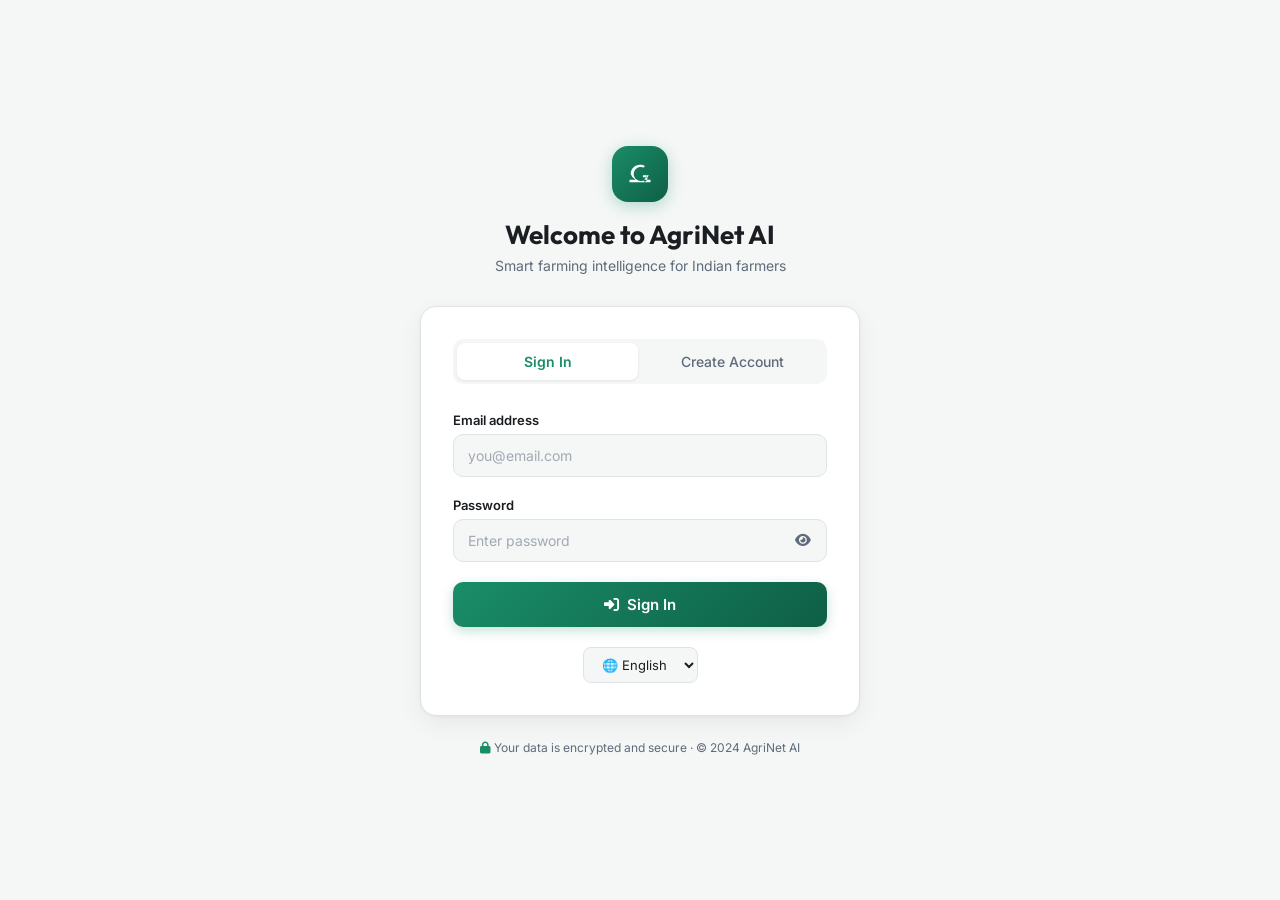
==== index.html @ 26b5b1f4 "Initial commit for AgriNet AI project" ====
<!DOCTYPE html>
<html lang="en">
<head>
  <meta charset="UTF-8">
  <meta name="viewport" content="width=device-width, initial-scale=1.0">
  <meta name="description" content="AgriNet AI — Smart crop recommendation, transport pooling, spoilage prediction and blockchain traceability for Indian farmers.">
  <title>AgriNet AI — Smart Farming Network</title>
  <link rel="preconnect" href="https://fonts.googleapis.com">
  <link rel="preconnect" href="https://fonts.gstatic.com" crossorigin>
  <link href="https://fonts.googleapis.com/css2?family=Inter:wght@400;500;600;700&family=Outfit:wght@500;600;700;800&display=swap" rel="stylesheet">
  <link rel="stylesheet" href="https://cdnjs.cloudflare.com/ajax/libs/font-awesome/6.4.0/css/all.min.css">
  <link rel="stylesheet" href="css/styles.css">
</head>
<body data-theme="light">

  <!-- Auth guard — redirects to login if no token -->
  <script>
    (function() {
      const token = localStorage.getItem('agrinet_token');
      if (!token) { window.location.href = '/login.html'; return; }
    })();
  </script>

  <div class="app">
    <!-- ============ TOP BAR ============ -->
    <header class="topbar" id="topbar">
      <div class="logo">
        <svg viewBox="0 0 24 24"><path d="M17.5 12c0 1.9-.7 3.6-1.8 5H21v2H3v-2h5.3A8.5 8.5 0 014 12c0-4.4 3.6-8 8-8 1.6 0 3 .4 4.3 1.2L15 6.5a6 6 0 100 11l1.3 1.3c1.3-.9 2.2-2.4 2.2-4.1h-4V13h5a8 8 0 01-2 2.7"/></svg>
      </div>
      <div>
        <div class="brand" data-i18n="app_title">AgriNet AI</div>
        <div class="tagline" data-i18n="app_tagline">Smart crop &amp; supply network</div>
      </div>

      <div class="nav-wrap">
        <nav class="nav" id="main-nav">
          <button class="navbtn active" data-tab="dashboard" data-i18n="nav_dashboard">Dashboard</button>
          <button class="navbtn" data-tab="crop" data-i18n="nav_crop">Crop AI</button>
          <button class="navbtn" data-tab="transport" data-i18n="nav_transport">Transport Pool</button>
          <button class="navbtn" data-tab="spoilage" data-i18n="nav_spoilage">Spoilage AI</button>
          <button class="navbtn" data-tab="blockchain" data-i18n="nav_blockchain">Blockchain</button>
          <button class="navbtn" data-tab="aimodels">🤖 AI Models</button>
          <button class="navbtn" data-tab="voice" data-i18n="nav_voice">Voice AI</button>
          <button class="navbtn" data-tab="techstack">⚡ Tech Stack</button>
        </nav>

        <div class="controls">
          <select class="select-lang" id="language-select" aria-label="Select language">
            <option value="en">🌐 English</option>
            <option value="hi">🇮🇳 हिंदी</option>
            <option value="mr">🇮🇳 मराठी</option>
          </select>
          <button class="theme-toggle" id="theme-btn" title="Toggle Theme" aria-label="Toggle dark mode">
            <i class="fa-solid fa-moon"></i>
          </button>
          <!-- User Profile -->
          <div class="user-menu" id="user-menu">
            <button class="user-avatar-btn" id="user-avatar-btn" onclick="toggleUserMenu()">
              <span id="user-initials">U</span>
            </button>
            <div class="user-dropdown" id="user-dropdown">
              <div class="user-dropdown-header">
                <div class="user-dropdown-name" id="dropdown-name">User</div>
                <div class="user-dropdown-email" id="dropdown-email">user@email.com</div>
              </div>
              <div class="user-dropdown-sep"></div>
              <button class="user-dropdown-item" onclick="logout()">
                <i class="fa-solid fa-right-from-bracket"></i> <span data-i18n="logout">Logout</span>
              </button>
            </div>
          </div>
        </div>
      </div>
    </header>

    <!-- ============ MAIN CONTENT ============ -->
    <main class="content">

      <!-- ===== SECTION: DASHBOARD ===== -->
      <section class="section active" id="s-dashboard">
        <div class="grid4">
          <div class="card kpi-card">
            <div class="kpi-icon" style="background:rgba(26,141,104,0.08);color:var(--color-primary);"><i class="fa-solid fa-arrow-trend-up"></i></div>
            <h3 data-i18n="demand_signal">Demand signal — Pune</h3>
            <div class="metric green">Tomato ↑</div>
            <span class="badge up">+34% next 30d</span>
          </div>
          <div class="card kpi-card">
            <div class="kpi-icon" style="background:rgba(59,130,246,0.08);color:var(--color-info);"><i class="fa-solid fa-users"></i></div>
            <h3 data-i18n="farmers_connected">Farmers connected</h3>
            <div class="metric" id="counter-farmers">2,847</div>
            <span class="badge info"><i class="fa-solid fa-user-plus"></i> +12 today</span>
          </div>
          <div class="card kpi-card">
            <div class="kpi-icon" style="background:rgba(26,141,104,0.08);color:var(--color-primary);"><i class="fa-solid fa-indian-rupee-sign"></i></div>
            <h3 data-i18n="profit_increase">Avg profit increase</h3>
            <div class="metric green">+62%</div>
            <span class="badge up">vs last season</span>
          </div>
          <div class="card kpi-card">
            <div class="kpi-icon" style="background:rgba(245,158,11,0.08);color:var(--color-warn);"><i class="fa-solid fa-shield-halved"></i></div>
            <h3 data-i18n="spoilage_prevented">Spoilage prevented</h3>
            <div class="metric">18.4 T</div>
            <span class="badge up">this month</span>
          </div>
        </div>

        <div class="grid2">
          <div class="card">
            <div class="section-title"><span data-i18n="forecast">Live demand forecast — next 30 days</span></div>
            <div class="bar-row"><div class="bar-label">Tomato</div><div class="bar-track"><div class="bar-fill" data-width="87" style="width:0%;background:var(--color-primary);"></div></div><div class="bar-val" style="color:var(--color-primary);">+87%</div></div>
            <div class="bar-row"><div class="bar-label">Onion</div><div class="bar-track"><div class="bar-fill" data-width="54" style="width:0%;background:var(--color-warn);"></div></div><div class="bar-val" style="color:var(--color-warn);">+54%</div></div>
            <div class="bar-row"><div class="bar-label">Potato</div><div class="bar-track"><div class="bar-fill" data-width="43" style="width:0%;background:#6E7B8B;"></div></div><div class="bar-val" style="color:#6E7B8B;">+43%</div></div>
            <div class="bar-row"><div class="bar-label">Wheat</div><div class="bar-track"><div class="bar-fill" data-width="18" style="width:0%;background:#6E7B8B;"></div></div><div class="bar-val" style="color:#6E7B8B;">+18%</div></div>
            <div class="bar-row"><div class="bar-label">Brinjal</div><div class="bar-track"><div class="bar-fill" data-width="31" style="width:0%;background:#6E7B8B;"></div></div><div class="bar-val" style="color:#6E7B8B;">+31%</div></div>
            <p class="footnote" data-i18n="forecast_sub">Sources: mandi price API · weather API · Diwali festival demand model</p>
          </div>
          <div class="card">
            <div class="section-title"><span data-i18n="supply_map">Supply balance map — Maharashtra</span></div>
            <p class="label" data-i18n="supply_sub">AI distributes crops across villages to prevent overproduction</p>
            <table class="crop-table" style="margin-top:16px;">
              <thead><tr><th>Village</th><th>AI Recommendation</th><th>Status</th></tr></thead>
              <tbody>
                <tr><td>Nashik A</td><td>Onion</td><td><span class="badge up">Assigned</span></td></tr>
                <tr><td>Nashik B</td><td>Tomato</td><td><span class="badge up">Assigned</span></td></tr>
                <tr><td>Ahmednagar</td><td>Potato</td><td><span class="badge info">Pending</span></td></tr>
                <tr><td>Solapur</td><td>Wheat</td><td><span class="badge up">Assigned</span></td></tr>
                <tr><td>Satara</td><td>Brinjal</td><td><span class="badge warn">Review</span></td></tr>
              </tbody>
            </table>
          </div>
        </div>
      </section>

      <!-- ===== SECTION: CROP AI ===== -->
      <section class="section" id="s-crop">
        <div class="grid2">
          <div class="card">
            <div class="section-title" data-i18n="crop_ai_title">Crop recommendation AI</div>
            <p class="label" data-i18n="farmer_profile" style="margin-bottom:16px;">Farmer profile</p>
            <div class="form-grid">
              <div>
                <label class="label" data-i18n="soil_type">Soil type</label>
                <select class="input-field" id="soil" required>
                  <option value="" disabled selected>Select Soil…</option>
                  <option value="black">Black cotton</option>
                  <option value="red">Red laterite</option>
                  <option value="alluvial">Alluvial</option>
                </select>
              </div>
              <div>
                <label class="label" data-i18n="water_avail">Water availability</label>
                <select class="input-field" id="water" required>
                  <option value="" disabled selected>Select Water Level…</option>
                  <option value="low">Low (rainfed)</option>
                  <option value="medium">Medium (borewell)</option>
                  <option value="high">High (canal)</option>
                </select>
              </div>
              <div>
                <label class="label" data-i18n="land_acres">Land (acres)</label>
                <select class="input-field" id="land" required>
                  <option value="" disabled selected>Select Area…</option>
                  <option value="small">1–2</option>
                  <option value="medium">2–5</option>
                  <option value="large">5+</option>
                </select>
              </div>
            </div>
            <button class="run-btn" id="run-btn" onclick="runCropAI()">
              <i class="fa-solid fa-microchip"></i> <span data-i18n="run_ai_btn">Run AI recommendation</span>
            </button>
            <div id="crop-result" style="display:none;">
              <div class="result-header">
                <span class="result-label">Top AI Match</span>
                <span class="result-crop" id="rec-crop"></span>
              </div>
              <p class="result-reason" id="rec-reason"></p>
            </div>
          </div>
          <div class="card">
            <div class="section-title">Ranked crop analysis</div>
            <table class="crop-table">
              <thead><tr><th>Crop</th><th>Score</th><th>Fit</th><th>Est. Profit/ac</th><th></th></tr></thead>
              <tbody id="crop-table-body">
                <tr><td colspan="5" style="text-align:center;color:var(--color-text-sec);padding:40px;">
                  Run the AI to see ranked results
                </td></tr>
              </tbody>
            </table>
          </div>
        </div>
      </section>

      <!-- ===== SECTION: TRANSPORT POOL ===== -->
      <section class="section" id="s-transport">
        <div class="grid2">
          <div class="card">
            <div class="section-title"><span data-i18n="pool_title">Farmers in your pool area</span></div>
            <p class="label" style="margin-bottom:16px;" data-i18n="pool_sub">Click farmers to add to transport pool</p>
            <div class="farmer-list" id="farmer-list">
              <div class="farmer-card" onclick="selectFarmer(this)">
                <div class="farmer-avatar" style="background:linear-gradient(135deg,#E8A838,#C47F17);">RP</div>
                <div class="farmer-name">Raju Patil</div>
                <div class="farmer-loc"><i class="fa-solid fa-location-dot"></i> Nashik, 3.2 km</div>
                <div class="farmer-crop"><i class="fa-solid fa-leaf"></i> Tomato · 2 acres</div>
              </div>
              <div class="farmer-card" onclick="selectFarmer(this)">
                <div class="farmer-avatar" style="background:linear-gradient(135deg,#7C6BB1,#5A4D8A);">SD</div>
                <div class="farmer-name">Sunita Dange</div>
                <div class="farmer-loc"><i class="fa-solid fa-location-dot"></i> Nashik, 4.1 km</div>
                <div class="farmer-crop"><i class="fa-solid fa-leaf"></i> Onion · 1.5 acres</div>
              </div>
              <div class="farmer-card" onclick="selectFarmer(this)">
                <div class="farmer-avatar" style="background:linear-gradient(135deg,#1A8D68,#0E5F46);">MY</div>
                <div class="farmer-name">Mohan Yadav</div>
                <div class="farmer-loc"><i class="fa-solid fa-location-dot"></i> Nashik, 5.8 km</div>
                <div class="farmer-crop"><i class="fa-solid fa-leaf"></i> Tomato · 3 acres</div>
              </div>
              <div class="farmer-card" onclick="selectFarmer(this)">
                <div class="farmer-avatar" style="background:linear-gradient(135deg,#C14646,#993636);">LB</div>
                <div class="farmer-name">Lakshmi Bai</div>
                <div class="farmer-loc"><i class="fa-solid fa-location-dot"></i> Nashik, 6.4 km</div>
                <div class="farmer-crop"><i class="fa-solid fa-leaf"></i> Brinjal · 1 acre</div>
              </div>
            </div>
            <div class="selected-count" id="selected-count">0 farmers selected</div>
            <button class="run-btn" id="pool-btn" onclick="calcPool()" style="width:100%;justify-content:center;">
              <i class="fa-solid fa-truck-ramp-box"></i> <span data-i18n="calc_pool_btn">Calculate shared transport</span>
            </button>
          </div>
          <div class="card">
            <div class="section-title">Transport cost comparison</div>
            <div class="bar-row"><div class="bar-label">Individual</div><div class="bar-track"><div class="bar-fill" style="width:100%;background:var(--color-down);"></div></div><div class="bar-val" style="color:var(--color-down);">₹4,200</div></div>
            <div class="bar-row"><div class="bar-label">Pool Rate</div><div class="bar-track"><div class="bar-fill" style="width:0%;background:var(--color-primary);" id="pool-bar"></div></div><div class="bar-val" style="color:var(--color-primary);" id="pool-val">—</div></div>
            <div class="pool-savings-box" id="pool-note">
              <i class="fa-solid fa-circle-info"></i> Select farmers above to compute pooled cost
            </div>
            <div class="pool-map">
              <div class="pin" style="top:40%;left:45%"><div class="pin-dot pin-pulse" style="background:var(--color-primary);"></div><div class="pin-label"><i class="fa-solid fa-store"></i> Mandi</div></div>
              <div class="pin" style="top:20%;left:25%"><div class="pin-dot" style="background:var(--color-warn);"></div><div class="pin-label">Raju</div></div>
              <div class="pin" style="top:60%;left:20%"><div class="pin-dot" style="background:var(--color-warn);"></div><div class="pin-label">Sunita</div></div>
              <div class="pin" style="top:15%;left:65%"><div class="pin-dot" style="background:var(--color-warn);"></div><div class="pin-label">Mohan</div></div>
              <div class="pin" style="top:70%;left:70%"><div class="pin-dot" style="background:var(--color-warn);"></div><div class="pin-label">Lakshmi</div></div>
            </div>
          </div>
        </div>
      </section>

      <!-- ===== SECTION: SPOILAGE AI ===== -->
      <section class="section" id="s-spoilage">
        <div class="grid2">
          <div class="card">
            <div class="section-title"><span data-i18n="spoilage_title">Spoilage risk prediction</span></div>
            <p class="label" style="margin-bottom:16px;" data-i18n="spoilage_sub">Current shipments en route — AI monitors temperature &amp; humidity</p>
            <div class="spoilage-item"><div class="spoilage-crop">Tomato<br><span class="spoilage-meta">2.4 T · 6h transit</span></div><div class="risk-bar"><div class="risk-fill risk-high" style="width:78%;"></div></div><div class="risk-val risk-text-high">78%</div><span class="badge down">Reroute</span></div>
            <div class="spoilage-item"><div class="spoilage-crop">Onion<br><span class="spoilage-meta">1.8 T · 4h transit</span></div><div class="risk-bar"><div class="risk-fill risk-med" style="width:42%;"></div></div><div class="risk-val risk-text-med">42%</div><span class="badge warn">Monitor</span></div>
            <div class="spoilage-item"><div class="spoilage-crop">Potato<br><span class="spoilage-meta">3.1 T · 2h transit</span></div><div class="risk-bar"><div class="risk-fill risk-low" style="width:12%;"></div></div><div class="risk-val risk-text-low">12%</div><span class="badge up">OK</span></div>
            <div class="spoilage-item"><div class="spoilage-crop">Brinjal<br><span class="spoilage-meta">0.9 T · 8h transit</span></div><div class="risk-bar"><div class="risk-fill risk-high" style="width:91%;"></div></div><div class="risk-val risk-text-high">91%</div><span class="badge down">Urgent</span></div>
          </div>
          <div class="card">
            <div class="section-title"><span data-i18n="spoilage_intervention">AI intervention — brinjal shipment</span></div>
            <div class="alert-box alert-danger">
              <div class="alert-icon"><i class="fa-solid fa-triangle-exclamation"></i></div>
              <div><div class="alert-title" data-i18n="spoilage_alert_title">High spoilage risk detected</div><div class="alert-desc">Brinjal · 0.9T · 8h to Pune central mandi<br>Temperature: 34°C · Humidity: 72%</div></div>
            </div>
            <p class="label" style="margin-top:20px;margin-bottom:12px;" data-i18n="spoilage_suggestions">AI suggestions</p>
            <div class="step-card"><div class="step-num">1</div><div class="step-info"><h4 data-i18n="spoilage_s1_title">Reroute to Pimpri-Chinchwad mandi</h4><p>2.1h closer · saves ₹1,200 loss risk</p></div></div>
            <div class="step-card"><div class="step-num">2</div><div class="step-info"><h4 data-i18n="spoilage_s2_title">Alert nearby buyer: Raj Wholesale</h4><p>Will buy at ₹18/kg within 3h</p></div></div>
            <div class="step-card"><div class="step-num">3</div><div class="step-info"><h4 data-i18n="spoilage_s3_title">Cold storage option nearby</h4><p>Nashik cold store · 4 km · ₹80/day</p></div></div>
          </div>
        </div>
      </section>

      <!-- ===== SECTION: BLOCKCHAIN ===== -->
      <section class="section" id="s-blockchain">
        <div class="grid2">
          <div class="card">
            <div class="section-title"><span data-i18n="bc_trace">Supply chain — blockchain trace</span></div>
            <p class="label" style="margin-bottom:20px;" data-i18n="bc_shipment">Shipment #TN-2024-8821 · Tomato · Nashik → Pune</p>
            <div class="timeline">
              <div class="timeline-item"><div class="timeline-dot done"></div><div class="timeline-content"><h4>Farm recorded <span class="verified-badge"><i class="fa-solid fa-circle-check"></i> Verified</span></h4><p>Raju Patil · Nashik · 2024-11-01 06:12</p><code>Hash: 0xa3f9…c142</code></div></div>
              <div class="timeline-item"><div class="timeline-dot done"></div><div class="timeline-content"><h4>Weighed &amp; graded <span class="verified-badge"><i class="fa-solid fa-circle-check"></i> Verified</span></h4><p>2.4T · Grade A · 2024-11-01 08:30</p><code>Hash: 0xb72d…f381</code></div></div>
              <div class="timeline-item"><div class="timeline-dot done"></div><div class="timeline-content"><h4>Transport dispatched <span class="verified-badge"><i class="fa-solid fa-circle-check"></i> Verified</span></h4><p>Truck MH-15-AB-4421 · 2024-11-01 09:00</p><code>Hash: 0xc91e…2a07</code></div></div>
              <div class="timeline-item"><div class="timeline-dot done"></div><div class="timeline-content"><h4>Arrived at mandi <span class="verified-badge"><i class="fa-solid fa-circle-check"></i> Verified</span></h4><p>Pune APMC · ₹22/kg · 2024-11-01 14:45</p><code>Hash: 0xd44a…9b53</code></div></div>
            </div>
          </div>
          <div class="card">
            <div class="section-title"><span data-i18n="bc_fraud">Fraud prevention alerts</span></div>
            <div class="alert-box alert-success" style="margin-bottom:16px;">
              <div class="alert-icon"><i class="fa-solid fa-circle-check"></i></div>
              <div><div class="alert-title">No anomalies detected</div><div class="alert-desc">Shipment #TN-2024-8821 is fully verified</div></div>
            </div>
            <p class="label" style="margin-bottom:12px;">Recent fraud flags (other shipments)</p>
            <div class="step-card" style="border-color:rgba(214,69,69,0.2);"><div class="step-num" style="background:rgba(214,69,69,0.08);color:var(--color-down);">!</div><div class="step-info"><h4>Weight mismatch — Shipment #ON-8810</h4><p>Declared 1.8T · Arrived 1.4T · Flagged</p></div></div>
            <div class="step-card" style="border-color:rgba(245,158,11,0.2);"><div class="step-num" style="background:rgba(245,158,11,0.08);color:var(--color-warn);">?</div><div class="step-info"><h4>Price below mandi rate — #PT-8794</h4><p>Sold ₹6/kg vs mandi avg ₹11/kg · Alert sent</p></div></div>
            <div class="info-well"><i class="fa-solid fa-lock"></i> Immutable records prevent middlemen from manipulating prices or weights</div>
          </div>
        </div>
      </section>

      <!-- ===== SECTION: AI MODELS ===== -->
      <section class="section" id="s-aimodels">
        <div class="ml-status-bar" id="ml-status-bar">
          <span id="ml-status-dot" class="ml-dot checking"></span>
          <span id="ml-status-text">Checking ML service…</span>
          <span class="ml-model-badge"><i class="fa-solid fa-microchip"></i> FastAPI · port 8000</span>
        </div>

        <div class="grid2" style="margin-bottom:20px;">
          <!-- Demand Forecast Chart -->
          <div class="card">
            <div class="section-title"><i class="fa-solid fa-chart-line" style="color:var(--color-primary);margin-right:8px;"></i>Demand Forecast — Time Series</div>
            <p class="label" style="margin-bottom:14px;">ARIMA-style model · Agmarknet + Weather + Festival signals</p>
            <canvas id="demand-canvas" width="460" height="180" style="width:100%;border-radius:8px;"></canvas>
            <div id="forecast-legend" class="forecast-legend"></div>
          </div>

          <!-- Crop Recommendation ML -->
          <div class="card">
            <div class="section-title"><i class="fa-solid fa-tree" style="color:var(--color-primary);margin-right:8px;"></i>Random Forest — Crop Recommendation</div>
            <p class="label" style="margin-bottom:14px;">sklearn · 100 estimators · Feature importance analysis</p>
            <div class="form-grid">
              <div>
                <label class="label">Soil type</label>
                <select class="input-field" id="ml-soil">
                  <option value="">Select soil…</option>
                  <option value="black">Black cotton</option>
                  <option value="red">Red laterite</option>
                  <option value="alluvial">Alluvial</option>
                  <option value="sandy">Sandy</option>
                  <option value="clay">Clay</option>
                </select>
              </div>
              <div>
                <label class="label">Water level</label>
                <select class="input-field" id="ml-water">
                  <option value="">Select…</option>
                  <option value="low">Low (rainfed)</option>
                  <option value="medium">Medium (borewell)</option>
                  <option value="high">High (canal)</option>
                </select>
              </div>
              <div>
                <label class="label">Land size</label>
                <select class="input-field" id="ml-land">
                  <option value="">Select…</option>
                  <option value="small">1–2 acres</option>
                  <option value="medium">2–5 acres</option>
                  <option value="large">5+ acres</option>
                </select>
              </div>
            </div>
            <button class="run-btn" id="ml-run-btn" onclick="runMLCrop()" style="width:100%;justify-content:center;">
              <i class="fa-solid fa-flask"></i> Run ML Model
            </button>
            <div id="ml-crop-results" style="display:none;margin-top:16px;"></div>
            <!-- Feature Importance -->
            <div id="ml-feature-box" style="display:none;margin-top:14px;">
              <div class="label" style="margin-bottom:8px;">Feature importance (RF)</div>
              <div id="ml-fi-bars"></div>
            </div>
          </div>
        </div>

        <!-- Supply Balancer -->
        <div class="card">
          <div style="display:flex;align-items:center;justify-content:space-between;margin-bottom:6px;">
            <div class="section-title" style="margin-bottom:0;"><i class="fa-solid fa-scale-balanced" style="color:var(--color-primary);margin-right:8px;"></i>AI Supply Balancer — Core Innovation</div>
            <button class="run-btn" id="sb-btn" onclick="runSupplyBalancer()" style="padding:8px 18px;font-size:13px;">
              <i class="fa-solid fa-rotate"></i> Run Balancer
            </button>
          </div>
          <p class="label" style="margin-bottom:16px;">Prevents overproduction by distributing optimal crops across villages · Entropy-based balance score</p>
          <div id="sb-results">
            <div style="text-align:center;color:var(--color-text-sec);padding:32px;font-size:13px;">
              <i class="fa-solid fa-scale-balanced" style="font-size:24px;margin-bottom:10px;display:block;opacity:0.4;"></i>
              Click "Run Balancer" to see AI regional crop distribution
            </div>
          </div>
          <div id="sb-score-box" style="display:none;margin-top:14px;" class="info-well">
            <i class="fa-solid fa-circle-check" style="color:var(--color-primary);"></i>
            <span id="sb-score-text"></span>
          </div>
        </div>

        <!-- Mandi Price Feed -->
        <div class="card" style="margin-top:20px;">
          <div style="display:flex;align-items:center;justify-content:space-between;margin-bottom:14px;">
            <div class="section-title" style="margin-bottom:0;"><i class="fa-solid fa-satellite-dish" style="color:var(--color-primary);margin-right:8px;"></i>Live Mandi Price Feed</div>
            <button class="run-btn" onclick="loadMandiPrices()" style="padding:8px 18px;font-size:13px;">
              <i class="fa-solid fa-sync"></i> Refresh
            </button>
          </div>
          <div id="mandi-grid" class="grid4" style="margin-bottom:0;">
            <div style="text-align:center;padding:24px;color:var(--color-text-sec);font-size:13px;grid-column:1/-1;">
              Click Refresh to load live mandi prices
            </div>
          </div>
          <div id="mandi-weather" style="display:none;margin-top:14px;" class="info-well">
            <i class="fa-solid fa-cloud-sun"></i> <span id="mandi-weather-text"></span>
          </div>
        </div>
      </section>

      <!-- ===== SECTION: VOICE AI ===== -->
      <section class="section" id="s-voice">
        <div class="grid2">
          <div class="card">
            <div class="section-title"><span data-i18n="voice_title">Voice AI — rural farmer interface</span></div>
            <p class="label" style="margin-bottom:16px;" data-i18n="voice_sub">Farmer asks in Hindi/Marathi — AI responds in local language</p>
            <div class="chat-container" id="chat-container">
              <div class="chat-msg user"><div class="avatar farmer">RF</div><div class="bubble">Kal kya bechna chahiye? Mere paas tamatar aur pyaaz dono hai.</div></div>
              <div class="chat-msg bot"><div class="avatar ai"><i class="fa-solid fa-robot"></i></div><div class="bubble">Kal tamatar becho — Pune mandi mein demand zyada hai. Bhav ₹22–₹25/kg milega. Pyaaz 5 din baad behtar rahega.</div></div>
              <div class="chat-msg user"><div class="avatar farmer">RF</div><div class="bubble">Transport ka kharcha kitna hoga?</div></div>
              <div class="chat-msg bot"><div class="avatar ai"><i class="fa-solid fa-robot"></i></div><div class="bubble">Pool mein 3 aur kisaan hain aapke gaon se. Milke truck loge to sirf ₹950 lagega, akele ₹3,800 lagta. AgriNet pool se judna hai?</div></div>
            </div>
            <div class="chat-input-area">
              <input type="text" class="chat-input" id="chat-input" placeholder="Type your question in any language…" data-i18n-placeholder="chat_placeholder">
              <button class="chat-send-btn" id="chat-send-btn" onclick="sendChat()"><i class="fa-solid fa-paper-plane"></i></button>
              <button class="chat-mic-btn" id="mic-btn" onclick="toggleMic()"><i class="fa-solid fa-microphone"></i></button>
            </div>
          </div>
          <div class="card">
            <div class="section-title"><span data-i18n="impact_title">Impact — before vs after AgriNet</span></div>
            <div class="profit-compare">
              <div class="compare-box before"><div class="compare-label"><i class="fa-solid fa-arrow-down"></i> Before AgriNet</div><div class="compare-val">₹28K</div><div class="compare-desc">avg per acre/season</div></div>
              <div class="compare-box after"><div class="compare-label"><i class="fa-solid fa-arrow-up"></i> With AgriNet</div><div class="compare-val">₹61K</div><div class="compare-desc">avg per acre/season</div></div>
            </div>
            <div style="margin-top:24px;">
              <div class="bar-row"><div class="bar-label" style="width:120px;">Spoilage loss</div><div class="bar-track"><div class="bar-fill" data-width="25" style="width:0%;background:var(--color-primary);"></div></div><div class="bar-val" style="color:var(--color-primary);">−75%</div></div>
              <div class="bar-row"><div class="bar-label" style="width:120px;">Transport cost</div><div class="bar-track"><div class="bar-fill" data-width="40" style="width:0%;background:var(--color-primary);"></div></div><div class="bar-val" style="color:var(--color-primary);">−60%</div></div>
              <div class="bar-row"><div class="bar-label" style="width:120px;">Middlemen cuts</div><div class="bar-track"><div class="bar-fill" data-width="30" style="width:0%;background:var(--color-primary);"></div></div><div class="bar-val" style="color:var(--color-primary);">−70%</div></div>
              <div class="bar-row"><div class="bar-label" style="width:120px;">Market access</div><div class="bar-track"><div class="bar-fill" data-width="90" style="width:0%;background:var(--color-primary);"></div></div><div class="bar-val" style="color:var(--color-primary);">+3×</div></div>
            </div>
          </div>
        </div>
      </section>

      <!-- ===== SECTION: TECH STACK ===== -->
      <section class="section" id="s-techstack">
        <div class="ts-hero">
          <div class="ts-hero-badge"><i class="fa-solid fa-layer-group"></i> Full Stack Architecture</div>
          <h1 class="ts-hero-title">AgriNet AI — Technology Stack</h1>
          <p class="ts-hero-sub">End-to-end platform connecting Indian farmers with AI-powered crop intelligence, market data, and supply chain transparency.</p>
        </div>

        <!-- Architecture Diagram -->
        <div class="arch-diagram card" style="margin-bottom:20px;overflow:hidden;">
          <div class="section-title" style="margin-bottom:20px;"><i class="fa-solid fa-diagram-project" style="color:var(--color-primary);margin-right:8px;"></i>System Architecture</div>
          <div class="arch-flow">
            <!-- Mobile -->
            <div class="arch-node arch-mobile">
              <div class="arch-node-icon">📱</div>
              <div class="arch-node-title">Flutter Mobile</div>
              <div class="arch-node-sub">Android · iOS</div>
              <div class="arch-tags"><span class="arch-tag">Dart</span><span class="arch-tag">Voice AI</span></div>
            </div>
            <div class="arch-arrow">→</div>
            <!-- Flask -->
            <div class="arch-node arch-flask">
              <div class="arch-node-icon">🐍</div>
              <div class="arch-node-title">Flask API</div>
              <div class="arch-node-sub">Port 5000</div>
              <div class="arch-tags"><span class="arch-tag">JWT Auth</span><span class="arch-tag">SQLite</span></div>
            </div>
            <div class="arch-arrow">→</div>
            <!-- FastAPI ML -->
            <div class="arch-node arch-fastapi">
              <div class="arch-node-icon">⚡</div>
              <div class="arch-node-title">FastAPI ML</div>
              <div class="arch-node-sub">Port 8000</div>
              <div class="arch-tags"><span class="arch-tag">sklearn</span><span class="arch-tag">numpy</span></div>
            </div>
            <div class="arch-arrow">→</div>
            <!-- AI Models -->
            <div class="arch-node arch-ml">
              <div class="arch-node-icon">🤖</div>
              <div class="arch-node-title">AI / ML Models</div>
              <div class="arch-node-sub">3 models</div>
              <div class="arch-tags"><span class="arch-tag">Random Forest</span><span class="arch-tag">Time Series</span></div>
            </div>
          </div>
          <!-- Data sources row -->
          <div class="arch-datasources">
            <div class="arch-ds-title">Data Integration Layer</div>
            <div class="arch-ds-row">
              <div class="ds-item"><i class="fa-solid fa-cloud-sun"></i><span>Weather API</span></div>
              <div class="ds-item"><i class="fa-solid fa-store"></i><span>Mandi Prices</span></div>
              <div class="ds-item"><i class="fa-solid fa-mountain"></i><span>Soil Data</span></div>
              <div class="ds-item"><i class="fa-solid fa-link"></i><span>Blockchain</span></div>
              <div class="ds-item"><i class="fa-solid fa-calendar"></i><span>Festival Calendar</span></div>
            </div>
          </div>
        </div>

        <!-- Tech Stack Grid -->
        <div class="ts-grid">
          <div class="ts-card ts-mobile">
            <div class="ts-card-header">
              <span class="ts-layer-badge" style="background:rgba(84,197,248,0.15);color:#54C5F8;">📱 Frontend</span>
            </div>
            <div class="ts-card-icon">🦋</div>
            <h3 class="ts-card-title">Flutter</h3>
            <p class="ts-card-desc">Cross-platform mobile app for Android/iOS. Lightweight UI designed for rural farmers with minimal data literacy. Supports Hindi, Marathi, and English.</p>
            <div class="ts-features">
              <div class="ts-feat"><i class="fa-solid fa-check"></i> Voice AI interface</div>
              <div class="ts-feat"><i class="fa-solid fa-check"></i> Offline-capable UI</div>
              <div class="ts-feat"><i class="fa-solid fa-check"></i> Real-time ML results</div>
            </div>
          </div>

          <div class="ts-card ts-backend">
            <div class="ts-card-header">
              <span class="ts-layer-badge" style="background:rgba(250,204,21,0.15);color:#FBBF24;">⚙️ Backend</span>
            </div>
            <div class="ts-card-icon">🐍</div>
            <h3 class="ts-card-title">Python + FastAPI</h3>
            <p class="ts-card-desc">High-performance FastAPI ML microservice (port 8000) + Flask REST API (port 5000). JWT authentication, rate limiting, SQLite persistence.</p>
            <div class="ts-features">
              <div class="ts-feat"><i class="fa-solid fa-check"></i> Auto-generated API docs</div>
              <div class="ts-feat"><i class="fa-solid fa-check"></i> Pydantic validation</div>
              <div class="ts-feat"><i class="fa-solid fa-check"></i> Async request handling</div>
            </div>
          </div>

          <div class="ts-card ts-ai">
            <div class="ts-card-header">
              <span class="ts-layer-badge" style="background:rgba(167,139,250,0.15);color:#A78BFA;">🤖 AI / ML</span>
            </div>
            <div class="ts-card-icon">🧬</div>
            <h3 class="ts-card-title">sklearn + numpy</h3>
            <p class="ts-card-desc">Three production-ready ML models: Random Forest for crop recommendation, ARIMA-style time series for demand forecasting, and the AI Supply Balancer.</p>
            <div class="ts-features">
              <div class="ts-feat"><i class="fa-solid fa-check"></i> Random Forest (100 trees)</div>
              <div class="ts-feat"><i class="fa-solid fa-check"></i> Time series forecasting</div>
              <div class="ts-feat"><i class="fa-solid fa-check"></i> Entropy supply balancer</div>
            </div>
          </div>

          <div class="ts-card ts-blockchain">
            <div class="ts-card-header">
              <span class="ts-layer-badge" style="background:rgba(251,146,60,0.15);color:#FB923C;">🔗 Blockchain</span>
            </div>
            <div class="ts-card-icon">⛓️</div>
            <h3 class="ts-card-title">Supply Chain Trace</h3>
            <p class="ts-card-desc">Immutable record-keeping for farm-to-market shipments. Smart contract simulation for transparency, fraud prevention, and price verification.</p>
            <div class="ts-features">
              <div class="ts-feat"><i class="fa-solid fa-check"></i> Hash-verified steps</div>
              <div class="ts-feat"><i class="fa-solid fa-check"></i> Weight mismatch alerts</div>
              <div class="ts-feat"><i class="fa-solid fa-check"></i> Price anomaly detection</div>
            </div>
          </div>

          <div class="ts-card ts-voice">
            <div class="ts-card-header">
              <span class="ts-layer-badge" style="background:rgba(52,211,153,0.15);color:#34D399;">🎤 Voice AI</span>
            </div>
            <div class="ts-card-icon">🗣️</div>
            <h3 class="ts-card-title">Multilingual NLP</h3>
            <p class="ts-card-desc">Speech-to-text system supporting Hindi, Marathi, and English. Enables farmers with limited digital literacy to access AI recommendations via voice.</p>
            <div class="ts-features">
              <div class="ts-feat"><i class="fa-solid fa-check"></i> Hindi / Marathi / English</div>
              <div class="ts-feat"><i class="fa-solid fa-check"></i> Web Speech API</div>
              <div class="ts-feat"><i class="fa-solid fa-check"></i> Contextual responses</div>
            </div>
          </div>

          <div class="ts-card ts-data">
            <div class="ts-card-header">
              <span class="ts-layer-badge" style="background:rgba(239,68,68,0.15);color:#EF4444;">📡 Data Layer</span>
            </div>
            <div class="ts-card-icon">🌐</div>
            <h3 class="ts-card-title">Data Integration</h3>
            <p class="ts-card-desc">Real-time feeds from Weather APIs, Agmarknet Mandi prices, soil databases, and festival calendar signals power the ML prediction pipeline.</p>
            <div class="ts-features">
              <div class="ts-feat"><i class="fa-solid fa-check"></i> IMD Weather feed</div>
              <div class="ts-feat"><i class="fa-solid fa-check"></i> Agmarknet mandi prices</div>
              <div class="ts-feat"><i class="fa-solid fa-check"></i> Festival demand signals</div>
            </div>
          </div>
        </div>

        <!-- Mobile App Link -->
        <div class="ts-mobile-cta">
          <div class="ts-cta-icon">📱</div>
          <div>
            <div class="ts-cta-title">Try the Mobile App UI</div>
            <div class="ts-cta-sub">Interactive Flutter-style mobile interface — Dashboard, Crop AI, Voice AI, Blockchain</div>
          </div>
          <a href="/mobile" target="_blank" class="run-btn" style="text-decoration:none;margin-left:auto;white-space:nowrap;">
            <i class="fa-solid fa-mobile-screen"></i> Open Mobile UI
          </a>
        </div>
      </section>
    </main>

    <footer class="app-footer">
      <span>© 2024 AgriNet AI · Built for Indian farmers 🇮🇳</span>
      <div style="display:flex;gap:8px;align-items:center;flex-wrap:wrap;">
        <span class="footer-badge"><i class="fa-brands fa-flutter"></i> Flutter</span>
        <span class="footer-badge"><i class="fa-solid fa-bolt"></i> FastAPI</span>
        <span class="footer-badge"><i class="fa-solid fa-robot"></i> sklearn</span>
        <span class="footer-badge"><i class="fa-solid fa-link"></i> Blockchain</span>
        <span class="footer-badge"><i class="fa-solid fa-microphone"></i> Voice AI</span>
      </div>
    </footer>
  </div>

  <div id="toast-container"></div>

  <script src="api/translations.js"></script>
  <script src="api/processor.js"></script>
  <script src="js/app.js"></script>
</body>
</html>
---- css/styles.css ----
/* ===== AgriNet AI — Professional Design System ===== */

:root {
  --font-sans: 'Inter', -apple-system, BlinkMacSystemFont, sans-serif;
  --font-display: 'Outfit', sans-serif;
  --color-primary: #1A8D68;
  --color-primary-hover: #0E5F46;
  --color-primary-light: #E8F5F0;
  --color-primary-glow: rgba(26, 141, 104, 0.25);
  --color-bg: #F5F7F6;
  --color-card: #FFFFFF;
  --color-text: #1A1D21;
  --color-text-sec: #5F6B7A;
  --color-border: #DFE3E8;
  --color-up: #1A8D68;
  --color-down: #C14646;
  --color-warn: #C47F17;
  --color-info: #2563EB;
  --shadow-sm: 0 1px 2px rgba(0,0,0,0.04);
  --shadow-md: 0 2px 8px rgba(0,0,0,0.06);
  --shadow-lg: 0 4px 16px rgba(0,0,0,0.08);
  --radius-sm: 8px;
  --radius-md: 12px;
  --radius-lg: 14px;
}

[data-theme="dark"] {
  --color-bg: #0E1117;
  --color-card: #181D27;
  --color-text: #E8ECF1;
  --color-text-sec: #8B95A5;
  --color-border: #262D3A;
  --color-primary-light: #112A22;
  --shadow-sm: 0 1px 2px rgba(0,0,0,0.2);
  --shadow-md: 0 2px 8px rgba(0,0,0,0.3);
  --shadow-lg: 0 4px 16px rgba(0,0,0,0.4);
}

*, *::before, *::after { box-sizing: border-box; margin: 0; padding: 0; }
html { scroll-behavior: smooth; }
body {
  font-family: var(--font-sans); background: var(--color-bg); color: var(--color-text);
  transition: background 0.3s ease, color 0.3s ease;
  line-height: 1.55; -webkit-font-smoothing: antialiased;
}
h1,h2,h3,h4,.brand,.metric,.compare-val { font-family: var(--font-display); }

/* Layout */
.app { min-height: 100vh; display: flex; flex-direction: column; }

/* Top bar */
.topbar {
  background: var(--color-card); border-bottom: 1px solid var(--color-border);
  padding: 12px 28px; display: flex; align-items: center; gap: 14px;
  position: sticky; top: 0; z-index: 100; box-shadow: var(--shadow-sm);
}
[data-theme="dark"] .topbar { background: rgba(24,29,39,0.92); backdrop-filter: blur(12px); }

.logo {
  width: 38px; height: 38px; background: linear-gradient(135deg,#1A8D68,#0E5F46);
  border-radius: 10px; display: flex; align-items: center; justify-content: center;
}
.logo svg { width: 20px; height: 20px; fill: white; }
.brand { font-size: 18px; font-weight: 700; color: var(--color-text); letter-spacing: -0.3px; }
.tagline { font-size: 12px; color: var(--color-text-sec); }

.nav-wrap { margin-left: auto; display: flex; align-items: center; gap: 14px; }
.nav {
  display: flex; gap: 2px; background: var(--color-bg); padding: 3px;
  border-radius: var(--radius-sm); border: 1px solid var(--color-border);
}
.navbtn {
  padding: 7px 12px; border: none; border-radius: 6px; background: transparent;
  font-size: 13px; font-weight: 500; color: var(--color-text-sec);
  cursor: pointer; transition: all 0.15s; font-family: var(--font-sans); white-space: nowrap;
}
.navbtn.active { background: var(--color-card); color: var(--color-primary); box-shadow: var(--shadow-sm); font-weight: 600; }
.navbtn:hover:not(.active) { color: var(--color-text); }

.controls { display: flex; align-items: center; gap: 8px; border-left: 1px solid var(--color-border); padding-left: 14px; }
.select-lang {
  padding: 7px 10px; border-radius: 6px; background: var(--color-bg);
  border: 1px solid var(--color-border); color: var(--color-text);
  font-family: var(--font-sans); font-size: 12px; outline: none; cursor: pointer;
}
.theme-toggle {
  background: var(--color-bg); border: 1px solid var(--color-border); color: var(--color-text);
  width: 34px; height: 34px; border-radius: 6px; cursor: pointer;
  display: flex; align-items: center; justify-content: center; transition: all 0.2s; font-size: 14px;
}
.theme-toggle:hover { background: var(--color-primary); color: white; border-color: var(--color-primary); }

/* User Menu */
.user-menu { position: relative; }
.user-avatar-btn {
  width: 34px; height: 34px; border-radius: 50%; border: 2px solid var(--color-border);
  background: var(--color-primary); color: white; font-size: 12px; font-weight: 700;
  cursor: pointer; display: flex; align-items: center; justify-content: center;
  transition: border-color 0.2s;
}
.user-avatar-btn:hover { border-color: var(--color-primary); }
.user-dropdown {
  position: absolute; top: calc(100% + 8px); right: 0; width: 220px;
  background: var(--color-card); border: 1px solid var(--color-border);
  border-radius: var(--radius-md); box-shadow: var(--shadow-lg);
  display: none; z-index: 200; overflow: hidden;
}
.user-dropdown.show { display: block; animation: dropIn 0.2s ease; }
@keyframes dropIn { from { opacity: 0; transform: translateY(-8px); } to { opacity: 1; transform: translateY(0); } }
.user-dropdown-header { padding: 14px 16px; }
.user-dropdown-name { font-size: 14px; font-weight: 600; color: var(--color-text); }
.user-dropdown-email { font-size: 12px; color: var(--color-text-sec); margin-top: 2px; }
.user-dropdown-sep { height: 1px; background: var(--color-border); }
.user-dropdown-item {
  width: 100%; padding: 12px 16px; border: none; background: none;
  font-family: var(--font-sans); font-size: 13px; color: var(--color-text);
  cursor: pointer; display: flex; align-items: center; gap: 8px; text-align: left;
  transition: background 0.15s;
}
.user-dropdown-item:hover { background: var(--color-bg); color: var(--color-down); }

/* Content */
.content { padding: 28px; max-width: 1400px; margin: 0 auto; width: 100%; flex: 1; }
.section { display: none; }
.section.active { display: block; animation: fadeIn 0.35s ease; }
@keyframes fadeIn { from { opacity: 0; transform: translateY(10px); } to { opacity: 1; transform: translateY(0); } }

/* Grids */
.grid2 { display: grid; grid-template-columns: repeat(2, 1fr); gap: 20px; }
.grid4 { display: grid; grid-template-columns: repeat(4, 1fr); gap: 16px; margin-bottom: 20px; }
@media (max-width: 1100px) { .grid4 { grid-template-columns: repeat(2, 1fr); } }
@media (max-width: 900px) { .grid2 { grid-template-columns: 1fr; } }
@media (max-width: 600px) {
  .grid4 { grid-template-columns: 1fr; }
  .content { padding: 16px; }
  .topbar { padding: 10px 14px; flex-wrap: wrap; }
  .nav-wrap { width: 100%; }
  .nav { overflow-x: auto; }
  .form-grid { grid-template-columns: 1fr; }
  .farmer-list { grid-template-columns: 1fr; }
}

/* Cards */
.card {
  background: var(--color-card); border: 1px solid var(--color-border);
  border-radius: var(--radius-lg); padding: 22px; box-shadow: var(--shadow-sm);
  transition: box-shadow 0.2s ease;
}
.card:hover { box-shadow: var(--shadow-md); }
.kpi-card { position: relative; padding-top: 24px; }
.kpi-icon {
  position: absolute; top: 18px; right: 18px; width: 40px; height: 40px;
  border-radius: var(--radius-sm); display: flex; align-items: center;
  justify-content: center; font-size: 18px;
}
.card h3 {
  font-size: 11px; color: var(--color-text-sec); font-weight: 600;
  font-family: var(--font-sans); margin-bottom: 8px; text-transform: uppercase; letter-spacing: 0.8px;
}
.metric { font-size: 30px; font-weight: 700; color: var(--color-text); line-height: 1.2; }
.metric.green { color: var(--color-up); }
.badge {
  display: inline-flex; align-items: center; gap: 4px; font-size: 11px;
  padding: 3px 8px; border-radius: 4px; font-weight: 600; margin-top: 8px;
}
.badge.up { background: rgba(26,141,104,0.08); color: var(--color-up); }
.badge.down { background: rgba(193,70,70,0.08); color: var(--color-down); }
.badge.info { background: rgba(37,99,235,0.08); color: var(--color-info); }
.badge.warn { background: rgba(196,127,23,0.08); color: var(--color-warn); }

.section-title { font-size: 16px; font-weight: 600; color: var(--color-text); margin-bottom: 14px; }
.label { font-size: 13px; color: var(--color-text-sec); margin-bottom: 6px; font-weight: 500; }
.footnote { font-size: 12px; color: var(--color-text-sec); margin-top: 16px; }

/* Bars */
.bar-row { display: flex; align-items: center; gap: 14px; margin-bottom: 12px; }
.bar-label { font-size: 13px; font-weight: 500; color: var(--color-text); width: 80px; flex-shrink: 0; }
.bar-track { flex: 1; height: 8px; background: var(--color-bg); border-radius: 4px; overflow: hidden; }
.bar-fill { height: 100%; border-radius: 4px; transition: width 1s cubic-bezier(0.23,1,0.32,1); }
.bar-val { font-size: 13px; font-weight: 700; width: 55px; text-align: right; flex-shrink: 0; }

/* Tables */
.crop-table { width: 100%; border-collapse: separate; border-spacing: 0; font-size: 13px; }
.crop-table th {
  text-align: left; padding: 10px 14px; color: var(--color-text-sec); font-weight: 600;
  border-bottom: 1px solid var(--color-border); font-size: 11px; text-transform: uppercase; letter-spacing: 0.5px;
}
.crop-table td { padding: 12px 14px; border-bottom: 1px solid var(--color-border); color: var(--color-text); }
.crop-table tr:last-child td { border-bottom: none; }
.crop-table tr:hover td { background: rgba(0,0,0,0.015); }
[data-theme="dark"] .crop-table tr:hover td { background: rgba(255,255,255,0.02); }
.crop-table tr.highlight td { background: var(--color-primary-light); font-weight: 600; }

/* Buttons */
.run-btn {
  background: var(--color-primary); color: white; border: none;
  border-radius: var(--radius-sm); padding: 11px 22px; font-size: 14px; font-weight: 600;
  cursor: pointer; transition: all 0.15s; display: inline-flex; align-items: center; gap: 8px;
  font-family: var(--font-sans);
}
.run-btn:hover { background: var(--color-primary-hover); }
.run-btn:disabled { opacity: 0.5; cursor: not-allowed; }

/* Forms */
.form-grid { display: grid; grid-template-columns: repeat(3,1fr); gap: 14px; margin-bottom: 14px; }
.input-field {
  width: 100%; padding: 10px 12px; border-radius: var(--radius-sm);
  border: 1.5px solid var(--color-border); background: var(--color-bg);
  color: var(--color-text); font-family: var(--font-sans); font-size: 13px;
  outline: none; transition: border 0.2s; appearance: none;
}
.input-field:focus { border-color: var(--color-primary); }

/* Farmer Cards */
.farmer-list { display: grid; grid-template-columns: 1fr 1fr; gap: 10px; }
.farmer-card {
  background: var(--color-bg); border: 1.5px solid transparent;
  border-radius: var(--radius-md); padding: 14px; cursor: pointer; transition: all 0.2s; position: relative;
}
.farmer-card:hover { border-color: var(--color-border); }
.farmer-card.selected { border-color: var(--color-primary); background: var(--color-primary-light); }
.farmer-avatar {
  width: 32px; height: 32px; border-radius: 50%; display: flex; align-items: center;
  justify-content: center; color: white; font-size: 11px; font-weight: 700; margin-bottom: 8px;
}
.farmer-name { font-size: 14px; font-weight: 600; color: var(--color-text); }
.farmer-loc { font-size: 12px; color: var(--color-text-sec); margin-top: 3px; }
.farmer-crop {
  font-size: 12px; font-weight: 500; color: var(--color-primary); margin-top: 8px;
  display: inline-block; padding: 3px 8px; background: rgba(26,141,104,0.06); border-radius: 4px;
}
.selected-count {
  text-align: center; margin-top: 12px; font-size: 12px; font-weight: 600; color: var(--color-text-sec);
  padding: 8px; background: var(--color-bg); border-radius: 6px;
}

/* Result box */
#crop-result {
  margin-top: 20px; padding: 18px; background: var(--color-primary-light);
  border-radius: var(--radius-md); border: 1px solid rgba(26,141,104,0.15);
  animation: fadeIn 0.4s ease;
}
.result-header { margin-bottom: 8px; }
.result-label { font-size: 11px; font-weight: 700; color: var(--color-primary); text-transform: uppercase; letter-spacing: 0.8px; }
.result-crop { display: block; font-size: 26px; font-family: var(--font-display); font-weight: 700; color: var(--color-text); margin-top: 4px; }
.result-reason { font-size: 13px; color: var(--color-text-sec); line-height: 1.5; }

/* Pool box */
.pool-savings-box {
  font-size: 13px; font-weight: 500; color: var(--color-text-sec); margin-top: 14px;
  padding: 10px 14px; background: var(--color-bg); border-radius: 6px;
  display: flex; align-items: center; gap: 8px;
}
.pool-map {
  background: var(--color-bg); border-radius: var(--radius-md); padding: 14px;
  position: relative; min-height: 240px; margin-top: 20px; border: 1px solid var(--color-border); overflow: hidden;
}
.pin { position: absolute; display: flex; flex-direction: column; align-items: center; z-index: 2; }
.pin-dot { width: 12px; height: 12px; border-radius: 50%; }
.pin-pulse { animation: pulse 2s ease-in-out infinite; }
@keyframes pulse { 0%,100% { box-shadow: 0 0 0 3px rgba(26,141,104,0.2); } 50% { box-shadow: 0 0 0 7px rgba(26,141,104,0.05); } }
.pin-label {
  font-size: 10px; font-weight: 600; color: var(--color-text); margin-top: 5px;
  background: var(--color-card); padding: 2px 6px; border-radius: 3px; box-shadow: var(--shadow-sm);
}

/* Spoilage */
.spoilage-item {
  display: flex; align-items: center; gap: 10px; padding: 12px;
  background: var(--color-bg); border: 1px solid var(--color-border);
  border-radius: var(--radius-sm); margin-bottom: 8px;
}
.spoilage-crop { width: 85px; font-size: 13px; font-weight: 600; color: var(--color-text); line-height: 1.4; }
.spoilage-meta { font-size: 11px; font-weight: 400; color: var(--color-text-sec); }
.risk-bar { flex: 1; height: 6px; background: var(--color-card); border-radius: 3px; overflow: hidden; }
.risk-fill { height: 100%; border-radius: 3px; }
.risk-high { background: var(--color-down); }
.risk-med { background: var(--color-warn); }
.risk-low { background: var(--color-up); }
.risk-val { width: 40px; text-align: right; font-size: 12px; font-weight: 700; }
.risk-text-high { color: var(--color-down); }
.risk-text-med { color: var(--color-warn); }
.risk-text-low { color: var(--color-up); }

/* Alert boxes */
.alert-box { display: flex; gap: 12px; align-items: center; padding: 14px; border-radius: var(--radius-sm); }
.alert-danger { background: rgba(193,70,70,0.06); border: 1px solid rgba(193,70,70,0.15); }
.alert-success { background: rgba(26,141,104,0.06); border: 1px solid rgba(26,141,104,0.15); }
.alert-icon { font-size: 20px; flex-shrink: 0; }
.alert-danger .alert-icon { color: var(--color-down); }
.alert-success .alert-icon { color: var(--color-up); }
.alert-title { font-size: 13px; font-weight: 600; color: var(--color-text); margin-bottom: 2px; }
.alert-desc { font-size: 12px; color: var(--color-text-sec); line-height: 1.5; }

/* Step cards */
.step-card {
  display: flex; align-items: flex-start; gap: 12px; padding: 12px;
  background: var(--color-bg); border: 1px solid var(--color-border);
  border-radius: var(--radius-sm); margin-bottom: 8px; transition: border-color 0.15s;
}
.step-card:hover { border-color: var(--color-primary); }
.step-num {
  width: 28px; height: 28px; border-radius: 6px; background: rgba(26,141,104,0.08);
  color: var(--color-primary); font-size: 12px; font-weight: 700;
  display: flex; align-items: center; justify-content: center; flex-shrink: 0;
}
.step-info h4 { font-size: 13px; font-weight: 600; color: var(--color-text); font-family: var(--font-sans); }
.step-info p { font-size: 11px; color: var(--color-text-sec); margin-top: 3px; font-family: monospace; }

.info-well {
  font-size: 12px; color: var(--color-text-sec); margin-top: 16px; padding: 10px 14px;
  background: var(--color-bg); border-radius: 6px;
}

/* Timeline */
.timeline { position: relative; padding-left: 24px; }
.timeline::before {
  content: ''; position: absolute; left: 10px; top: 6px; bottom: 6px;
  width: 2px; background: var(--color-border); border-radius: 2px;
}
.timeline-item { position: relative; margin-bottom: 22px; }
.timeline-item:last-child { margin-bottom: 0; }
.timeline-dot {
  position: absolute; left: -19px; top: 4px; width: 10px; height: 10px;
  border-radius: 50%; background: var(--color-border); z-index: 2;
}
.timeline-dot.done { background: var(--color-primary); }
.timeline-content h4 { font-size: 13px; font-weight: 600; color: var(--color-text); font-family: var(--font-sans); display: flex; align-items: center; gap: 8px; flex-wrap: wrap; }
.timeline-content p { font-size: 12px; color: var(--color-text-sec); margin-top: 3px; }
.timeline-content code { font-size: 10px; color: var(--color-primary); background: var(--color-primary-light); padding: 2px 6px; border-radius: 3px; display: inline-block; margin-top: 3px; }
.verified-badge { font-size: 10px; color: var(--color-up); background: rgba(26,141,104,0.08); padding: 2px 6px; border-radius: 3px; font-weight: 600; }

/* Chat */
.chat-container {
  max-height: 340px; overflow-y: auto; padding: 14px; background: var(--color-bg);
  border-radius: var(--radius-md); border: 1px solid var(--color-border);
  display: flex; flex-direction: column; gap: 12px;
}
.chat-container::-webkit-scrollbar { width: 3px; }
.chat-container::-webkit-scrollbar-thumb { background: var(--color-border); border-radius: 3px; }
.chat-msg { display: flex; gap: 8px; animation: fadeIn 0.3s ease; }
.chat-msg.bot { flex-direction: row-reverse; }
.avatar {
  width: 30px; height: 30px; border-radius: 50%; flex-shrink: 0;
  font-size: 11px; display: flex; align-items: center; justify-content: center; font-weight: 700;
}
.avatar.farmer { background: var(--color-warn); color: white; }
.avatar.ai { background: var(--color-primary); color: white; }
.bubble {
  max-width: 78%; padding: 10px 14px; border-radius: 12px; font-size: 13px; line-height: 1.5;
}
.chat-msg.user .bubble { background: var(--color-card); border: 1px solid var(--color-border); color: var(--color-text); border-bottom-left-radius: 3px; }
.chat-msg.bot .bubble { background: var(--color-primary-light); color: var(--color-text); border-bottom-right-radius: 3px; }
.chat-input-area { display: flex; gap: 6px; margin-top: 14px; }
.chat-input {
  flex: 1; padding: 10px 14px; border-radius: 20px; border: 1.5px solid var(--color-border);
  background: var(--color-bg); color: var(--color-text); font-family: var(--font-sans);
  font-size: 13px; outline: none; transition: border 0.2s;
}
.chat-input:focus { border-color: var(--color-primary); }
.chat-input::placeholder { color: var(--color-text-sec); }
.chat-send-btn, .chat-mic-btn {
  width: 40px; height: 40px; border-radius: 50%; border: none;
  display: flex; align-items: center; justify-content: center;
  cursor: pointer; font-size: 14px; transition: all 0.15s;
}
.chat-send-btn { background: var(--color-primary); color: white; }
.chat-send-btn:hover { background: var(--color-primary-hover); }
.chat-mic-btn { background: var(--color-bg); border: 1.5px solid var(--color-border); color: var(--color-text); }
.chat-mic-btn:hover { background: var(--color-primary); color: white; border-color: var(--color-primary); }
.chat-mic-btn.recording { background: var(--color-down); color: white; border-color: var(--color-down); animation: micPulse 1s infinite; }
@keyframes micPulse { 0%,100% { box-shadow: 0 0 0 0 rgba(193,70,70,0.3); } 50% { box-shadow: 0 0 0 6px rgba(193,70,70,0); } }

/* Profit Compare */
.profit-compare { display: grid; grid-template-columns: 1fr 1fr; gap: 14px; }
.compare-box { padding: 18px; border-radius: var(--radius-sm); text-align: center; }
.compare-box.before { background: rgba(193,70,70,0.05); border: 1px solid rgba(193,70,70,0.1); }
.compare-box.after { background: rgba(26,141,104,0.05); border: 1px solid rgba(26,141,104,0.1); }
.compare-label { font-size: 11px; font-weight: 600; margin-bottom: 6px; display: flex; align-items: center; justify-content: center; gap: 4px; }
.before .compare-label { color: var(--color-down); }
.after .compare-label { color: var(--color-up); }
.compare-val { font-size: 32px; font-weight: 800; }
.before .compare-val { color: var(--color-down); }
.after .compare-val { color: var(--color-up); }
.compare-desc { font-size: 11px; color: var(--color-text-sec); margin-top: 3px; }

/* Toasts */
#toast-container { position: fixed; bottom: 20px; right: 20px; z-index: 1000; display: flex; flex-direction: column; gap: 10px; }
.toast {
  background: var(--color-card); border-left: 3px solid var(--color-primary);
  box-shadow: var(--shadow-lg); padding: 12px 16px; border-radius: 6px;
  display: flex; align-items: center; gap: 10px; font-weight: 500; font-size: 13px;
  min-width: 280px; transform: translateX(120%); transition: transform 0.3s cubic-bezier(0.175,0.885,0.32,1.275);
}
.toast.show { transform: translateX(0); }
.toast.error { border-color: var(--color-down); }
.toast-icon { font-size: 18px; }
.toast.error .toast-icon { color: var(--color-down); }
.toast.success .toast-icon { color: var(--color-primary); }

/* Footer */
.app-footer {
  display: flex; justify-content: space-between; align-items: center;
  padding: 16px 28px; border-top: 1px solid var(--color-border);
  font-size: 11px; color: var(--color-text-sec); background: var(--color-card);
  flex-wrap: wrap; gap: 10px;
}
.footer-badge {
  display: inline-flex; align-items: center; gap: 5px;
  background: var(--color-bg); border: 1px solid var(--color-border);
  padding: 4px 10px; border-radius: 20px; font-size: 11px; font-weight: 600;
  color: var(--color-text-sec);
}

/* ===== ML Status Bar ===== */
.ml-status-bar {
  display: flex; align-items: center; gap: 10px;
  background: var(--color-card); border: 1px solid var(--color-border);
  border-radius: var(--radius-sm); padding: 10px 16px; margin-bottom: 20px;
  font-size: 13px; font-weight: 500; color: var(--color-text-sec);
}
.ml-dot {
  width: 10px; height: 10px; border-radius: 50%; flex-shrink: 0;
}
.ml-dot.online   { background: var(--color-up);   box-shadow: 0 0 0 3px rgba(26,141,104,0.2); }
.ml-dot.offline  { background: var(--color-down);  box-shadow: 0 0 0 3px rgba(193,70,70,0.2); }
.ml-dot.checking { background: var(--color-warn);  animation: pulse 1.5s ease-in-out infinite; }
.ml-model-badge {
  margin-left: auto; display: inline-flex; align-items: center; gap: 6px;
  background: rgba(26,141,104,0.08); color: var(--color-primary);
  padding: 4px 10px; border-radius: 4px; font-size: 11px; font-weight: 700;
}

/* ===== Forecast Legend ===== */
.forecast-legend {
  display: flex; flex-wrap: wrap; gap: 10px; margin-top: 12px;
}
.forecast-legend-item {
  display: flex; align-items: center; gap: 5px; font-size: 11px;
  font-weight: 500; color: var(--color-text-sec);
}
.legend-dot { width: 10px; height: 10px; border-radius: 50%; flex-shrink: 0; }

/* ===== Architecture Diagram ===== */
.arch-flow {
  display: flex; align-items: center; gap: 0; flex-wrap: wrap;
  justify-content: center; margin-bottom: 24px;
}
.arch-node {
  background: var(--color-bg); border: 1.5px solid var(--color-border);
  border-radius: var(--radius-md); padding: 16px 18px; text-align: center;
  min-width: 130px; transition: all 0.2s;
}
.arch-node:hover { border-color: var(--color-primary); box-shadow: var(--shadow-md); }
.arch-node-icon  { font-size: 28px; margin-bottom: 6px; }
.arch-node-title { font-size: 13px; font-weight: 700; color: var(--color-text); }
.arch-node-sub   { font-size: 11px; color: var(--color-text-sec); margin-top: 2px; }
.arch-tags { display: flex; flex-wrap: wrap; gap: 4px; justify-content: center; margin-top: 8px; }
.arch-tag  {
  font-size: 10px; font-weight: 600; background: var(--color-primary-light);
  color: var(--color-primary); padding: 2px 7px; border-radius: 3px;
}
.arch-arrow {
  font-size: 22px; color: var(--color-primary); padding: 0 8px;
  font-weight: 700; opacity: 0.6;
}
.arch-datasources {
  background: var(--color-bg); border-radius: var(--radius-sm);
  padding: 14px 18px; border: 1px solid var(--color-border);
}
.arch-ds-title {
  font-size: 11px; font-weight: 700; text-transform: uppercase; letter-spacing: 0.8px;
  color: var(--color-text-sec); margin-bottom: 12px;
}
.arch-ds-row { display: flex; flex-wrap: wrap; gap: 16px; }
.ds-item {
  display: flex; align-items: center; gap: 7px; font-size: 13px; font-weight: 500;
  color: var(--color-text-sec);
}
.ds-item i { color: var(--color-primary); width: 16px; }

.arch-mobile  { border-color: rgba(84,197,248,0.3); }
.arch-flask   { border-color: rgba(250,204,21,0.3); }
.arch-fastapi { border-color: rgba(167,139,250,0.3); }
.arch-ml      { border-color: rgba(52,211,153,0.3); }

/* ===== Tech Stack Cards ===== */
.ts-hero {
  text-align: center; padding: 32px 20px 24px; margin-bottom: 20px;
}
.ts-hero-badge {
  display: inline-flex; align-items: center; gap: 8px;
  background: rgba(26,141,104,0.08); color: var(--color-primary);
  padding: 6px 14px; border-radius: 20px; font-size: 12px; font-weight: 700;
  border: 1px solid rgba(26,141,104,0.2); margin-bottom: 14px;
}
.ts-hero-title {
  font-size: 32px; font-weight: 800; color: var(--color-text);
  letter-spacing: -0.5px; margin-bottom: 12px;
}
.ts-hero-sub {
  font-size: 15px; color: var(--color-text-sec); max-width: 560px;
  margin: 0 auto; line-height: 1.6;
}
.ts-grid {
  display: grid; grid-template-columns: repeat(3, 1fr); gap: 16px;
  margin-bottom: 20px;
}
@media (max-width: 1100px) { .ts-grid { grid-template-columns: repeat(2, 1fr); } }
@media (max-width: 600px)  { .ts-grid { grid-template-columns: 1fr; } }

.ts-card {
  background: var(--color-card); border: 1.5px solid var(--color-border);
  border-radius: var(--radius-lg); padding: 22px; box-shadow: var(--shadow-sm);
  transition: all 0.2s; position: relative; overflow: hidden;
}
.ts-card:hover { box-shadow: var(--shadow-lg); transform: translateY(-2px); }
.ts-card-header { margin-bottom: 14px; }
.ts-layer-badge {
  display: inline-flex; align-items: center; gap: 6px;
  padding: 4px 10px; border-radius: 4px; font-size: 11px; font-weight: 700;
}
.ts-card-icon { font-size: 32px; margin-bottom: 10px; }
.ts-card-title {
  font-size: 18px; font-weight: 700; color: var(--color-text);
  margin-bottom: 10px; font-family: var(--font-display);
}
.ts-card-desc {
  font-size: 13px; color: var(--color-text-sec); line-height: 1.55; margin-bottom: 14px;
}
.ts-features { display: flex; flex-direction: column; gap: 6px; }
.ts-feat {
  font-size: 12px; display: flex; align-items: center; gap: 8px;
  color: var(--color-text-sec);
}
.ts-feat i { color: var(--color-primary); font-size: 10px; }

/* Card accent borders */
.ts-mobile    { border-top: 3px solid #54C5F8; }
.ts-backend   { border-top: 3px solid #FBBF24; }
.ts-ai        { border-top: 3px solid #A78BFA; }
.ts-blockchain{ border-top: 3px solid #FB923C; }
.ts-voice     { border-top: 3px solid #34D399; }
.ts-data      { border-top: 3px solid #EF4444; }

/* Mobile CTA */
.ts-mobile-cta {
  background: var(--color-card); border: 1px solid var(--color-border);
  border-radius: var(--radius-lg); padding: 20px 24px;
  display: flex; align-items: center; gap: 16px; box-shadow: var(--shadow-sm);
}
.ts-cta-icon { font-size: 32px; flex-shrink: 0; }
.ts-cta-title { font-size: 16px; font-weight: 700; color: var(--color-text); }
.ts-cta-sub   { font-size: 12px; color: var(--color-text-sec); margin-top: 3px; }
@media (max-width: 600px) {
  .ts-mobile-cta { flex-direction: column; text-align: center; }
  .ts-mobile-cta .run-btn { margin-left: 0; }
  .arch-flow { flex-direction: column; }
  .arch-arrow { transform: rotate(90deg); }
}
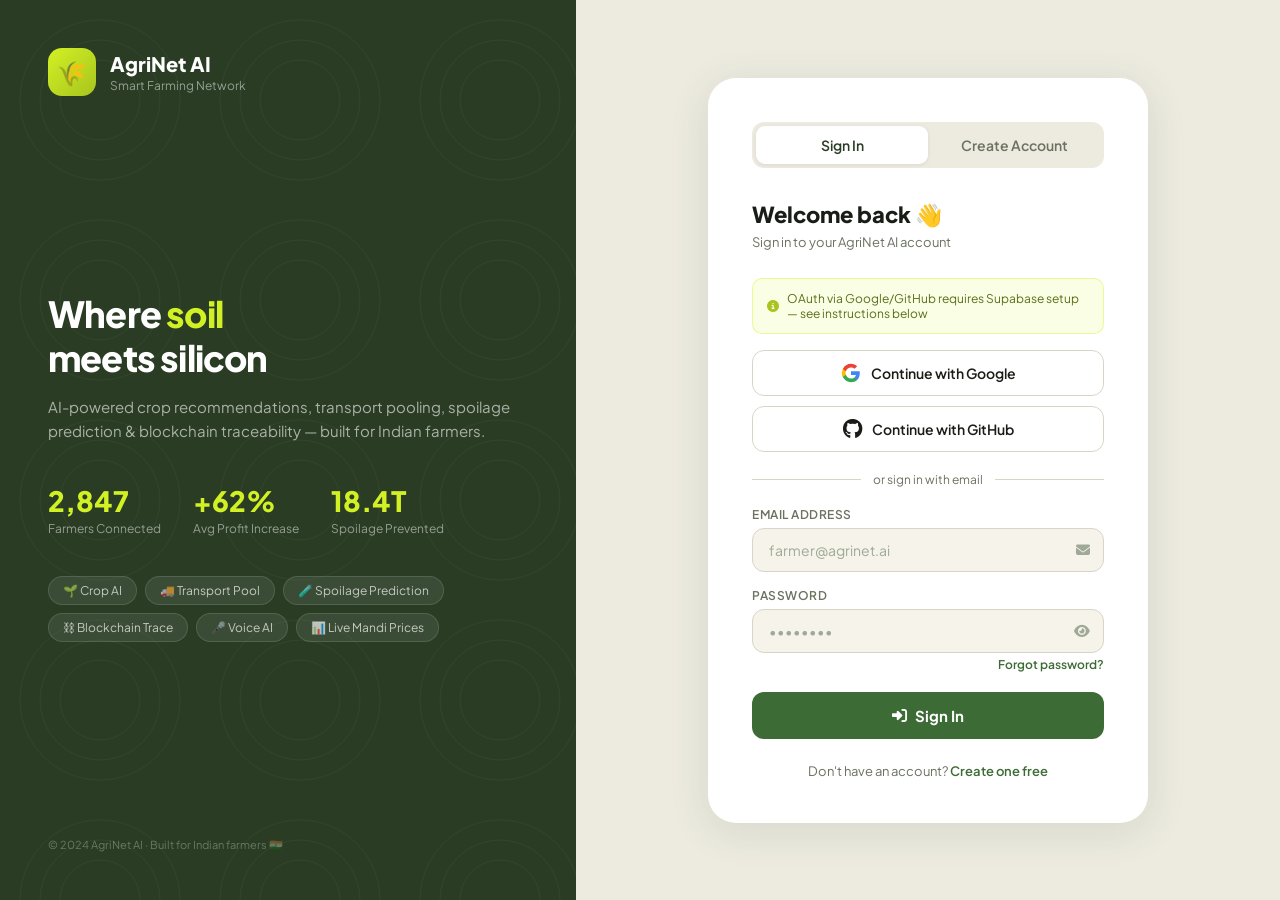
==== commit 47a929e2: "Used Stitch for very first time" ====
--- a/index.html
+++ b/index.html
@@ -7,13 +7,12 @@
   <title>AgriNet AI — Smart Farming Network</title>
   <link rel="preconnect" href="https://fonts.googleapis.com">
   <link rel="preconnect" href="https://fonts.gstatic.com" crossorigin>
-  <link href="https://fonts.googleapis.com/css2?family=Inter:wght@400;500;600;700&family=Outfit:wght@500;600;700;800&display=swap" rel="stylesheet">
+  <link href="https://fonts.googleapis.com/css2?family=Plus+Jakarta+Sans:wght@400;500;600;700;800&family=JetBrains+Mono:wght@400;500&display=swap" rel="stylesheet">
   <link rel="stylesheet" href="https://cdnjs.cloudflare.com/ajax/libs/font-awesome/6.4.0/css/all.min.css">
   <link rel="stylesheet" href="css/styles.css">
 </head>
 <body data-theme="light">
 
-  <!-- Auth guard — redirects to login if no token -->
   <script>
     (function() {
       const token = localStorage.getItem('agrinet_token');
@@ -21,596 +20,509 @@
     })();
   </script>
 
+  <!-- Sidebar Overlay (mobile) -->
+  <div class="sidebar-overlay" id="sidebar-overlay" onclick="closeSidebar()"></div>
+
   <div class="app">
-    <!-- ============ TOP BAR ============ -->
-    <header class="topbar" id="topbar">
-      <div class="logo">
-        <svg viewBox="0 0 24 24"><path d="M17.5 12c0 1.9-.7 3.6-1.8 5H21v2H3v-2h5.3A8.5 8.5 0 014 12c0-4.4 3.6-8 8-8 1.6 0 3 .4 4.3 1.2L15 6.5a6 6 0 100 11l1.3 1.3c1.3-.9 2.2-2.4 2.2-4.1h-4V13h5a8 8 0 01-2 2.7"/></svg>
+    <!-- ============ SIDEBAR ============ -->
+    <aside class="sidebar" id="sidebar">
+      <div class="sidebar-logo">
+        <div class="sidebar-logo-icon">🌾</div>
+        <div>
+          <div class="sidebar-brand">AgriNet AI</div>
+          <div class="sidebar-tagline">Smart Farming Network</div>
+        </div>
       </div>
-      <div>
-        <div class="brand" data-i18n="app_title">AgriNet AI</div>
-        <div class="tagline" data-i18n="app_tagline">Smart crop &amp; supply network</div>
+
+      <nav class="sidebar-nav" id="sidebar-nav">
+        <button class="sidebar-nav-item active" data-tab="dashboard">
+          <i class="fa-solid fa-gauge-high"></i> Dashboard
+        </button>
+        <button class="sidebar-nav-item" data-tab="crop">
+          <i class="fa-solid fa-seedling"></i> Crop AI
+        </button>
+        <button class="sidebar-nav-item" data-tab="transport">
+          <i class="fa-solid fa-truck-ramp-box"></i> Transport Pool
+        </button>
+        <button class="sidebar-nav-item" data-tab="spoilage">
+          <i class="fa-solid fa-temperature-high"></i> Spoilage AI
+        </button>
+        <button class="sidebar-nav-item" data-tab="blockchain">
+          <i class="fa-solid fa-link"></i> Blockchain
+        </button>
+        <button class="sidebar-nav-item" data-tab="aimodels">
+          <i class="fa-solid fa-microchip"></i> AI Models
+        </button>
+        <button class="sidebar-nav-item" data-tab="voice">
+          <i class="fa-solid fa-microphone"></i> Voice AI
+        </button>
+        <button class="sidebar-nav-item" data-tab="techstack">
+          <i class="fa-solid fa-layer-group"></i> Tech Stack
+        </button>
+      </nav>
+
+      <div class="sidebar-divider"></div>
+
+      <div class="sidebar-bottom">
+        <select class="sidebar-lang" id="language-select" aria-label="Select language" onchange="if(window.setLanguage) setLanguage(this.value)">
+          <option value="en">🌐 English</option>
+          <option value="hi">🇮🇳 हिंदी</option>
+          <option value="mr">🇮🇳 मराठी</option>
+        </select>
+        <button class="sidebar-theme-btn" id="theme-btn" onclick="toggleTheme()">
+          <i class="fa-solid fa-moon" id="theme-icon"></i>
+          <span id="theme-label">Dark Mode</span>
+        </button>
+        <div class="sidebar-user" onclick="toggleUserMenu()">
+          <div class="sidebar-avatar" id="user-initials">U</div>
+          <div>
+            <div class="sidebar-user-name" id="dropdown-name">User</div>
+            <div class="sidebar-user-role" id="dropdown-email">user@email.com</div>
+          </div>
+          <i class="fa-solid fa-chevron-right" style="margin-left:auto;color:rgba(255,255,255,0.4);font-size:11px;"></i>
+        </div>
+        <!-- Dropdown inside sidebar -->
+        <div class="user-dropdown" id="user-dropdown" style="position:relative;top:0;right:0;width:100%;margin-top:4px;">
+          <div class="user-dropdown-sep"></div>
+          <button class="user-dropdown-item" onclick="logout()">
+            <i class="fa-solid fa-right-from-bracket"></i> <span data-i18n="logout">Logout</span>
+          </button>
+        </div>
       </div>
-
-      <div class="nav-wrap">
-        <nav class="nav" id="main-nav">
-          <button class="navbtn active" data-tab="dashboard" data-i18n="nav_dashboard">Dashboard</button>
-          <button class="navbtn" data-tab="crop" data-i18n="nav_crop">Crop AI</button>
-          <button class="navbtn" data-tab="transport" data-i18n="nav_transport">Transport Pool</button>
-          <button class="navbtn" data-tab="spoilage" data-i18n="nav_spoilage">Spoilage AI</button>
-          <button class="navbtn" data-tab="blockchain" data-i18n="nav_blockchain">Blockchain</button>
-          <button class="navbtn" data-tab="aimodels">🤖 AI Models</button>
-          <button class="navbtn" data-tab="voice" data-i18n="nav_voice">Voice AI</button>
-          <button class="navbtn" data-tab="techstack">⚡ Tech Stack</button>
-        </nav>
-
-        <div class="controls">
-          <select class="select-lang" id="language-select" aria-label="Select language">
-            <option value="en">🌐 English</option>
-            <option value="hi">🇮🇳 हिंदी</option>
-            <option value="mr">🇮🇳 मराठी</option>
-          </select>
-          <button class="theme-toggle" id="theme-btn" title="Toggle Theme" aria-label="Toggle dark mode">
-            <i class="fa-solid fa-moon"></i>
+    </aside>
+
+    <!-- ============ MAIN PANEL ============ -->
+    <div class="main-panel">
+
+      <!-- Mini Top Bar -->
+      <header class="main-topbar">
+        <button class="sidebar-toggle" id="sidebar-toggle" onclick="toggleSidebar()" aria-label="Toggle sidebar">
+          <i class="fa-solid fa-bars"></i>
+        </button>
+        <div class="topbar-location">
+          <i class="fa-solid fa-location-dot"></i>
+          <span>Nashik, Maharashtra</span>
+        </div>
+        <div class="topbar-weather">
+          <i class="fa-solid fa-cloud-sun" style="color:#C47F17;"></i>
+          <span id="topbar-time">—</span>
+        </div>
+        <div class="topbar-spacer"></div>
+        <button class="topbar-icon-btn" title="Notifications" aria-label="Notifications">
+          <i class="fa-solid fa-bell"></i>
+        </button>
+        <button class="topbar-icon-btn theme-toggle" id="theme-btn2" title="Toggle Theme" onclick="toggleTheme()" aria-label="Toggle dark mode">
+          <i class="fa-solid fa-moon"></i>
+        </button>
+        <div class="user-menu" id="user-menu-top">
+          <button class="topbar-user-btn" id="user-avatar-btn" onclick="toggleUserMenu()" aria-label="User menu">
+            <span id="user-initials-top">U</span>
           </button>
-          <!-- User Profile -->
-          <div class="user-menu" id="user-menu">
-            <button class="user-avatar-btn" id="user-avatar-btn" onclick="toggleUserMenu()">
-              <span id="user-initials">U</span>
-            </button>
-            <div class="user-dropdown" id="user-dropdown">
-              <div class="user-dropdown-header">
-                <div class="user-dropdown-name" id="dropdown-name">User</div>
-                <div class="user-dropdown-email" id="dropdown-email">user@email.com</div>
-              </div>
-              <div class="user-dropdown-sep"></div>
-              <button class="user-dropdown-item" onclick="logout()">
-                <i class="fa-solid fa-right-from-bracket"></i> <span data-i18n="logout">Logout</span>
+        </div>
+      </header>
+
+      <!-- ============ MAIN CONTENT ============ -->
+      <main class="content">
+
+        <!-- ===== SECTION: DASHBOARD ===== -->
+        <section class="section active" id="s-dashboard">
+
+          <!-- Hero Banner -->
+          <div class="hero-banner">
+            <div class="hero-topo"></div>
+            <div class="hero-leaf">🌿</div>
+            <div class="hero-leaf2">🌱</div>
+            <div class="hero-left">
+              <div class="hero-badge"><i class="fa-solid fa-robot"></i> AI-Powered Insights</div>
+              <h1 class="hero-title">Smart Farming<br>Made Simple</h1>
+              <p class="hero-sub">Conditions ideal for Tomato harvest in Nashik this week · Demand up 34% · Best price ₹22–₹25/kg</p>
+              <button class="hero-cta" onclick="switchTab('crop')">
+                <i class="fa-solid fa-seedling"></i> Ask Crop AI
               </button>
             </div>
-          </div>
-        </div>
-      </div>
-    </header>
-
-    <!-- ============ MAIN CONTENT ============ -->
-    <main class="content">
-
-      <!-- ===== SECTION: DASHBOARD ===== -->
-      <section class="section active" id="s-dashboard">
-        <div class="grid4">
-          <div class="card kpi-card">
-            <div class="kpi-icon" style="background:rgba(26,141,104,0.08);color:var(--color-primary);"><i class="fa-solid fa-arrow-trend-up"></i></div>
-            <h3 data-i18n="demand_signal">Demand signal — Pune</h3>
-            <div class="metric green">Tomato ↑</div>
-            <span class="badge up">+34% next 30d</span>
-          </div>
-          <div class="card kpi-card">
-            <div class="kpi-icon" style="background:rgba(59,130,246,0.08);color:var(--color-info);"><i class="fa-solid fa-users"></i></div>
-            <h3 data-i18n="farmers_connected">Farmers connected</h3>
-            <div class="metric" id="counter-farmers">2,847</div>
-            <span class="badge info"><i class="fa-solid fa-user-plus"></i> +12 today</span>
-          </div>
-          <div class="card kpi-card">
-            <div class="kpi-icon" style="background:rgba(26,141,104,0.08);color:var(--color-primary);"><i class="fa-solid fa-indian-rupee-sign"></i></div>
-            <h3 data-i18n="profit_increase">Avg profit increase</h3>
-            <div class="metric green">+62%</div>
-            <span class="badge up">vs last season</span>
-          </div>
-          <div class="card kpi-card">
-            <div class="kpi-icon" style="background:rgba(245,158,11,0.08);color:var(--color-warn);"><i class="fa-solid fa-shield-halved"></i></div>
-            <h3 data-i18n="spoilage_prevented">Spoilage prevented</h3>
-            <div class="metric">18.4 T</div>
-            <span class="badge up">this month</span>
-          </div>
-        </div>
-
-        <div class="grid2">
+            <div class="hero-right">
+              <div class="hero-chat-label">💬 Ask AgriNet AI anything</div>
+              <div class="hero-chat-bar">
+                <input type="text" class="hero-chat-input" id="hero-chat-input" placeholder="How can I help your farm today?" onkeydown="if(event.key==='Enter')heroChat()">
+                <button class="hero-chat-send" onclick="heroChat()"><i class="fa-solid fa-paper-plane"></i></button>
+              </div>
+            </div>
+          </div>
+
+          <!-- KPI Row -->
+          <div class="grid4">
+            <div class="card kpi-card kpi-green">
+              <div class="kpi-icon-pill" style="background:rgba(61,107,53,0.12);color:var(--c-primary);">
+                <i class="fa-solid fa-arrow-trend-up"></i>
+              </div>
+              <div class="kpi-label" data-i18n="demand_signal">Demand Signal — Pune</div>
+              <div class="metric green">Tomato ↑</div>
+              <span class="badge up">+34% next 30d</span>
+            </div>
+            <div class="card kpi-card kpi-blue">
+              <div class="kpi-icon-pill" style="background:rgba(37,99,235,0.10);color:var(--c-info);">
+                <i class="fa-solid fa-users"></i>
+              </div>
+              <div class="kpi-label" data-i18n="farmers_connected">Farmers Connected</div>
+              <div class="metric" id="counter-farmers">2,847</div>
+              <span class="badge info"><i class="fa-solid fa-user-plus"></i> +12 today</span>
+            </div>
+            <div class="card kpi-card kpi-green">
+              <div class="kpi-icon-pill" style="background:rgba(61,107,53,0.12);color:var(--c-primary);">
+                <i class="fa-solid fa-indian-rupee-sign"></i>
+              </div>
+              <div class="kpi-label" data-i18n="profit_increase">Avg Profit Increase</div>
+              <div class="metric green">+62%</div>
+              <span class="badge up">vs last season</span>
+            </div>
+            <div class="card kpi-card kpi-amber">
+              <div class="kpi-icon-pill" style="background:rgba(196,127,23,0.10);color:var(--c-warn);">
+                <i class="fa-solid fa-shield-halved"></i>
+              </div>
+              <div class="kpi-label" data-i18n="spoilage_prevented">Spoilage Prevented</div>
+              <div class="metric">18.4 T</div>
+              <span class="badge warn">this month</span>
+            </div>
+          </div>
+
+          <div class="grid2">
+            <div class="card">
+              <div class="section-title"><span data-i18n="forecast">Live Demand Forecast — Next 30 Days</span></div>
+              <div class="bar-row"><div class="bar-label">Tomato</div><div class="bar-track"><div class="bar-fill" data-width="87" style="width:0%;background:var(--c-primary);"></div></div><div class="bar-val" style="color:var(--c-primary);">+87%</div></div>
+              <div class="bar-row"><div class="bar-label">Onion</div><div class="bar-track"><div class="bar-fill" data-width="54" style="width:0%;background:var(--c-warn);"></div></div><div class="bar-val" style="color:var(--c-warn);">+54%</div></div>
+              <div class="bar-row"><div class="bar-label">Potato</div><div class="bar-track"><div class="bar-fill" data-width="43" style="width:0%;background:#6E7B8B;"></div></div><div class="bar-val" style="color:#6E7B8B;">+43%</div></div>
+              <div class="bar-row"><div class="bar-label">Wheat</div><div class="bar-track"><div class="bar-fill" data-width="18" style="width:0%;background:#6E7B8B;"></div></div><div class="bar-val" style="color:#6E7B8B;">+18%</div></div>
+              <div class="bar-row"><div class="bar-label">Brinjal</div><div class="bar-track"><div class="bar-fill" data-width="31" style="width:0%;background:#6E7B8B;"></div></div><div class="bar-val" style="color:#6E7B8B;">+31%</div></div>
+              <p class="footnote" data-i18n="forecast_sub">Sources: mandi price API · weather API · Diwali festival demand model</p>
+            </div>
+            <div class="card">
+              <div class="section-title"><span data-i18n="supply_map">Supply Balance Map — Maharashtra</span></div>
+              <p class="label" data-i18n="supply_sub">AI distributes crops across villages to prevent overproduction</p>
+              <table class="crop-table" style="margin-top:16px;">
+                <thead><tr><th>Village</th><th>AI Recommendation</th><th>Status</th></tr></thead>
+                <tbody>
+                  <tr><td>Nashik A</td><td>Onion</td><td><span class="badge up">Assigned</span></td></tr>
+                  <tr><td>Nashik B</td><td>Tomato</td><td><span class="badge up">Assigned</span></td></tr>
+                  <tr><td>Ahmednagar</td><td>Potato</td><td><span class="badge info">Pending</span></td></tr>
+                  <tr><td>Solapur</td><td>Wheat</td><td><span class="badge up">Assigned</span></td></tr>
+                  <tr><td>Satara</td><td>Brinjal</td><td><span class="badge warn">Review</span></td></tr>
+                </tbody>
+              </table>
+            </div>
+          </div>
+        </section>
+
+        <!-- ===== SECTION: CROP AI ===== -->
+        <section class="section" id="s-crop">
+          <div class="grid2">
+            <div class="card">
+              <div class="section-title" data-i18n="crop_ai_title">Crop Recommendation AI</div>
+              <p class="label" data-i18n="farmer_profile" style="margin-bottom:16px;">Farmer profile</p>
+              <div class="form-grid">
+                <div>
+                  <label class="label" data-i18n="soil_type">Soil type</label>
+                  <select class="input-field" id="soil" required>
+                    <option value="" disabled selected>Select Soil…</option>
+                    <option value="black">Black cotton</option>
+                    <option value="red">Red laterite</option>
+                    <option value="alluvial">Alluvial</option>
+                  </select>
+                </div>
+                <div>
+                  <label class="label" data-i18n="water_avail">Water availability</label>
+                  <select class="input-field" id="water" required>
+                    <option value="" disabled selected>Select Water Level…</option>
+                    <option value="low">Low (rainfed)</option>
+                    <option value="medium">Medium (borewell)</option>
+                    <option value="high">High (canal)</option>
+                  </select>
+                </div>
+                <div>
+                  <label class="label" data-i18n="land_acres">Land (acres)</label>
+                  <select class="input-field" id="land" required>
+                    <option value="" disabled selected>Select Area…</option>
+                    <option value="small">1–2</option>
+                    <option value="medium">2–5</option>
+                    <option value="large">5+</option>
+                  </select>
+                </div>
+              </div>
+              <button class="run-btn" id="run-btn" onclick="runCropAI()" style="width:100%;justify-content:center;">
+                <i class="fa-solid fa-microchip"></i> <span data-i18n="run_ai_btn">Run AI Recommendation</span>
+              </button>
+              <div id="crop-result" style="display:none;">
+                <div class="result-header">
+                  <span class="result-label">Top AI Match</span>
+                  <span class="result-crop" id="rec-crop"></span>
+                </div>
+                <p class="result-reason" id="rec-reason"></p>
+              </div>
+            </div>
+            <div class="card">
+              <div class="section-title">Ranked Crop Analysis</div>
+              <table class="crop-table">
+                <thead><tr><th>Crop</th><th>Score</th><th>Fit</th><th>Est. Profit/ac</th><th></th></tr></thead>
+                <tbody id="crop-table-body">
+                  <tr><td colspan="5" style="text-align:center;color:var(--c-text-sec);padding:40px;">
+                    Run the AI to see ranked results
+                  </td></tr>
+                </tbody>
+              </table>
+            </div>
+          </div>
+        </section>
+
+        <!-- ===== SECTION: TRANSPORT POOL ===== -->
+        <section class="section" id="s-transport">
+          <div class="grid2">
+            <div class="card">
+              <div class="section-title"><span data-i18n="pool_title">Farmers in Your Pool Area</span></div>
+              <p class="label" style="margin-bottom:16px;" data-i18n="pool_sub">Click farmers to add to transport pool</p>
+              <div class="farmer-list" id="farmer-list">
+                <div class="farmer-card" onclick="selectFarmer(this)">
+                  <div class="farmer-avatar" style="background:linear-gradient(135deg,#E8A838,#C47F17);">RP</div>
+                  <div class="farmer-name">Raju Patil</div>
+                  <div class="farmer-loc"><i class="fa-solid fa-location-dot"></i> Nashik, 3.2 km</div>
+                  <div class="farmer-crop"><i class="fa-solid fa-leaf"></i> Tomato · 2 acres</div>
+                </div>
+                <div class="farmer-card" onclick="selectFarmer(this)">
+                  <div class="farmer-avatar" style="background:linear-gradient(135deg,#7C6BB1,#5A4D8A);">SD</div>
+                  <div class="farmer-name">Sunita Dange</div>
+                  <div class="farmer-loc"><i class="fa-solid fa-location-dot"></i> Nashik, 4.1 km</div>
+                  <div class="farmer-crop"><i class="fa-solid fa-leaf"></i> Onion · 1.5 acres</div>
+                </div>
+                <div class="farmer-card" onclick="selectFarmer(this)">
+                  <div class="farmer-avatar" style="background:linear-gradient(135deg,#3D6B35,#2D5228);">MY</div>
+                  <div class="farmer-name">Mohan Yadav</div>
+                  <div class="farmer-loc"><i class="fa-solid fa-location-dot"></i> Nashik, 5.8 km</div>
+                  <div class="farmer-crop"><i class="fa-solid fa-leaf"></i> Tomato · 3 acres</div>
+                </div>
+                <div class="farmer-card" onclick="selectFarmer(this)">
+                  <div class="farmer-avatar" style="background:linear-gradient(135deg,#C14646,#993636);">LB</div>
+                  <div class="farmer-name">Lakshmi Bai</div>
+                  <div class="farmer-loc"><i class="fa-solid fa-location-dot"></i> Nashik, 6.4 km</div>
+                  <div class="farmer-crop"><i class="fa-solid fa-leaf"></i> Brinjal · 1 acre</div>
+                </div>
+              </div>
+              <div class="selected-count" id="selected-count">0 farmers selected</div>
+              <button class="run-btn" id="pool-btn" onclick="calcPool()" style="width:100%;justify-content:center;">
+                <i class="fa-solid fa-truck-ramp-box"></i> <span data-i18n="calc_pool_btn">Calculate Shared Transport</span>
+              </button>
+            </div>
+            <div class="card">
+              <div class="section-title">Transport Cost Comparison</div>
+              <div class="bar-row"><div class="bar-label">Individual</div><div class="bar-track"><div class="bar-fill" style="width:100%;background:var(--c-down);"></div></div><div class="bar-val" style="color:var(--c-down);">₹4,200</div></div>
+              <div class="bar-row"><div class="bar-label">Pool Rate</div><div class="bar-track"><div class="bar-fill" style="width:0%;background:var(--c-primary);" id="pool-bar"></div></div><div class="bar-val" style="color:var(--c-primary);" id="pool-val">—</div></div>
+              <div class="pool-savings-box" id="pool-note">
+                <i class="fa-solid fa-circle-info" style="color:var(--c-info);"></i> Select farmers above to compute pooled cost
+              </div>
+              <div class="pool-map">
+                <div class="pin" style="top:40%;left:45%"><div class="pin-dot pin-pulse" style="background:var(--c-primary);"></div><div class="pin-label"><i class="fa-solid fa-store"></i> Mandi</div></div>
+                <div class="pin" style="top:20%;left:25%"><div class="pin-dot" style="background:var(--c-warn);"></div><div class="pin-label">Raju</div></div>
+                <div class="pin" style="top:60%;left:20%"><div class="pin-dot" style="background:var(--c-warn);"></div><div class="pin-label">Sunita</div></div>
+                <div class="pin" style="top:15%;left:65%"><div class="pin-dot" style="background:var(--c-warn);"></div><div class="pin-label">Mohan</div></div>
+                <div class="pin" style="top:70%;left:70%"><div class="pin-dot" style="background:var(--c-warn);"></div><div class="pin-label">Lakshmi</div></div>
+              </div>
+            </div>
+          </div>
+        </section>
+
+        <!-- ===== SECTION: SPOILAGE AI ===== -->
+        <section class="section" id="s-spoilage">
+          <div class="grid2">
+            <div class="card">
+              <div class="section-title"><span data-i18n="spoilage_title">Spoilage Risk Prediction</span></div>
+              <p class="label" style="margin-bottom:16px;" data-i18n="spoilage_sub">Current shipments en route — AI monitors temperature &amp; humidity</p>
+              <div class="spoilage-item"><div class="spoilage-crop">Tomato<br><span class="spoilage-meta">2.4 T · 6h transit</span></div><div class="risk-bar"><div class="risk-fill risk-high" style="width:78%;"></div></div><div class="risk-val risk-text-high">78%</div><span class="badge down">Reroute</span></div>
+              <div class="spoilage-item"><div class="spoilage-crop">Onion<br><span class="spoilage-meta">1.8 T · 4h transit</span></div><div class="risk-bar"><div class="risk-fill risk-med" style="width:42%;"></div></div><div class="risk-val risk-text-med">42%</div><span class="badge warn">Monitor</span></div>
+              <div class="spoilage-item"><div class="spoilage-crop">Potato<br><span class="spoilage-meta">3.1 T · 2h transit</span></div><div class="risk-bar"><div class="risk-fill risk-low" style="width:12%;"></div></div><div class="risk-val risk-text-low">12%</div><span class="badge up">OK</span></div>
+              <div class="spoilage-item"><div class="spoilage-crop">Brinjal<br><span class="spoilage-meta">0.9 T · 8h transit</span></div><div class="risk-bar"><div class="risk-fill risk-high" style="width:91%;"></div></div><div class="risk-val risk-text-high">91%</div><span class="badge down">Urgent</span></div>
+            </div>
+            <div class="card">
+              <div class="section-title"><span data-i18n="spoilage_intervention">AI Intervention — Brinjal Shipment</span></div>
+              <div class="alert-box alert-danger">
+                <div class="alert-icon"><i class="fa-solid fa-triangle-exclamation"></i></div>
+                <div><div class="alert-title" data-i18n="spoilage_alert_title">High spoilage risk detected</div><div class="alert-desc">Brinjal · 0.9T · 8h to Pune central mandi<br>Temperature: 34°C · Humidity: 72%</div></div>
+              </div>
+              <p class="label" style="margin-top:20px;margin-bottom:12px;" data-i18n="spoilage_suggestions">AI suggestions</p>
+              <div class="step-card"><div class="step-num">1</div><div class="step-info"><h4 data-i18n="spoilage_s1_title">Reroute to Pimpri-Chinchwad mandi</h4><p>2.1h closer · saves ₹1,200 loss risk</p></div></div>
+              <div class="step-card"><div class="step-num">2</div><div class="step-info"><h4 data-i18n="spoilage_s2_title">Alert nearby buyer: Raj Wholesale</h4><p>Will buy at ₹18/kg within 3h</p></div></div>
+              <div class="step-card"><div class="step-num">3</div><div class="step-info"><h4 data-i18n="spoilage_s3_title">Cold storage option nearby</h4><p>Nashik cold store · 4 km · ₹80/day</p></div></div>
+            </div>
+          </div>
+        </section>
+
+        <!-- ===== SECTION: BLOCKCHAIN ===== -->
+        <section class="section" id="s-blockchain">
+          <div class="grid2">
+            <div class="card">
+              <div class="section-title"><span data-i18n="bc_trace">Supply Chain — Blockchain Trace</span></div>
+              <p class="label" style="margin-bottom:20px;" data-i18n="bc_shipment">Shipment #TN-2024-8821 · Tomato · Nashik → Pune</p>
+              <div class="timeline">
+                <div class="timeline-item"><div class="timeline-dot done"></div><div class="timeline-content"><h4>Farm recorded <span class="verified-badge"><i class="fa-solid fa-circle-check"></i> Verified</span></h4><p>Raju Patil · Nashik · 2024-11-01 06:12</p><code>Hash: 0xa3f9…c142</code></div></div>
+                <div class="timeline-item"><div class="timeline-dot done"></div><div class="timeline-content"><h4>Weighed &amp; graded <span class="verified-badge"><i class="fa-solid fa-circle-check"></i> Verified</span></h4><p>2.4T · Grade A · 2024-11-01 08:30</p><code>Hash: 0xb72d…f381</code></div></div>
+                <div class="timeline-item"><div class="timeline-dot done"></div><div class="timeline-content"><h4>Transport dispatched <span class="verified-badge"><i class="fa-solid fa-circle-check"></i> Verified</span></h4><p>Truck MH-15-AB-4421 · 2024-11-01 09:00</p><code>Hash: 0xc91e…2a07</code></div></div>
+                <div class="timeline-item"><div class="timeline-dot done"></div><div class="timeline-content"><h4>Arrived at mandi <span class="verified-badge"><i class="fa-solid fa-circle-check"></i> Verified</span></h4><p>Pune APMC · ₹22/kg · 2024-11-01 14:45</p><code>Hash: 0xd44a…9b53</code></div></div>
+              </div>
+            </div>
+            <div class="card">
+              <div class="section-title"><span data-i18n="bc_fraud">Fraud Prevention Alerts</span></div>
+              <div class="alert-box alert-success" style="margin-bottom:16px;">
+                <div class="alert-icon"><i class="fa-solid fa-circle-check"></i></div>
+                <div><div class="alert-title">No anomalies detected</div><div class="alert-desc">Shipment #TN-2024-8821 is fully verified</div></div>
+              </div>
+              <p class="label" style="margin-bottom:12px;">Recent fraud flags (other shipments)</p>
+              <div class="step-card" style="border-color:rgba(193,70,70,0.2);"><div class="step-num" style="background:rgba(193,70,70,0.08);color:var(--c-down);">!</div><div class="step-info"><h4>Weight mismatch — Shipment #ON-8810</h4><p>Declared 1.8T · Arrived 1.4T · Flagged</p></div></div>
+              <div class="step-card" style="border-color:rgba(196,127,23,0.2);"><div class="step-num" style="background:rgba(196,127,23,0.08);color:var(--c-warn);">?</div><div class="step-info"><h4>Price below mandi rate — #PT-8794</h4><p>Sold ₹6/kg vs mandi avg ₹11/kg · Alert sent</p></div></div>
+              <div class="info-well"><i class="fa-solid fa-lock" style="color:var(--c-primary);"></i> Immutable records prevent middlemen from manipulating prices or weights</div>
+            </div>
+          </div>
+        </section>
+
+        <!-- ===== SECTION: AI MODELS ===== -->
+        <section class="section" id="s-aimodels">
+          <div class="ml-status-bar" id="ml-status-bar">
+            <span id="ml-status-dot" class="ml-dot checking"></span>
+            <span id="ml-status-text">Checking ML service…</span>
+            <span class="ml-model-badge"><i class="fa-solid fa-microchip"></i> FastAPI · port 8000</span>
+          </div>
+          <div class="grid2" style="margin-bottom:20px;">
+            <div class="card">
+              <div class="section-title"><i class="fa-solid fa-chart-line" style="color:var(--c-primary);margin-right:8px;"></i>Demand Forecast — Time Series</div>
+              <p class="label" style="margin-bottom:14px;">ARIMA-style model · Agmarknet + Weather + Festival signals</p>
+              <canvas id="demand-canvas" width="460" height="180" style="width:100%;border-radius:8px;"></canvas>
+              <div id="forecast-legend" class="forecast-legend"></div>
+            </div>
+            <div class="card">
+              <div class="section-title"><i class="fa-solid fa-tree" style="color:var(--c-primary);margin-right:8px;"></i>Random Forest — Crop Recommendation</div>
+              <p class="label" style="margin-bottom:14px;">sklearn · 100 estimators · Feature importance analysis</p>
+              <div class="form-grid">
+                <div><label class="label">Soil type</label><select class="input-field" id="ml-soil"><option value="">Select soil…</option><option value="black">Black cotton</option><option value="red">Red laterite</option><option value="alluvial">Alluvial</option><option value="sandy">Sandy</option><option value="clay">Clay</option></select></div>
+                <div><label class="label">Water level</label><select class="input-field" id="ml-water"><option value="">Select…</option><option value="low">Low (rainfed)</option><option value="medium">Medium (borewell)</option><option value="high">High (canal)</option></select></div>
+                <div><label class="label">Land size</label><select class="input-field" id="ml-land"><option value="">Select…</option><option value="small">1–2 acres</option><option value="medium">2–5 acres</option><option value="large">5+ acres</option></select></div>
+              </div>
+              <button class="run-btn" id="ml-run-btn" onclick="runMLCrop()" style="width:100%;justify-content:center;"><i class="fa-solid fa-flask"></i> Run ML Model</button>
+              <div id="ml-crop-results" style="display:none;margin-top:16px;"></div>
+              <div id="ml-feature-box" style="display:none;margin-top:14px;"><div class="label" style="margin-bottom:8px;">Feature importance (RF)</div><div id="ml-fi-bars"></div></div>
+            </div>
+          </div>
           <div class="card">
-            <div class="section-title"><span data-i18n="forecast">Live demand forecast — next 30 days</span></div>
-            <div class="bar-row"><div class="bar-label">Tomato</div><div class="bar-track"><div class="bar-fill" data-width="87" style="width:0%;background:var(--color-primary);"></div></div><div class="bar-val" style="color:var(--color-primary);">+87%</div></div>
-            <div class="bar-row"><div class="bar-label">Onion</div><div class="bar-track"><div class="bar-fill" data-width="54" style="width:0%;background:var(--color-warn);"></div></div><div class="bar-val" style="color:var(--color-warn);">+54%</div></div>
-            <div class="bar-row"><div class="bar-label">Potato</div><div class="bar-track"><div class="bar-fill" data-width="43" style="width:0%;background:#6E7B8B;"></div></div><div class="bar-val" style="color:#6E7B8B;">+43%</div></div>
-            <div class="bar-row"><div class="bar-label">Wheat</div><div class="bar-track"><div class="bar-fill" data-width="18" style="width:0%;background:#6E7B8B;"></div></div><div class="bar-val" style="color:#6E7B8B;">+18%</div></div>
-            <div class="bar-row"><div class="bar-label">Brinjal</div><div class="bar-track"><div class="bar-fill" data-width="31" style="width:0%;background:#6E7B8B;"></div></div><div class="bar-val" style="color:#6E7B8B;">+31%</div></div>
-            <p class="footnote" data-i18n="forecast_sub">Sources: mandi price API · weather API · Diwali festival demand model</p>
-          </div>
-          <div class="card">
-            <div class="section-title"><span data-i18n="supply_map">Supply balance map — Maharashtra</span></div>
-            <p class="label" data-i18n="supply_sub">AI distributes crops across villages to prevent overproduction</p>
-            <table class="crop-table" style="margin-top:16px;">
-              <thead><tr><th>Village</th><th>AI Recommendation</th><th>Status</th></tr></thead>
-              <tbody>
-                <tr><td>Nashik A</td><td>Onion</td><td><span class="badge up">Assigned</span></td></tr>
-                <tr><td>Nashik B</td><td>Tomato</td><td><span class="badge up">Assigned</span></td></tr>
-                <tr><td>Ahmednagar</td><td>Potato</td><td><span class="badge info">Pending</span></td></tr>
-                <tr><td>Solapur</td><td>Wheat</td><td><span class="badge up">Assigned</span></td></tr>
-                <tr><td>Satara</td><td>Brinjal</td><td><span class="badge warn">Review</span></td></tr>
-              </tbody>
-            </table>
-          </div>
-        </div>
-      </section>
-
-      <!-- ===== SECTION: CROP AI ===== -->
-      <section class="section" id="s-crop">
-        <div class="grid2">
-          <div class="card">
-            <div class="section-title" data-i18n="crop_ai_title">Crop recommendation AI</div>
-            <p class="label" data-i18n="farmer_profile" style="margin-bottom:16px;">Farmer profile</p>
-            <div class="form-grid">
-              <div>
-                <label class="label" data-i18n="soil_type">Soil type</label>
-                <select class="input-field" id="soil" required>
-                  <option value="" disabled selected>Select Soil…</option>
-                  <option value="black">Black cotton</option>
-                  <option value="red">Red laterite</option>
-                  <option value="alluvial">Alluvial</option>
-                </select>
-              </div>
-              <div>
-                <label class="label" data-i18n="water_avail">Water availability</label>
-                <select class="input-field" id="water" required>
-                  <option value="" disabled selected>Select Water Level…</option>
-                  <option value="low">Low (rainfed)</option>
-                  <option value="medium">Medium (borewell)</option>
-                  <option value="high">High (canal)</option>
-                </select>
-              </div>
-              <div>
-                <label class="label" data-i18n="land_acres">Land (acres)</label>
-                <select class="input-field" id="land" required>
-                  <option value="" disabled selected>Select Area…</option>
-                  <option value="small">1–2</option>
-                  <option value="medium">2–5</option>
-                  <option value="large">5+</option>
-                </select>
-              </div>
-            </div>
-            <button class="run-btn" id="run-btn" onclick="runCropAI()">
-              <i class="fa-solid fa-microchip"></i> <span data-i18n="run_ai_btn">Run AI recommendation</span>
-            </button>
-            <div id="crop-result" style="display:none;">
-              <div class="result-header">
-                <span class="result-label">Top AI Match</span>
-                <span class="result-crop" id="rec-crop"></span>
-              </div>
-              <p class="result-reason" id="rec-reason"></p>
-            </div>
-          </div>
-          <div class="card">
-            <div class="section-title">Ranked crop analysis</div>
-            <table class="crop-table">
-              <thead><tr><th>Crop</th><th>Score</th><th>Fit</th><th>Est. Profit/ac</th><th></th></tr></thead>
-              <tbody id="crop-table-body">
-                <tr><td colspan="5" style="text-align:center;color:var(--color-text-sec);padding:40px;">
-                  Run the AI to see ranked results
-                </td></tr>
-              </tbody>
-            </table>
-          </div>
-        </div>
-      </section>
-
-      <!-- ===== SECTION: TRANSPORT POOL ===== -->
-      <section class="section" id="s-transport">
-        <div class="grid2">
-          <div class="card">
-            <div class="section-title"><span data-i18n="pool_title">Farmers in your pool area</span></div>
-            <p class="label" style="margin-bottom:16px;" data-i18n="pool_sub">Click farmers to add to transport pool</p>
-            <div class="farmer-list" id="farmer-list">
-              <div class="farmer-card" onclick="selectFarmer(this)">
-                <div class="farmer-avatar" style="background:linear-gradient(135deg,#E8A838,#C47F17);">RP</div>
-                <div class="farmer-name">Raju Patil</div>
-                <div class="farmer-loc"><i class="fa-solid fa-location-dot"></i> Nashik, 3.2 km</div>
-                <div class="farmer-crop"><i class="fa-solid fa-leaf"></i> Tomato · 2 acres</div>
-              </div>
-              <div class="farmer-card" onclick="selectFarmer(this)">
-                <div class="farmer-avatar" style="background:linear-gradient(135deg,#7C6BB1,#5A4D8A);">SD</div>
-                <div class="farmer-name">Sunita Dange</div>
-                <div class="farmer-loc"><i class="fa-solid fa-location-dot"></i> Nashik, 4.1 km</div>
-                <div class="farmer-crop"><i class="fa-solid fa-leaf"></i> Onion · 1.5 acres</div>
-              </div>
-              <div class="farmer-card" onclick="selectFarmer(this)">
-                <div class="farmer-avatar" style="background:linear-gradient(135deg,#1A8D68,#0E5F46);">MY</div>
-                <div class="farmer-name">Mohan Yadav</div>
-                <div class="farmer-loc"><i class="fa-solid fa-location-dot"></i> Nashik, 5.8 km</div>
-                <div class="farmer-crop"><i class="fa-solid fa-leaf"></i> Tomato · 3 acres</div>
-              </div>
-              <div class="farmer-card" onclick="selectFarmer(this)">
-                <div class="farmer-avatar" style="background:linear-gradient(135deg,#C14646,#993636);">LB</div>
-                <div class="farmer-name">Lakshmi Bai</div>
-                <div class="farmer-loc"><i class="fa-solid fa-location-dot"></i> Nashik, 6.4 km</div>
-                <div class="farmer-crop"><i class="fa-solid fa-leaf"></i> Brinjal · 1 acre</div>
-              </div>
-            </div>
-            <div class="selected-count" id="selected-count">0 farmers selected</div>
-            <button class="run-btn" id="pool-btn" onclick="calcPool()" style="width:100%;justify-content:center;">
-              <i class="fa-solid fa-truck-ramp-box"></i> <span data-i18n="calc_pool_btn">Calculate shared transport</span>
-            </button>
-          </div>
-          <div class="card">
-            <div class="section-title">Transport cost comparison</div>
-            <div class="bar-row"><div class="bar-label">Individual</div><div class="bar-track"><div class="bar-fill" style="width:100%;background:var(--color-down);"></div></div><div class="bar-val" style="color:var(--color-down);">₹4,200</div></div>
-            <div class="bar-row"><div class="bar-label">Pool Rate</div><div class="bar-track"><div class="bar-fill" style="width:0%;background:var(--color-primary);" id="pool-bar"></div></div><div class="bar-val" style="color:var(--color-primary);" id="pool-val">—</div></div>
-            <div class="pool-savings-box" id="pool-note">
-              <i class="fa-solid fa-circle-info"></i> Select farmers above to compute pooled cost
-            </div>
-            <div class="pool-map">
-              <div class="pin" style="top:40%;left:45%"><div class="pin-dot pin-pulse" style="background:var(--color-primary);"></div><div class="pin-label"><i class="fa-solid fa-store"></i> Mandi</div></div>
-              <div class="pin" style="top:20%;left:25%"><div class="pin-dot" style="background:var(--color-warn);"></div><div class="pin-label">Raju</div></div>
-              <div class="pin" style="top:60%;left:20%"><div class="pin-dot" style="background:var(--color-warn);"></div><div class="pin-label">Sunita</div></div>
-              <div class="pin" style="top:15%;left:65%"><div class="pin-dot" style="background:var(--color-warn);"></div><div class="pin-label">Mohan</div></div>
-              <div class="pin" style="top:70%;left:70%"><div class="pin-dot" style="background:var(--color-warn);"></div><div class="pin-label">Lakshmi</div></div>
-            </div>
-          </div>
-        </div>
-      </section>
-
-      <!-- ===== SECTION: SPOILAGE AI ===== -->
-      <section class="section" id="s-spoilage">
-        <div class="grid2">
-          <div class="card">
-            <div class="section-title"><span data-i18n="spoilage_title">Spoilage risk prediction</span></div>
-            <p class="label" style="margin-bottom:16px;" data-i18n="spoilage_sub">Current shipments en route — AI monitors temperature &amp; humidity</p>
-            <div class="spoilage-item"><div class="spoilage-crop">Tomato<br><span class="spoilage-meta">2.4 T · 6h transit</span></div><div class="risk-bar"><div class="risk-fill risk-high" style="width:78%;"></div></div><div class="risk-val risk-text-high">78%</div><span class="badge down">Reroute</span></div>
-            <div class="spoilage-item"><div class="spoilage-crop">Onion<br><span class="spoilage-meta">1.8 T · 4h transit</span></div><div class="risk-bar"><div class="risk-fill risk-med" style="width:42%;"></div></div><div class="risk-val risk-text-med">42%</div><span class="badge warn">Monitor</span></div>
-            <div class="spoilage-item"><div class="spoilage-crop">Potato<br><span class="spoilage-meta">3.1 T · 2h transit</span></div><div class="risk-bar"><div class="risk-fill risk-low" style="width:12%;"></div></div><div class="risk-val risk-text-low">12%</div><span class="badge up">OK</span></div>
-            <div class="spoilage-item"><div class="spoilage-crop">Brinjal<br><span class="spoilage-meta">0.9 T · 8h transit</span></div><div class="risk-bar"><div class="risk-fill risk-high" style="width:91%;"></div></div><div class="risk-val risk-text-high">91%</div><span class="badge down">Urgent</span></div>
-          </div>
-          <div class="card">
-            <div class="section-title"><span data-i18n="spoilage_intervention">AI intervention — brinjal shipment</span></div>
-            <div class="alert-box alert-danger">
-              <div class="alert-icon"><i class="fa-solid fa-triangle-exclamation"></i></div>
-              <div><div class="alert-title" data-i18n="spoilage_alert_title">High spoilage risk detected</div><div class="alert-desc">Brinjal · 0.9T · 8h to Pune central mandi<br>Temperature: 34°C · Humidity: 72%</div></div>
-            </div>
-            <p class="label" style="margin-top:20px;margin-bottom:12px;" data-i18n="spoilage_suggestions">AI suggestions</p>
-            <div class="step-card"><div class="step-num">1</div><div class="step-info"><h4 data-i18n="spoilage_s1_title">Reroute to Pimpri-Chinchwad mandi</h4><p>2.1h closer · saves ₹1,200 loss risk</p></div></div>
-            <div class="step-card"><div class="step-num">2</div><div class="step-info"><h4 data-i18n="spoilage_s2_title">Alert nearby buyer: Raj Wholesale</h4><p>Will buy at ₹18/kg within 3h</p></div></div>
-            <div class="step-card"><div class="step-num">3</div><div class="step-info"><h4 data-i18n="spoilage_s3_title">Cold storage option nearby</h4><p>Nashik cold store · 4 km · ₹80/day</p></div></div>
-          </div>
-        </div>
-      </section>
-
-      <!-- ===== SECTION: BLOCKCHAIN ===== -->
-      <section class="section" id="s-blockchain">
-        <div class="grid2">
-          <div class="card">
-            <div class="section-title"><span data-i18n="bc_trace">Supply chain — blockchain trace</span></div>
-            <p class="label" style="margin-bottom:20px;" data-i18n="bc_shipment">Shipment #TN-2024-8821 · Tomato · Nashik → Pune</p>
-            <div class="timeline">
-              <div class="timeline-item"><div class="timeline-dot done"></div><div class="timeline-content"><h4>Farm recorded <span class="verified-badge"><i class="fa-solid fa-circle-check"></i> Verified</span></h4><p>Raju Patil · Nashik · 2024-11-01 06:12</p><code>Hash: 0xa3f9…c142</code></div></div>
-              <div class="timeline-item"><div class="timeline-dot done"></div><div class="timeline-content"><h4>Weighed &amp; graded <span class="verified-badge"><i class="fa-solid fa-circle-check"></i> Verified</span></h4><p>2.4T · Grade A · 2024-11-01 08:30</p><code>Hash: 0xb72d…f381</code></div></div>
-              <div class="timeline-item"><div class="timeline-dot done"></div><div class="timeline-content"><h4>Transport dispatched <span class="verified-badge"><i class="fa-solid fa-circle-check"></i> Verified</span></h4><p>Truck MH-15-AB-4421 · 2024-11-01 09:00</p><code>Hash: 0xc91e…2a07</code></div></div>
-              <div class="timeline-item"><div class="timeline-dot done"></div><div class="timeline-content"><h4>Arrived at mandi <span class="verified-badge"><i class="fa-solid fa-circle-check"></i> Verified</span></h4><p>Pune APMC · ₹22/kg · 2024-11-01 14:45</p><code>Hash: 0xd44a…9b53</code></div></div>
-            </div>
-          </div>
-          <div class="card">
-            <div class="section-title"><span data-i18n="bc_fraud">Fraud prevention alerts</span></div>
-            <div class="alert-box alert-success" style="margin-bottom:16px;">
-              <div class="alert-icon"><i class="fa-solid fa-circle-check"></i></div>
-              <div><div class="alert-title">No anomalies detected</div><div class="alert-desc">Shipment #TN-2024-8821 is fully verified</div></div>
-            </div>
-            <p class="label" style="margin-bottom:12px;">Recent fraud flags (other shipments)</p>
-            <div class="step-card" style="border-color:rgba(214,69,69,0.2);"><div class="step-num" style="background:rgba(214,69,69,0.08);color:var(--color-down);">!</div><div class="step-info"><h4>Weight mismatch — Shipment #ON-8810</h4><p>Declared 1.8T · Arrived 1.4T · Flagged</p></div></div>
-            <div class="step-card" style="border-color:rgba(245,158,11,0.2);"><div class="step-num" style="background:rgba(245,158,11,0.08);color:var(--color-warn);">?</div><div class="step-info"><h4>Price below mandi rate — #PT-8794</h4><p>Sold ₹6/kg vs mandi avg ₹11/kg · Alert sent</p></div></div>
-            <div class="info-well"><i class="fa-solid fa-lock"></i> Immutable records prevent middlemen from manipulating prices or weights</div>
-          </div>
-        </div>
-      </section>
-
-      <!-- ===== SECTION: AI MODELS ===== -->
-      <section class="section" id="s-aimodels">
-        <div class="ml-status-bar" id="ml-status-bar">
-          <span id="ml-status-dot" class="ml-dot checking"></span>
-          <span id="ml-status-text">Checking ML service…</span>
-          <span class="ml-model-badge"><i class="fa-solid fa-microchip"></i> FastAPI · port 8000</span>
-        </div>
-
-        <div class="grid2" style="margin-bottom:20px;">
-          <!-- Demand Forecast Chart -->
-          <div class="card">
-            <div class="section-title"><i class="fa-solid fa-chart-line" style="color:var(--color-primary);margin-right:8px;"></i>Demand Forecast — Time Series</div>
-            <p class="label" style="margin-bottom:14px;">ARIMA-style model · Agmarknet + Weather + Festival signals</p>
-            <canvas id="demand-canvas" width="460" height="180" style="width:100%;border-radius:8px;"></canvas>
-            <div id="forecast-legend" class="forecast-legend"></div>
-          </div>
-
-          <!-- Crop Recommendation ML -->
-          <div class="card">
-            <div class="section-title"><i class="fa-solid fa-tree" style="color:var(--color-primary);margin-right:8px;"></i>Random Forest — Crop Recommendation</div>
-            <p class="label" style="margin-bottom:14px;">sklearn · 100 estimators · Feature importance analysis</p>
-            <div class="form-grid">
-              <div>
-                <label class="label">Soil type</label>
-                <select class="input-field" id="ml-soil">
-                  <option value="">Select soil…</option>
-                  <option value="black">Black cotton</option>
-                  <option value="red">Red laterite</option>
-                  <option value="alluvial">Alluvial</option>
-                  <option value="sandy">Sandy</option>
-                  <option value="clay">Clay</option>
-                </select>
-              </div>
-              <div>
-                <label class="label">Water level</label>
-                <select class="input-field" id="ml-water">
-                  <option value="">Select…</option>
-                  <option value="low">Low (rainfed)</option>
-                  <option value="medium">Medium (borewell)</option>
-                  <option value="high">High (canal)</option>
-                </select>
-              </div>
-              <div>
-                <label class="label">Land size</label>
-                <select class="input-field" id="ml-land">
-                  <option value="">Select…</option>
-                  <option value="small">1–2 acres</option>
-                  <option value="medium">2–5 acres</option>
-                  <option value="large">5+ acres</option>
-                </select>
-              </div>
-            </div>
-            <button class="run-btn" id="ml-run-btn" onclick="runMLCrop()" style="width:100%;justify-content:center;">
-              <i class="fa-solid fa-flask"></i> Run ML Model
-            </button>
-            <div id="ml-crop-results" style="display:none;margin-top:16px;"></div>
-            <!-- Feature Importance -->
-            <div id="ml-feature-box" style="display:none;margin-top:14px;">
-              <div class="label" style="margin-bottom:8px;">Feature importance (RF)</div>
-              <div id="ml-fi-bars"></div>
-            </div>
-          </div>
-        </div>
-
-        <!-- Supply Balancer -->
-        <div class="card">
-          <div style="display:flex;align-items:center;justify-content:space-between;margin-bottom:6px;">
-            <div class="section-title" style="margin-bottom:0;"><i class="fa-solid fa-scale-balanced" style="color:var(--color-primary);margin-right:8px;"></i>AI Supply Balancer — Core Innovation</div>
-            <button class="run-btn" id="sb-btn" onclick="runSupplyBalancer()" style="padding:8px 18px;font-size:13px;">
-              <i class="fa-solid fa-rotate"></i> Run Balancer
-            </button>
-          </div>
-          <p class="label" style="margin-bottom:16px;">Prevents overproduction by distributing optimal crops across villages · Entropy-based balance score</p>
-          <div id="sb-results">
-            <div style="text-align:center;color:var(--color-text-sec);padding:32px;font-size:13px;">
-              <i class="fa-solid fa-scale-balanced" style="font-size:24px;margin-bottom:10px;display:block;opacity:0.4;"></i>
-              Click "Run Balancer" to see AI regional crop distribution
-            </div>
-          </div>
-          <div id="sb-score-box" style="display:none;margin-top:14px;" class="info-well">
-            <i class="fa-solid fa-circle-check" style="color:var(--color-primary);"></i>
-            <span id="sb-score-text"></span>
-          </div>
-        </div>
-
-        <!-- Mandi Price Feed -->
-        <div class="card" style="margin-top:20px;">
-          <div style="display:flex;align-items:center;justify-content:space-between;margin-bottom:14px;">
-            <div class="section-title" style="margin-bottom:0;"><i class="fa-solid fa-satellite-dish" style="color:var(--color-primary);margin-right:8px;"></i>Live Mandi Price Feed</div>
-            <button class="run-btn" onclick="loadMandiPrices()" style="padding:8px 18px;font-size:13px;">
-              <i class="fa-solid fa-sync"></i> Refresh
-            </button>
-          </div>
-          <div id="mandi-grid" class="grid4" style="margin-bottom:0;">
-            <div style="text-align:center;padding:24px;color:var(--color-text-sec);font-size:13px;grid-column:1/-1;">
-              Click Refresh to load live mandi prices
-            </div>
-          </div>
-          <div id="mandi-weather" style="display:none;margin-top:14px;" class="info-well">
-            <i class="fa-solid fa-cloud-sun"></i> <span id="mandi-weather-text"></span>
-          </div>
-        </div>
-      </section>
-
-      <!-- ===== SECTION: VOICE AI ===== -->
-      <section class="section" id="s-voice">
-        <div class="grid2">
-          <div class="card">
-            <div class="section-title"><span data-i18n="voice_title">Voice AI — rural farmer interface</span></div>
-            <p class="label" style="margin-bottom:16px;" data-i18n="voice_sub">Farmer asks in Hindi/Marathi — AI responds in local language</p>
-            <div class="chat-container" id="chat-container">
-              <div class="chat-msg user"><div class="avatar farmer">RF</div><div class="bubble">Kal kya bechna chahiye? Mere paas tamatar aur pyaaz dono hai.</div></div>
-              <div class="chat-msg bot"><div class="avatar ai"><i class="fa-solid fa-robot"></i></div><div class="bubble">Kal tamatar becho — Pune mandi mein demand zyada hai. Bhav ₹22–₹25/kg milega. Pyaaz 5 din baad behtar rahega.</div></div>
-              <div class="chat-msg user"><div class="avatar farmer">RF</div><div class="bubble">Transport ka kharcha kitna hoga?</div></div>
-              <div class="chat-msg bot"><div class="avatar ai"><i class="fa-solid fa-robot"></i></div><div class="bubble">Pool mein 3 aur kisaan hain aapke gaon se. Milke truck loge to sirf ₹950 lagega, akele ₹3,800 lagta. AgriNet pool se judna hai?</div></div>
-            </div>
-            <div class="chat-input-area">
-              <input type="text" class="chat-input" id="chat-input" placeholder="Type your question in any language…" data-i18n-placeholder="chat_placeholder">
-              <button class="chat-send-btn" id="chat-send-btn" onclick="sendChat()"><i class="fa-solid fa-paper-plane"></i></button>
-              <button class="chat-mic-btn" id="mic-btn" onclick="toggleMic()"><i class="fa-solid fa-microphone"></i></button>
-            </div>
-          </div>
-          <div class="card">
-            <div class="section-title"><span data-i18n="impact_title">Impact — before vs after AgriNet</span></div>
-            <div class="profit-compare">
-              <div class="compare-box before"><div class="compare-label"><i class="fa-solid fa-arrow-down"></i> Before AgriNet</div><div class="compare-val">₹28K</div><div class="compare-desc">avg per acre/season</div></div>
-              <div class="compare-box after"><div class="compare-label"><i class="fa-solid fa-arrow-up"></i> With AgriNet</div><div class="compare-val">₹61K</div><div class="compare-desc">avg per acre/season</div></div>
-            </div>
-            <div style="margin-top:24px;">
-              <div class="bar-row"><div class="bar-label" style="width:120px;">Spoilage loss</div><div class="bar-track"><div class="bar-fill" data-width="25" style="width:0%;background:var(--color-primary);"></div></div><div class="bar-val" style="color:var(--color-primary);">−75%</div></div>
-              <div class="bar-row"><div class="bar-label" style="width:120px;">Transport cost</div><div class="bar-track"><div class="bar-fill" data-width="40" style="width:0%;background:var(--color-primary);"></div></div><div class="bar-val" style="color:var(--color-primary);">−60%</div></div>
-              <div class="bar-row"><div class="bar-label" style="width:120px;">Middlemen cuts</div><div class="bar-track"><div class="bar-fill" data-width="30" style="width:0%;background:var(--color-primary);"></div></div><div class="bar-val" style="color:var(--color-primary);">−70%</div></div>
-              <div class="bar-row"><div class="bar-label" style="width:120px;">Market access</div><div class="bar-track"><div class="bar-fill" data-width="90" style="width:0%;background:var(--color-primary);"></div></div><div class="bar-val" style="color:var(--color-primary);">+3×</div></div>
-            </div>
-          </div>
-        </div>
-      </section>
-
-      <!-- ===== SECTION: TECH STACK ===== -->
-      <section class="section" id="s-techstack">
-        <div class="ts-hero">
-          <div class="ts-hero-badge"><i class="fa-solid fa-layer-group"></i> Full Stack Architecture</div>
-          <h1 class="ts-hero-title">AgriNet AI — Technology Stack</h1>
-          <p class="ts-hero-sub">End-to-end platform connecting Indian farmers with AI-powered crop intelligence, market data, and supply chain transparency.</p>
-        </div>
-
-        <!-- Architecture Diagram -->
-        <div class="arch-diagram card" style="margin-bottom:20px;overflow:hidden;">
-          <div class="section-title" style="margin-bottom:20px;"><i class="fa-solid fa-diagram-project" style="color:var(--color-primary);margin-right:8px;"></i>System Architecture</div>
-          <div class="arch-flow">
-            <!-- Mobile -->
-            <div class="arch-node arch-mobile">
-              <div class="arch-node-icon">📱</div>
-              <div class="arch-node-title">Flutter Mobile</div>
-              <div class="arch-node-sub">Android · iOS</div>
-              <div class="arch-tags"><span class="arch-tag">Dart</span><span class="arch-tag">Voice AI</span></div>
-            </div>
-            <div class="arch-arrow">→</div>
-            <!-- Flask -->
-            <div class="arch-node arch-flask">
-              <div class="arch-node-icon">🐍</div>
-              <div class="arch-node-title">Flask API</div>
-              <div class="arch-node-sub">Port 5000</div>
-              <div class="arch-tags"><span class="arch-tag">JWT Auth</span><span class="arch-tag">SQLite</span></div>
-            </div>
-            <div class="arch-arrow">→</div>
-            <!-- FastAPI ML -->
-            <div class="arch-node arch-fastapi">
-              <div class="arch-node-icon">⚡</div>
-              <div class="arch-node-title">FastAPI ML</div>
-              <div class="arch-node-sub">Port 8000</div>
-              <div class="arch-tags"><span class="arch-tag">sklearn</span><span class="arch-tag">numpy</span></div>
-            </div>
-            <div class="arch-arrow">→</div>
-            <!-- AI Models -->
-            <div class="arch-node arch-ml">
-              <div class="arch-node-icon">🤖</div>
-              <div class="arch-node-title">AI / ML Models</div>
-              <div class="arch-node-sub">3 models</div>
-              <div class="arch-tags"><span class="arch-tag">Random Forest</span><span class="arch-tag">Time Series</span></div>
-            </div>
-          </div>
-          <!-- Data sources row -->
-          <div class="arch-datasources">
-            <div class="arch-ds-title">Data Integration Layer</div>
-            <div class="arch-ds-row">
-              <div class="ds-item"><i class="fa-solid fa-cloud-sun"></i><span>Weather API</span></div>
-              <div class="ds-item"><i class="fa-solid fa-store"></i><span>Mandi Prices</span></div>
-              <div class="ds-item"><i class="fa-solid fa-mountain"></i><span>Soil Data</span></div>
-              <div class="ds-item"><i class="fa-solid fa-link"></i><span>Blockchain</span></div>
-              <div class="ds-item"><i class="fa-solid fa-calendar"></i><span>Festival Calendar</span></div>
-            </div>
-          </div>
-        </div>
-
-        <!-- Tech Stack Grid -->
-        <div class="ts-grid">
-          <div class="ts-card ts-mobile">
-            <div class="ts-card-header">
-              <span class="ts-layer-badge" style="background:rgba(84,197,248,0.15);color:#54C5F8;">📱 Frontend</span>
-            </div>
-            <div class="ts-card-icon">🦋</div>
-            <h3 class="ts-card-title">Flutter</h3>
-            <p class="ts-card-desc">Cross-platform mobile app for Android/iOS. Lightweight UI designed for rural farmers with minimal data literacy. Supports Hindi, Marathi, and English.</p>
-            <div class="ts-features">
-              <div class="ts-feat"><i class="fa-solid fa-check"></i> Voice AI interface</div>
-              <div class="ts-feat"><i class="fa-solid fa-check"></i> Offline-capable UI</div>
-              <div class="ts-feat"><i class="fa-solid fa-check"></i> Real-time ML results</div>
-            </div>
-          </div>
-
-          <div class="ts-card ts-backend">
-            <div class="ts-card-header">
-              <span class="ts-layer-badge" style="background:rgba(250,204,21,0.15);color:#FBBF24;">⚙️ Backend</span>
-            </div>
-            <div class="ts-card-icon">🐍</div>
-            <h3 class="ts-card-title">Python + FastAPI</h3>
-            <p class="ts-card-desc">High-performance FastAPI ML microservice (port 8000) + Flask REST API (port 5000). JWT authentication, rate limiting, SQLite persistence.</p>
-            <div class="ts-features">
-              <div class="ts-feat"><i class="fa-solid fa-check"></i> Auto-generated API docs</div>
-              <div class="ts-feat"><i class="fa-solid fa-check"></i> Pydantic validation</div>
-              <div class="ts-feat"><i class="fa-solid fa-check"></i> Async request handling</div>
-            </div>
-          </div>
-
-          <div class="ts-card ts-ai">
-            <div class="ts-card-header">
-              <span class="ts-layer-badge" style="background:rgba(167,139,250,0.15);color:#A78BFA;">🤖 AI / ML</span>
-            </div>
-            <div class="ts-card-icon">🧬</div>
-            <h3 class="ts-card-title">sklearn + numpy</h3>
-            <p class="ts-card-desc">Three production-ready ML models: Random Forest for crop recommendation, ARIMA-style time series for demand forecasting, and the AI Supply Balancer.</p>
-            <div class="ts-features">
-              <div class="ts-feat"><i class="fa-solid fa-check"></i> Random Forest (100 trees)</div>
-              <div class="ts-feat"><i class="fa-solid fa-check"></i> Time series forecasting</div>
-              <div class="ts-feat"><i class="fa-solid fa-check"></i> Entropy supply balancer</div>
-            </div>
-          </div>
-
-          <div class="ts-card ts-blockchain">
-            <div class="ts-card-header">
-              <span class="ts-layer-badge" style="background:rgba(251,146,60,0.15);color:#FB923C;">🔗 Blockchain</span>
-            </div>
-            <div class="ts-card-icon">⛓️</div>
-            <h3 class="ts-card-title">Supply Chain Trace</h3>
-            <p class="ts-card-desc">Immutable record-keeping for farm-to-market shipments. Smart contract simulation for transparency, fraud prevention, and price verification.</p>
-            <div class="ts-features">
-              <div class="ts-feat"><i class="fa-solid fa-check"></i> Hash-verified steps</div>
-              <div class="ts-feat"><i class="fa-solid fa-check"></i> Weight mismatch alerts</div>
-              <div class="ts-feat"><i class="fa-solid fa-check"></i> Price anomaly detection</div>
-            </div>
-          </div>
-
-          <div class="ts-card ts-voice">
-            <div class="ts-card-header">
-              <span class="ts-layer-badge" style="background:rgba(52,211,153,0.15);color:#34D399;">🎤 Voice AI</span>
-            </div>
-            <div class="ts-card-icon">🗣️</div>
-            <h3 class="ts-card-title">Multilingual NLP</h3>
-            <p class="ts-card-desc">Speech-to-text system supporting Hindi, Marathi, and English. Enables farmers with limited digital literacy to access AI recommendations via voice.</p>
-            <div class="ts-features">
-              <div class="ts-feat"><i class="fa-solid fa-check"></i> Hindi / Marathi / English</div>
-              <div class="ts-feat"><i class="fa-solid fa-check"></i> Web Speech API</div>
-              <div class="ts-feat"><i class="fa-solid fa-check"></i> Contextual responses</div>
-            </div>
-          </div>
-
-          <div class="ts-card ts-data">
-            <div class="ts-card-header">
-              <span class="ts-layer-badge" style="background:rgba(239,68,68,0.15);color:#EF4444;">📡 Data Layer</span>
-            </div>
-            <div class="ts-card-icon">🌐</div>
-            <h3 class="ts-card-title">Data Integration</h3>
-            <p class="ts-card-desc">Real-time feeds from Weather APIs, Agmarknet Mandi prices, soil databases, and festival calendar signals power the ML prediction pipeline.</p>
-            <div class="ts-features">
-              <div class="ts-feat"><i class="fa-solid fa-check"></i> IMD Weather feed</div>
-              <div class="ts-feat"><i class="fa-solid fa-check"></i> Agmarknet mandi prices</div>
-              <div class="ts-feat"><i class="fa-solid fa-check"></i> Festival demand signals</div>
-            </div>
-          </div>
-        </div>
-
-        <!-- Mobile App Link -->
-        <div class="ts-mobile-cta">
-          <div class="ts-cta-icon">📱</div>
-          <div>
-            <div class="ts-cta-title">Try the Mobile App UI</div>
-            <div class="ts-cta-sub">Interactive Flutter-style mobile interface — Dashboard, Crop AI, Voice AI, Blockchain</div>
-          </div>
-          <a href="/mobile" target="_blank" class="run-btn" style="text-decoration:none;margin-left:auto;white-space:nowrap;">
-            <i class="fa-solid fa-mobile-screen"></i> Open Mobile UI
-          </a>
-        </div>
-      </section>
-    </main>
-
-    <footer class="app-footer">
-      <span>© 2024 AgriNet AI · Built for Indian farmers 🇮🇳</span>
-      <div style="display:flex;gap:8px;align-items:center;flex-wrap:wrap;">
-        <span class="footer-badge"><i class="fa-brands fa-flutter"></i> Flutter</span>
-        <span class="footer-badge"><i class="fa-solid fa-bolt"></i> FastAPI</span>
-        <span class="footer-badge"><i class="fa-solid fa-robot"></i> sklearn</span>
-        <span class="footer-badge"><i class="fa-solid fa-link"></i> Blockchain</span>
-        <span class="footer-badge"><i class="fa-solid fa-microphone"></i> Voice AI</span>
-      </div>
-    </footer>
-  </div>
+            <div style="display:flex;align-items:center;justify-content:space-between;margin-bottom:6px;">
+              <div class="section-title" style="margin-bottom:0;"><i class="fa-solid fa-scale-balanced" style="color:var(--c-primary);margin-right:8px;"></i>AI Supply Balancer — Core Innovation</div>
+              <button class="run-btn" id="sb-btn" onclick="runSupplyBalancer()" style="padding:8px 18px;font-size:13px;"><i class="fa-solid fa-rotate"></i> Run Balancer</button>
+            </div>
+            <p class="label" style="margin-bottom:16px;">Prevents overproduction by distributing optimal crops across villages · Entropy-based balance score</p>
+            <div id="sb-results"><div style="text-align:center;color:var(--c-text-sec);padding:32px;font-size:13px;"><i class="fa-solid fa-scale-balanced" style="font-size:24px;margin-bottom:10px;display:block;opacity:0.4;"></i>Click "Run Balancer" to see AI regional crop distribution</div></div>
+            <div id="sb-score-box" style="display:none;margin-top:14px;" class="info-well"><i class="fa-solid fa-circle-check" style="color:var(--c-primary);"></i><span id="sb-score-text"></span></div>
+          </div>
+          <div class="card" style="margin-top:20px;">
+            <div style="display:flex;align-items:center;justify-content:space-between;margin-bottom:14px;">
+              <div class="section-title" style="margin-bottom:0;"><i class="fa-solid fa-satellite-dish" style="color:var(--c-primary);margin-right:8px;"></i>Live Mandi Price Feed</div>
+              <button class="run-btn" onclick="loadMandiPrices()" style="padding:8px 18px;font-size:13px;"><i class="fa-solid fa-sync"></i> Refresh</button>
+            </div>
+            <div id="mandi-grid" class="grid4" style="margin-bottom:0;"><div style="text-align:center;padding:24px;color:var(--c-text-sec);font-size:13px;grid-column:1/-1;">Click Refresh to load live mandi prices</div></div>
+            <div id="mandi-weather" style="display:none;margin-top:14px;" class="info-well"><i class="fa-solid fa-cloud-sun"></i> <span id="mandi-weather-text"></span></div>
+          </div>
+        </section>
+
+        <!-- ===== SECTION: VOICE AI ===== -->
+        <section class="section" id="s-voice">
+          <div class="grid2">
+            <div class="card">
+              <div class="section-title"><span data-i18n="voice_title">Voice AI — Rural Farmer Interface</span></div>
+              <p class="label" style="margin-bottom:16px;" data-i18n="voice_sub">Farmer asks in Hindi/Marathi — AI responds in local language</p>
+              <div class="chat-container" id="chat-container">
+                <div class="chat-msg user"><div class="avatar farmer">RF</div><div class="bubble">Kal kya bechna chahiye? Mere paas tamatar aur pyaaz dono hai.</div></div>
+                <div class="chat-msg bot"><div class="avatar ai"><i class="fa-solid fa-robot"></i></div><div class="bubble">Kal tamatar becho — Pune mandi mein demand zyada hai. Bhav ₹22–₹25/kg milega. Pyaaz 5 din baad behtar rahega.</div></div>
+                <div class="chat-msg user"><div class="avatar farmer">RF</div><div class="bubble">Transport ka kharcha kitna hoga?</div></div>
+                <div class="chat-msg bot"><div class="avatar ai"><i class="fa-solid fa-robot"></i></div><div class="bubble">Pool mein 3 aur kisaan hain aapke gaon se. Milke truck loge to sirf ₹950 lagega, akele ₹3,800 lagta. AgriNet pool se judna hai?</div></div>
+              </div>
+              <div class="chat-input-area">
+                <input type="text" class="chat-input" id="chat-input" placeholder="Type your question in any language…" data-i18n-placeholder="chat_placeholder">
+                <button class="chat-send-btn" id="chat-send-btn" onclick="sendChat()"><i class="fa-solid fa-paper-plane"></i></button>
+                <button class="chat-mic-btn" id="mic-btn" onclick="toggleMic()"><i class="fa-solid fa-microphone"></i></button>
+              </div>
+            </div>
+            <div class="card">
+              <div class="section-title"><span data-i18n="impact_title">Impact — Before vs After AgriNet</span></div>
+              <div class="profit-compare">
+                <div class="compare-box before"><div class="compare-label"><i class="fa-solid fa-arrow-down"></i> Before AgriNet</div><div class="compare-val">₹28K</div><div class="compare-desc">avg per acre/season</div></div>
+                <div class="compare-box after"><div class="compare-label"><i class="fa-solid fa-arrow-up"></i> With AgriNet</div><div class="compare-val">₹61K</div><div class="compare-desc">avg per acre/season</div></div>
+              </div>
+              <div style="margin-top:24px;">
+                <div class="bar-row"><div class="bar-label" style="width:120px;">Spoilage loss</div><div class="bar-track"><div class="bar-fill" data-width="25" style="width:0%;background:var(--c-primary);"></div></div><div class="bar-val" style="color:var(--c-primary);">−75%</div></div>
+                <div class="bar-row"><div class="bar-label" style="width:120px;">Transport cost</div><div class="bar-track"><div class="bar-fill" data-width="40" style="width:0%;background:var(--c-primary);"></div></div><div class="bar-val" style="color:var(--c-primary);">−60%</div></div>
+                <div class="bar-row"><div class="bar-label" style="width:120px;">Middlemen cuts</div><div class="bar-track"><div class="bar-fill" data-width="30" style="width:0%;background:var(--c-primary);"></div></div><div class="bar-val" style="color:var(--c-primary);">−70%</div></div>
+                <div class="bar-row"><div class="bar-label" style="width:120px;">Market access</div><div class="bar-track"><div class="bar-fill" data-width="90" style="width:0%;background:var(--c-primary);"></div></div><div class="bar-val" style="color:var(--c-primary);">+3×</div></div>
+              </div>
+            </div>
+          </div>
+        </section>
+
+        <!-- ===== SECTION: TECH STACK ===== -->
+        <section class="section" id="s-techstack">
+          <div class="ts-hero">
+            <div class="ts-hero-badge"><i class="fa-solid fa-layer-group"></i> Full Stack Architecture</div>
+            <h1 class="ts-hero-title">AgriNet AI — Technology Stack</h1>
+            <p class="ts-hero-sub">End-to-end platform connecting Indian farmers with AI-powered crop intelligence, market data, and supply chain transparency.</p>
+          </div>
+          <div class="arch-diagram card" style="margin-bottom:20px;overflow:hidden;">
+            <div class="section-title" style="margin-bottom:20px;"><i class="fa-solid fa-diagram-project" style="color:var(--c-primary);margin-right:8px;"></i>System Architecture</div>
+            <div class="arch-flow">
+              <div class="arch-node arch-mobile"><div class="arch-node-icon">📱</div><div class="arch-node-title">Flutter Mobile</div><div class="arch-node-sub">Android · iOS</div><div class="arch-tags"><span class="arch-tag">Dart</span><span class="arch-tag">Voice AI</span></div></div>
+              <div class="arch-arrow">→</div>
+              <div class="arch-node arch-flask"><div class="arch-node-icon">🐍</div><div class="arch-node-title">Flask API</div><div class="arch-node-sub">Port 5000</div><div class="arch-tags"><span class="arch-tag">JWT Auth</span><span class="arch-tag">SQLite</span></div></div>
+              <div class="arch-arrow">→</div>
+              <div class="arch-node arch-fastapi"><div class="arch-node-icon">⚡</div><div class="arch-node-title">FastAPI ML</div><div class="arch-node-sub">Port 8000</div><div class="arch-tags"><span class="arch-tag">sklearn</span><span class="arch-tag">numpy</span></div></div>
+              <div class="arch-arrow">→</div>
+              <div class="arch-node arch-ml"><div class="arch-node-icon">🤖</div><div class="arch-node-title">AI / ML Models</div><div class="arch-node-sub">3 models</div><div class="arch-tags"><span class="arch-tag">Random Forest</span><span class="arch-tag">Time Series</span></div></div>
+            </div>
+            <div class="arch-datasources">
+              <div class="arch-ds-title">Data Integration Layer</div>
+              <div class="arch-ds-row">
+                <div class="ds-item"><i class="fa-solid fa-cloud-sun"></i><span>Weather API</span></div>
+                <div class="ds-item"><i class="fa-solid fa-store"></i><span>Mandi Prices</span></div>
+                <div class="ds-item"><i class="fa-solid fa-mountain"></i><span>Soil Data</span></div>
+                <div class="ds-item"><i class="fa-solid fa-link"></i><span>Blockchain</span></div>
+                <div class="ds-item"><i class="fa-solid fa-calendar"></i><span>Festival Calendar</span></div>
+              </div>
+            </div>
+          </div>
+          <div class="ts-grid">
+            <div class="ts-card ts-mobile"><div class="ts-card-header"><span class="ts-layer-badge" style="background:rgba(84,197,248,0.15);color:#54C5F8;">📱 Frontend</span></div><div class="ts-card-icon">🦋</div><h3 class="ts-card-title">Flutter</h3><p class="ts-card-desc">Cross-platform mobile app for Android/iOS. Lightweight UI for rural farmers with minimal data literacy. Supports Hindi, Marathi, and English.</p><div class="ts-features"><div class="ts-feat"><i class="fa-solid fa-check"></i> Voice AI interface</div><div class="ts-feat"><i class="fa-solid fa-check"></i> Offline-capable UI</div><div class="ts-feat"><i class="fa-solid fa-check"></i> Real-time ML results</div></div></div>
+            <div class="ts-card ts-backend"><div class="ts-card-header"><span class="ts-layer-badge" style="background:rgba(250,204,21,0.15);color:#FBBF24;">⚙️ Backend</span></div><div class="ts-card-icon">🐍</div><h3 class="ts-card-title">Python + FastAPI</h3><p class="ts-card-desc">High-performance FastAPI ML microservice (port 8000) + Flask REST API (port 5000). JWT authentication, rate limiting, SQLite persistence.</p><div class="ts-features"><div class="ts-feat"><i class="fa-solid fa-check"></i> Auto-generated API docs</div><div class="ts-feat"><i class="fa-solid fa-check"></i> Pydantic validation</div><div class="ts-feat"><i class="fa-solid fa-check"></i> Async request handling</div></div></div>
+            <div class="ts-card ts-ai"><div class="ts-card-header"><span class="ts-layer-badge" style="background:rgba(167,139,250,0.15);color:#A78BFA;">🤖 AI / ML</span></div><div class="ts-card-icon">🧬</div><h3 class="ts-card-title">sklearn + numpy</h3><p class="ts-card-desc">Three production-ready ML models: Random Forest for crop recommendation, ARIMA-style time series for demand forecasting, and the AI Supply Balancer.</p><div class="ts-features"><div class="ts-feat"><i class="fa-solid fa-check"></i> Random Forest (100 trees)</div><div class="ts-feat"><i class="fa-solid fa-check"></i> Time series forecasting</div><div class="ts-feat"><i class="fa-solid fa-check"></i> Entropy supply balancer</div></div></div>
+            <div class="ts-card ts-blockchain"><div class="ts-card-header"><span class="ts-layer-badge" style="background:rgba(251,146,60,0.15);color:#FB923C;">🔗 Blockchain</span></div><div class="ts-card-icon">⛓️</div><h3 class="ts-card-title">Supply Chain Trace</h3><p class="ts-card-desc">Immutable record-keeping for farm-to-market shipments. Smart contract simulation for transparency, fraud prevention, and price verification.</p><div class="ts-features"><div class="ts-feat"><i class="fa-solid fa-check"></i> Hash-verified steps</div><div class="ts-feat"><i class="fa-solid fa-check"></i> Weight mismatch alerts</div><div class="ts-feat"><i class="fa-solid fa-check"></i> Price anomaly detection</div></div></div>
+            <div class="ts-card ts-voice"><div class="ts-card-header"><span class="ts-layer-badge" style="background:rgba(52,211,153,0.15);color:#34D399;">🎤 Voice AI</span></div><div class="ts-card-icon">🗣️</div><h3 class="ts-card-title">Multilingual NLP</h3><p class="ts-card-desc">Speech-to-text system supporting Hindi, Marathi, and English. Enables farmers with limited digital literacy to access AI recommendations via voice.</p><div class="ts-features"><div class="ts-feat"><i class="fa-solid fa-check"></i> Hindi / Marathi / English</div><div class="ts-feat"><i class="fa-solid fa-check"></i> Web Speech API</div><div class="ts-feat"><i class="fa-solid fa-check"></i> Contextual responses</div></div></div>
+            <div class="ts-card ts-data"><div class="ts-card-header"><span class="ts-layer-badge" style="background:rgba(239,68,68,0.15);color:#EF4444;">📡 Data Layer</span></div><div class="ts-card-icon">🌐</div><h3 class="ts-card-title">Data Integration</h3><p class="ts-card-desc">Real-time feeds from Weather APIs, Agmarknet Mandi prices, soil databases, and festival calendar signals power the ML prediction pipeline.</p><div class="ts-features"><div class="ts-feat"><i class="fa-solid fa-check"></i> IMD Weather feed</div><div class="ts-feat"><i class="fa-solid fa-check"></i> Agmarknet mandi prices</div><div class="ts-feat"><i class="fa-solid fa-check"></i> Festival demand signals</div></div></div>
+          </div>
+          <div class="ts-mobile-cta">
+            <div class="ts-cta-icon">📱</div>
+            <div><div class="ts-cta-title">Try the Mobile App UI</div><div class="ts-cta-sub">Interactive Flutter-style mobile interface — Dashboard, Crop AI, Voice AI, Blockchain</div></div>
+            <a href="/mobile" target="_blank" class="run-btn" style="text-decoration:none;margin-left:auto;white-space:nowrap;"><i class="fa-solid fa-mobile-screen"></i> Open Mobile UI</a>
+          </div>
+        </section>
+
+      </main>
+
+      <footer class="app-footer">
+        <span>© 2024 AgriNet AI · Built for Indian farmers 🇮🇳</span>
+        <div style="display:flex;gap:8px;align-items:center;flex-wrap:wrap;">
+          <span class="footer-badge"><i class="fa-brands fa-flutter"></i> Flutter</span>
+          <span class="footer-badge"><i class="fa-solid fa-bolt"></i> FastAPI</span>
+          <span class="footer-badge"><i class="fa-solid fa-robot"></i> sklearn</span>
+          <span class="footer-badge"><i class="fa-solid fa-link"></i> Blockchain</span>
+          <span class="footer-badge"><i class="fa-solid fa-microphone"></i> Voice AI</span>
+        </div>
+      </footer>
+    </div><!-- end .main-panel -->
+  </div><!-- end .app -->
 
   <div id="toast-container"></div>
 
   <script src="api/translations.js"></script>
   <script src="api/processor.js"></script>
+  <script src="js/sidebar.js"></script>
   <script src="js/app.js"></script>
 </body>
 </html>
--- a/css/styles.css
+++ b/css/styles.css
@@ -1,560 +1,732 @@
-/* ===== AgriNet AI — Professional Design System ===== */
+/* ===== AgriNet AI — Organic Tech Design System ===== */
+@import url('https://fonts.googleapis.com/css2?family=Plus+Jakarta+Sans:wght@400;500;600;700;800&family=JetBrains+Mono:wght@400;500&display=swap');
 
 :root {
-  --font-sans: 'Inter', -apple-system, BlinkMacSystemFont, sans-serif;
-  --font-display: 'Outfit', sans-serif;
-  --color-primary: #1A8D68;
-  --color-primary-hover: #0E5F46;
-  --color-primary-light: #E8F5F0;
-  --color-primary-glow: rgba(26, 141, 104, 0.25);
-  --color-bg: #F5F7F6;
-  --color-card: #FFFFFF;
-  --color-text: #1A1D21;
-  --color-text-sec: #5F6B7A;
-  --color-border: #DFE3E8;
-  --color-up: #1A8D68;
-  --color-down: #C14646;
-  --color-warn: #C47F17;
-  --color-info: #2563EB;
-  --shadow-sm: 0 1px 2px rgba(0,0,0,0.04);
-  --shadow-md: 0 2px 8px rgba(0,0,0,0.06);
-  --shadow-lg: 0 4px 16px rgba(0,0,0,0.08);
-  --radius-sm: 8px;
-  --radius-md: 12px;
-  --radius-lg: 14px;
+  --font-sans: 'Plus Jakarta Sans', -apple-system, sans-serif;
+  --font-mono: 'JetBrains Mono', monospace;
+  --font-display: 'Plus Jakarta Sans', sans-serif;
+
+  /* Brand */
+  --c-primary: #3D6B35;
+  --c-primary-h: #2D5228;
+  --c-primary-light: rgba(61,107,53,0.10);
+  --c-primary-glow: rgba(61,107,53,0.20);
+  --c-accent: #D2F124;
+  --c-accent-h: #B8D91F;
+  --c-hero: #2D4229;
+  --c-sidebar: #2A3D24;
+
+  /* Backgrounds */
+  --c-bg: #EDEBE0;
+  --c-card: #FFFFFF;
+  --c-input-bg: #F5F3EA;
+
+  /* Text */
+  --c-text: #1A1D16;
+  --c-text-sec: #6B7260;
+  --c-text-inv: #FFFFFF;
+
+  /* Borders */
+  --c-border: #D8D5C8;
+
+  /* Semantics */
+  --c-up: #3D6B35;
+  --c-down: #C14646;
+  --c-warn: #C47F17;
+  --c-info: #2563EB;
+
+  /* Radius */
+  --r-xl: 28px;
+  --r-lg: 20px;
+  --r-md: 12px;
+  --r-sm: 8px;
+  --r-pill: 100px;
+
+  /* Shadows */
+  --sh-1: 0 1px 3px rgba(0,0,0,0.06),0 1px 2px rgba(0,0,0,0.04);
+  --sh-2: 0 4px 16px rgba(45,66,41,0.12);
+  --sh-3: 0 8px 32px rgba(45,66,41,0.18);
 }
 
 [data-theme="dark"] {
-  --color-bg: #0E1117;
-  --color-card: #181D27;
-  --color-text: #E8ECF1;
-  --color-text-sec: #8B95A5;
-  --color-border: #262D3A;
-  --color-primary-light: #112A22;
-  --shadow-sm: 0 1px 2px rgba(0,0,0,0.2);
-  --shadow-md: 0 2px 8px rgba(0,0,0,0.3);
-  --shadow-lg: 0 4px 16px rgba(0,0,0,0.4);
+  --c-bg: #0D1209;
+  --c-card: #1C2416;
+  --c-input-bg: #243018;
+  --c-text: #E8EDE0;
+  --c-text-sec: #8B9A7A;
+  --c-border: #3A4A32;
+  --c-primary-light: rgba(61,107,53,0.15);
+  --sh-1: 0 1px 3px rgba(0,0,0,0.3);
+  --sh-2: 0 4px 16px rgba(0,0,0,0.4);
+  --sh-3: 0 8px 32px rgba(0,0,0,0.5);
 }
 
 *, *::before, *::after { box-sizing: border-box; margin: 0; padding: 0; }
 html { scroll-behavior: smooth; }
 body {
-  font-family: var(--font-sans); background: var(--color-bg); color: var(--color-text);
+  font-family: var(--font-sans);
+  background: var(--c-bg);
+  color: var(--c-text);
   transition: background 0.3s ease, color 0.3s ease;
-  line-height: 1.55; -webkit-font-smoothing: antialiased;
+  line-height: 1.55;
+  -webkit-font-smoothing: antialiased;
 }
 h1,h2,h3,h4,.brand,.metric,.compare-val { font-family: var(--font-display); }
 
-/* Layout */
-.app { min-height: 100vh; display: flex; flex-direction: column; }
-
-/* Top bar */
-.topbar {
-  background: var(--color-card); border-bottom: 1px solid var(--color-border);
+/* ===== APP LAYOUT ===== */
+.app { min-height: 100vh; display: flex; }
+
+/* ===== SIDEBAR ===== */
+.sidebar {
+  width: 260px; min-height: 100vh; background: var(--c-sidebar);
+  display: flex; flex-direction: column; position: fixed; left: 0; top: 0;
+  z-index: 200; transition: transform 0.3s ease;
+  box-shadow: 4px 0 20px rgba(0,0,0,0.15);
+}
+.sidebar-logo {
+  padding: 24px 20px 20px;
+  display: flex; align-items: center; gap: 12px;
+  border-bottom: 1px solid rgba(255,255,255,0.08);
+}
+.sidebar-logo-icon {
+  width: 40px; height: 40px; border-radius: 12px;
+  background: linear-gradient(135deg,var(--c-accent),#a8c41e);
+  display: flex; align-items: center; justify-content: center;
+  font-size: 20px; flex-shrink: 0;
+}
+.sidebar-brand { font-size: 16px; font-weight: 700; color: #fff; letter-spacing: -0.3px; }
+.sidebar-tagline { font-size: 11px; color: rgba(255,255,255,0.5); margin-top: 1px; }
+
+.sidebar-nav { flex: 1; padding: 16px 12px; display: flex; flex-direction: column; gap: 4px; overflow-y: auto; }
+.sidebar-nav-item {
+  display: flex; align-items: center; gap: 12px;
+  padding: 11px 14px; border-radius: var(--r-pill);
+  color: rgba(255,255,255,0.65); font-size: 14px; font-weight: 500;
+  cursor: pointer; border: none; background: transparent;
+  width: 100%; text-align: left; transition: all 0.15s;
+  font-family: var(--font-sans);
+}
+.sidebar-nav-item:hover { background: rgba(255,255,255,0.08); color: #fff; }
+.sidebar-nav-item.active {
+  background: var(--c-accent); color: #1A1D16; font-weight: 700;
+}
+.sidebar-nav-item i { width: 18px; text-align: center; font-size: 15px; flex-shrink: 0; }
+
+.sidebar-divider { height: 1px; background: rgba(255,255,255,0.08); margin: 8px 12px; }
+
+.sidebar-bottom { padding: 12px 12px 20px; display: flex; flex-direction: column; gap: 8px; }
+.sidebar-lang {
+  width: 100%; padding: 9px 12px; border-radius: var(--r-md);
+  background: rgba(255,255,255,0.08); border: 1px solid rgba(255,255,255,0.12);
+  color: rgba(255,255,255,0.8); font-family: var(--font-sans); font-size: 13px;
+  outline: none; cursor: pointer;
+}
+.sidebar-theme-btn {
+  display: flex; align-items: center; gap: 10px; padding: 10px 14px;
+  border-radius: var(--r-md); background: rgba(255,255,255,0.06);
+  border: 1px solid rgba(255,255,255,0.10); color: rgba(255,255,255,0.7);
+  font-family: var(--font-sans); font-size: 13px; cursor: pointer; width: 100%;
+  transition: background 0.15s;
+}
+.sidebar-theme-btn:hover { background: rgba(255,255,255,0.12); }
+
+.sidebar-user {
+  display: flex; align-items: center; gap: 10px; padding: 12px 14px;
+  border-radius: var(--r-md); background: rgba(255,255,255,0.06);
+  border: 1px solid rgba(255,255,255,0.10); cursor: pointer; position: relative;
+}
+.sidebar-avatar {
+  width: 34px; height: 34px; border-radius: 50%; background: var(--c-accent);
+  color: #1A1D16; font-size: 13px; font-weight: 700;
+  display: flex; align-items: center; justify-content: center; flex-shrink: 0;
+}
+.sidebar-user-name { font-size: 13px; font-weight: 600; color: #fff; }
+.sidebar-user-role { font-size: 11px; color: rgba(255,255,255,0.5); margin-top: 1px; }
+
+/* ===== MAIN PANEL ===== */
+.main-panel { margin-left: 260px; flex: 1; display: flex; flex-direction: column; min-height: 100vh; }
+
+/* ===== MAIN TOPBAR ===== */
+.main-topbar {
+  background: var(--c-card); border-bottom: 1px solid var(--c-border);
   padding: 12px 28px; display: flex; align-items: center; gap: 14px;
-  position: sticky; top: 0; z-index: 100; box-shadow: var(--shadow-sm);
-}
-[data-theme="dark"] .topbar { background: rgba(24,29,39,0.92); backdrop-filter: blur(12px); }
-
-.logo {
-  width: 38px; height: 38px; background: linear-gradient(135deg,#1A8D68,#0E5F46);
-  border-radius: 10px; display: flex; align-items: center; justify-content: center;
-}
-.logo svg { width: 20px; height: 20px; fill: white; }
-.brand { font-size: 18px; font-weight: 700; color: var(--color-text); letter-spacing: -0.3px; }
-.tagline { font-size: 12px; color: var(--color-text-sec); }
-
-.nav-wrap { margin-left: auto; display: flex; align-items: center; gap: 14px; }
-.nav {
-  display: flex; gap: 2px; background: var(--color-bg); padding: 3px;
-  border-radius: var(--radius-sm); border: 1px solid var(--color-border);
-}
-.navbtn {
-  padding: 7px 12px; border: none; border-radius: 6px; background: transparent;
-  font-size: 13px; font-weight: 500; color: var(--color-text-sec);
-  cursor: pointer; transition: all 0.15s; font-family: var(--font-sans); white-space: nowrap;
-}
-.navbtn.active { background: var(--color-card); color: var(--color-primary); box-shadow: var(--shadow-sm); font-weight: 600; }
-.navbtn:hover:not(.active) { color: var(--color-text); }
-
-.controls { display: flex; align-items: center; gap: 8px; border-left: 1px solid var(--color-border); padding-left: 14px; }
-.select-lang {
-  padding: 7px 10px; border-radius: 6px; background: var(--color-bg);
-  border: 1px solid var(--color-border); color: var(--color-text);
-  font-family: var(--font-sans); font-size: 12px; outline: none; cursor: pointer;
-}
-.theme-toggle {
-  background: var(--color-bg); border: 1px solid var(--color-border); color: var(--color-text);
-  width: 34px; height: 34px; border-radius: 6px; cursor: pointer;
-  display: flex; align-items: center; justify-content: center; transition: all 0.2s; font-size: 14px;
-}
-.theme-toggle:hover { background: var(--color-primary); color: white; border-color: var(--color-primary); }
-
-/* User Menu */
-.user-menu { position: relative; }
-.user-avatar-btn {
-  width: 34px; height: 34px; border-radius: 50%; border: 2px solid var(--color-border);
-  background: var(--color-primary); color: white; font-size: 12px; font-weight: 700;
+  position: sticky; top: 0; z-index: 100; box-shadow: var(--sh-1);
+}
+.topbar-location {
+  display: flex; align-items: center; gap: 6px; padding: 6px 14px;
+  background: var(--c-input-bg); border: 1px solid var(--c-border);
+  border-radius: var(--r-pill); font-size: 13px; font-weight: 500; color: var(--c-text-sec);
+}
+.topbar-location i { color: var(--c-primary); font-size: 12px; }
+.topbar-weather {
+  display: flex; align-items: center; gap: 6px; padding: 6px 14px;
+  background: var(--c-input-bg); border: 1px solid var(--c-border);
+  border-radius: var(--r-pill); font-size: 13px; color: var(--c-text-sec);
+}
+.topbar-spacer { flex: 1; }
+.topbar-icon-btn {
+  width: 36px; height: 36px; border-radius: var(--r-md);
+  background: var(--c-input-bg); border: 1px solid var(--c-border);
+  color: var(--c-text-sec); cursor: pointer; display: flex;
+  align-items: center; justify-content: center; font-size: 15px; transition: all 0.15s;
+}
+.topbar-icon-btn:hover { background: var(--c-primary); color: #fff; border-color: var(--c-primary); }
+.topbar-user-btn {
+  width: 36px; height: 36px; border-radius: 50%; background: var(--c-primary);
+  color: #fff; font-size: 12px; font-weight: 700; border: 2px solid var(--c-border);
   cursor: pointer; display: flex; align-items: center; justify-content: center;
   transition: border-color 0.2s;
 }
-.user-avatar-btn:hover { border-color: var(--color-primary); }
-.user-dropdown {
-  position: absolute; top: calc(100% + 8px); right: 0; width: 220px;
-  background: var(--color-card); border: 1px solid var(--color-border);
-  border-radius: var(--radius-md); box-shadow: var(--shadow-lg);
-  display: none; z-index: 200; overflow: hidden;
-}
-.user-dropdown.show { display: block; animation: dropIn 0.2s ease; }
-@keyframes dropIn { from { opacity: 0; transform: translateY(-8px); } to { opacity: 1; transform: translateY(0); } }
-.user-dropdown-header { padding: 14px 16px; }
-.user-dropdown-name { font-size: 14px; font-weight: 600; color: var(--color-text); }
-.user-dropdown-email { font-size: 12px; color: var(--color-text-sec); margin-top: 2px; }
-.user-dropdown-sep { height: 1px; background: var(--color-border); }
-.user-dropdown-item {
-  width: 100%; padding: 12px 16px; border: none; background: none;
-  font-family: var(--font-sans); font-size: 13px; color: var(--color-text);
-  cursor: pointer; display: flex; align-items: center; gap: 8px; text-align: left;
-  transition: background 0.15s;
-}
-.user-dropdown-item:hover { background: var(--color-bg); color: var(--color-down); }
-
-/* Content */
-.content { padding: 28px; max-width: 1400px; margin: 0 auto; width: 100%; flex: 1; }
+.topbar-user-btn:hover { border-color: var(--c-primary); }
+
+/* hamburger for mobile */
+.sidebar-toggle {
+  display: none; width: 36px; height: 36px; border-radius: var(--r-md);
+  background: var(--c-input-bg); border: 1px solid var(--c-border);
+  color: var(--c-text); cursor: pointer; align-items: center;
+  justify-content: center; font-size: 16px;
+}
+
+/* ===== CONTENT AREA ===== */
+.content { padding: 28px; flex: 1; }
 .section { display: none; }
 .section.active { display: block; animation: fadeIn 0.35s ease; }
-@keyframes fadeIn { from { opacity: 0; transform: translateY(10px); } to { opacity: 1; transform: translateY(0); } }
-
-/* Grids */
-.grid2 { display: grid; grid-template-columns: repeat(2, 1fr); gap: 20px; }
-.grid4 { display: grid; grid-template-columns: repeat(4, 1fr); gap: 16px; margin-bottom: 20px; }
-@media (max-width: 1100px) { .grid4 { grid-template-columns: repeat(2, 1fr); } }
-@media (max-width: 900px) { .grid2 { grid-template-columns: 1fr; } }
-@media (max-width: 600px) {
-  .grid4 { grid-template-columns: 1fr; }
-  .content { padding: 16px; }
-  .topbar { padding: 10px 14px; flex-wrap: wrap; }
-  .nav-wrap { width: 100%; }
-  .nav { overflow-x: auto; }
-  .form-grid { grid-template-columns: 1fr; }
-  .farmer-list { grid-template-columns: 1fr; }
-}
-
-/* Cards */
+@keyframes fadeIn { from { opacity:0; transform:translateY(12px); } to { opacity:1; transform:translateY(0); } }
+
+/* ===== HERO BANNER ===== */
+.hero-banner {
+  background: var(--c-hero);
+  border-radius: var(--r-xl); padding: 36px 40px; margin-bottom: 24px;
+  display: flex; align-items: center; gap: 40px; position: relative; overflow: hidden;
+  min-height: 160px;
+}
+.hero-topo {
+  position: absolute; inset: 0; opacity: 0.06;
+  background-image: url("data:image/svg+xml,%3Csvg xmlns='http://www.w3.org/2000/svg' width='100' height='100'%3E%3Ccircle cx='50' cy='50' r='40' fill='none' stroke='%23fff' stroke-width='1'/%3E%3Ccircle cx='50' cy='50' r='30' fill='none' stroke='%23fff' stroke-width='1'/%3E%3Ccircle cx='50' cy='50' r='20' fill='none' stroke='%23fff' stroke-width='1'/%3E%3C/svg%3E");
+  background-size: 120px 120px; pointer-events: none;
+}
+.hero-leaf {
+  position: absolute; right: 40px; top: -10px; font-size: 100px;
+  opacity: 0.08; animation: floatLeaf 6s ease-in-out infinite; pointer-events: none;
+}
+.hero-leaf2 {
+  position: absolute; right: 140px; bottom: -20px; font-size: 70px;
+  opacity: 0.06; animation: floatLeaf 8s ease-in-out infinite reverse; pointer-events: none;
+}
+@keyframes floatLeaf { 0%,100%{transform:translateY(0) rotate(-5deg);} 50%{transform:translateY(-14px) rotate(5deg);} }
+
+.hero-left { flex: 1; z-index: 1; }
+.hero-badge {
+  display: inline-flex; align-items: center; gap: 6px;
+  background: rgba(210,241,36,0.15); color: var(--c-accent);
+  padding: 4px 12px; border-radius: var(--r-pill); font-size: 11px; font-weight: 700;
+  border: 1px solid rgba(210,241,36,0.25); margin-bottom: 12px; letter-spacing: 0.5px;
+}
+.hero-title { font-size: 28px; font-weight: 800; color: #fff; letter-spacing: -0.5px; line-height: 1.2; margin-bottom: 8px; }
+.hero-sub { font-size: 14px; color: rgba(255,255,255,0.6); line-height: 1.5; margin-bottom: 20px; }
+.hero-cta {
+  display: inline-flex; align-items: center; gap: 8px;
+  background: var(--c-accent); color: #1A1D16; border: none;
+  padding: 10px 22px; border-radius: var(--r-pill); font-size: 14px; font-weight: 700;
+  cursor: pointer; transition: all 0.2s; font-family: var(--font-sans);
+}
+.hero-cta:hover { background: var(--c-accent-h); transform: translateY(-2px); box-shadow: 0 4px 16px rgba(210,241,36,0.35); }
+
+.hero-right { z-index: 1; min-width: 280px; }
+.hero-chat-label { font-size: 12px; color: rgba(255,255,255,0.5); margin-bottom: 8px; }
+.hero-chat-bar {
+  display: flex; gap: 8px; background: rgba(255,255,255,0.1);
+  border: 1px solid rgba(255,255,255,0.15); border-radius: var(--r-md); padding: 6px 6px 6px 14px;
+  backdrop-filter: blur(10px);
+}
+.hero-chat-input {
+  flex: 1; background: transparent; border: none; color: #fff;
+  font-family: var(--font-sans); font-size: 13px; outline: none;
+}
+.hero-chat-input::placeholder { color: rgba(255,255,255,0.4); }
+.hero-chat-send {
+  background: var(--c-accent); color: #1A1D16; border: none;
+  width: 34px; height: 34px; border-radius: 8px; cursor: pointer;
+  display: flex; align-items: center; justify-content: center; font-size: 13px; flex-shrink: 0;
+}
+
+/* ===== GRIDS ===== */
+.grid2 { display: grid; grid-template-columns: repeat(2,1fr); gap: 20px; }
+.grid4 { display: grid; grid-template-columns: repeat(4,1fr); gap: 16px; margin-bottom: 24px; }
+
+/* ===== CARDS ===== */
 .card {
-  background: var(--color-card); border: 1px solid var(--color-border);
-  border-radius: var(--radius-lg); padding: 22px; box-shadow: var(--shadow-sm);
-  transition: box-shadow 0.2s ease;
-}
-.card:hover { box-shadow: var(--shadow-md); }
-.kpi-card { position: relative; padding-top: 24px; }
-.kpi-icon {
-  position: absolute; top: 18px; right: 18px; width: 40px; height: 40px;
-  border-radius: var(--radius-sm); display: flex; align-items: center;
-  justify-content: center; font-size: 18px;
-}
-.card h3 {
-  font-size: 11px; color: var(--color-text-sec); font-weight: 600;
-  font-family: var(--font-sans); margin-bottom: 8px; text-transform: uppercase; letter-spacing: 0.8px;
-}
-.metric { font-size: 30px; font-weight: 700; color: var(--color-text); line-height: 1.2; }
-.metric.green { color: var(--color-up); }
+  background: var(--c-card); border: 1px solid var(--c-border);
+  border-radius: var(--r-lg); padding: 24px; box-shadow: var(--sh-1);
+  transition: box-shadow 0.2s, transform 0.2s;
+}
+.card:hover { box-shadow: var(--sh-2); }
+
+/* ===== KPI CARDS ===== */
+.kpi-card { display: flex; flex-direction: column; gap: 4px; padding: 22px; border-left: 4px solid transparent; }
+.kpi-card.kpi-green { border-left-color: var(--c-up); }
+.kpi-card.kpi-blue { border-left-color: var(--c-info); }
+.kpi-card.kpi-amber { border-left-color: var(--c-warn); }
+.kpi-card.kpi-red { border-left-color: var(--c-down); }
+.kpi-icon-pill {
+  display: inline-flex; align-items: center; justify-content: center;
+  width: 40px; height: 40px; border-radius: var(--r-md); font-size: 18px;
+  margin-bottom: 12px;
+}
+.kpi-label {
+  font-size: 11px; color: var(--c-text-sec); font-weight: 600;
+  text-transform: uppercase; letter-spacing: 0.8px;
+}
+.metric { font-size: 34px; font-weight: 800; color: var(--c-text); line-height: 1.1; margin: 6px 0; }
+.metric.green { color: var(--c-up); }
+.metric.blue { color: var(--c-info); }
 .badge {
   display: inline-flex; align-items: center; gap: 4px; font-size: 11px;
-  padding: 3px 8px; border-radius: 4px; font-weight: 600; margin-top: 8px;
-}
-.badge.up { background: rgba(26,141,104,0.08); color: var(--color-up); }
-.badge.down { background: rgba(193,70,70,0.08); color: var(--color-down); }
-.badge.info { background: rgba(37,99,235,0.08); color: var(--color-info); }
-.badge.warn { background: rgba(196,127,23,0.08); color: var(--color-warn); }
-
-.section-title { font-size: 16px; font-weight: 600; color: var(--color-text); margin-bottom: 14px; }
-.label { font-size: 13px; color: var(--color-text-sec); margin-bottom: 6px; font-weight: 500; }
-.footnote { font-size: 12px; color: var(--color-text-sec); margin-top: 16px; }
-
-/* Bars */
-.bar-row { display: flex; align-items: center; gap: 14px; margin-bottom: 12px; }
-.bar-label { font-size: 13px; font-weight: 500; color: var(--color-text); width: 80px; flex-shrink: 0; }
-.bar-track { flex: 1; height: 8px; background: var(--color-bg); border-radius: 4px; overflow: hidden; }
-.bar-fill { height: 100%; border-radius: 4px; transition: width 1s cubic-bezier(0.23,1,0.32,1); }
+  padding: 4px 10px; border-radius: var(--r-pill); font-weight: 600; width: fit-content;
+}
+.badge.up { background: rgba(61,107,53,0.12); color: var(--c-up); }
+.badge.down { background: rgba(193,70,70,0.10); color: var(--c-down); }
+.badge.info { background: rgba(37,99,235,0.10); color: var(--c-info); }
+.badge.warn { background: rgba(196,127,23,0.10); color: var(--c-warn); }
+
+/* ===== SECTION TITLE ===== */
+.section-title { font-size: 17px; font-weight: 700; color: var(--c-text); margin-bottom: 16px; letter-spacing: -0.2px; }
+.label { font-size: 13px; color: var(--c-text-sec); margin-bottom: 6px; font-weight: 500; }
+.footnote { font-size: 12px; color: var(--c-text-sec); margin-top: 16px; }
+
+/* ===== BARS ===== */
+.bar-row { display: flex; align-items: center; gap: 14px; margin-bottom: 14px; }
+.bar-label { font-size: 13px; font-weight: 600; color: var(--c-text); width: 80px; flex-shrink: 0; }
+.bar-track { flex: 1; height: 10px; background: var(--c-input-bg); border-radius: 5px; overflow: hidden; }
+.bar-fill { height: 100%; border-radius: 5px; transition: width 1s cubic-bezier(0.23,1,0.32,1); }
 .bar-val { font-size: 13px; font-weight: 700; width: 55px; text-align: right; flex-shrink: 0; }
 
-/* Tables */
+/* ===== TABLES ===== */
 .crop-table { width: 100%; border-collapse: separate; border-spacing: 0; font-size: 13px; }
 .crop-table th {
-  text-align: left; padding: 10px 14px; color: var(--color-text-sec); font-weight: 600;
-  border-bottom: 1px solid var(--color-border); font-size: 11px; text-transform: uppercase; letter-spacing: 0.5px;
-}
-.crop-table td { padding: 12px 14px; border-bottom: 1px solid var(--color-border); color: var(--color-text); }
+  text-align: left; padding: 10px 14px; color: var(--c-text-sec); font-weight: 600;
+  border-bottom: 1px solid var(--c-border); font-size: 11px; text-transform: uppercase; letter-spacing: 0.5px;
+}
+.crop-table td { padding: 12px 14px; border-bottom: 1px solid var(--c-border); color: var(--c-text); }
 .crop-table tr:last-child td { border-bottom: none; }
 .crop-table tr:hover td { background: rgba(0,0,0,0.015); }
 [data-theme="dark"] .crop-table tr:hover td { background: rgba(255,255,255,0.02); }
-.crop-table tr.highlight td { background: var(--color-primary-light); font-weight: 600; }
-
-/* Buttons */
+.crop-table tr.highlight td { background: var(--c-primary-light); font-weight: 600; }
+
+/* ===== BUTTONS ===== */
 .run-btn {
-  background: var(--color-primary); color: white; border: none;
-  border-radius: var(--radius-sm); padding: 11px 22px; font-size: 14px; font-weight: 600;
+  background: var(--c-primary); color: #fff; border: none;
+  border-radius: var(--r-md); padding: 11px 22px; font-size: 14px; font-weight: 600;
   cursor: pointer; transition: all 0.15s; display: inline-flex; align-items: center; gap: 8px;
   font-family: var(--font-sans);
 }
-.run-btn:hover { background: var(--color-primary-hover); }
-.run-btn:disabled { opacity: 0.5; cursor: not-allowed; }
-
-/* Forms */
-.form-grid { display: grid; grid-template-columns: repeat(3,1fr); gap: 14px; margin-bottom: 14px; }
+.run-btn:hover { background: var(--c-primary-h); transform: translateY(-1px); box-shadow: var(--sh-2); }
+.run-btn:disabled { opacity: 0.5; cursor: not-allowed; transform: none; }
+.run-btn.accent { background: var(--c-accent); color: #1A1D16; }
+.run-btn.accent:hover { background: var(--c-accent-h); }
+
+/* ===== FORMS ===== */
+.form-grid { display: grid; grid-template-columns: repeat(3,1fr); gap: 14px; margin-bottom: 16px; }
 .input-field {
-  width: 100%; padding: 10px 12px; border-radius: var(--radius-sm);
-  border: 1.5px solid var(--color-border); background: var(--color-bg);
-  color: var(--color-text); font-family: var(--font-sans); font-size: 13px;
-  outline: none; transition: border 0.2s; appearance: none;
-}
-.input-field:focus { border-color: var(--color-primary); }
-
-/* Farmer Cards */
-.farmer-list { display: grid; grid-template-columns: 1fr 1fr; gap: 10px; }
+  width: 100%; padding: 11px 14px; border-radius: var(--r-md);
+  border: 1.5px solid var(--c-border); background: var(--c-input-bg);
+  color: var(--c-text); font-family: var(--font-sans); font-size: 13px;
+  outline: none; transition: border 0.2s, box-shadow 0.2s; appearance: none;
+}
+.input-field:focus { border-color: var(--c-primary); box-shadow: 0 0 0 3px var(--c-primary-glow); }
+
+/* ===== FARMER CARDS ===== */
+.farmer-list { display: grid; grid-template-columns: 1fr 1fr; gap: 10px; margin-bottom: 14px; }
 .farmer-card {
-  background: var(--color-bg); border: 1.5px solid transparent;
-  border-radius: var(--radius-md); padding: 14px; cursor: pointer; transition: all 0.2s; position: relative;
-}
-.farmer-card:hover { border-color: var(--color-border); }
-.farmer-card.selected { border-color: var(--color-primary); background: var(--color-primary-light); }
+  background: var(--c-input-bg); border: 1.5px solid transparent;
+  border-radius: var(--r-lg); padding: 14px; cursor: pointer; transition: all 0.2s; position: relative;
+}
+.farmer-card:hover { border-color: var(--c-border); box-shadow: var(--sh-1); }
+.farmer-card.selected { border-color: var(--c-primary); background: var(--c-primary-light); }
 .farmer-avatar {
-  width: 32px; height: 32px; border-radius: 50%; display: flex; align-items: center;
-  justify-content: center; color: white; font-size: 11px; font-weight: 700; margin-bottom: 8px;
-}
-.farmer-name { font-size: 14px; font-weight: 600; color: var(--color-text); }
-.farmer-loc { font-size: 12px; color: var(--color-text-sec); margin-top: 3px; }
+  width: 36px; height: 36px; border-radius: 50%; display: flex; align-items: center;
+  justify-content: center; color: white; font-size: 12px; font-weight: 700; margin-bottom: 8px;
+}
+.farmer-name { font-size: 14px; font-weight: 600; color: var(--c-text); }
+.farmer-loc { font-size: 12px; color: var(--c-text-sec); margin-top: 3px; }
 .farmer-crop {
-  font-size: 12px; font-weight: 500; color: var(--color-primary); margin-top: 8px;
-  display: inline-block; padding: 3px 8px; background: rgba(26,141,104,0.06); border-radius: 4px;
+  font-size: 12px; font-weight: 600; color: var(--c-primary); margin-top: 8px;
+  display: inline-flex; align-items: center; gap: 4px;
+  padding: 3px 8px; background: var(--c-primary-light); border-radius: var(--r-pill);
 }
 .selected-count {
-  text-align: center; margin-top: 12px; font-size: 12px; font-weight: 600; color: var(--color-text-sec);
-  padding: 8px; background: var(--color-bg); border-radius: 6px;
-}
-
-/* Result box */
-#crop-result {
-  margin-top: 20px; padding: 18px; background: var(--color-primary-light);
-  border-radius: var(--radius-md); border: 1px solid rgba(26,141,104,0.15);
-  animation: fadeIn 0.4s ease;
-}
-.result-header { margin-bottom: 8px; }
-.result-label { font-size: 11px; font-weight: 700; color: var(--color-primary); text-transform: uppercase; letter-spacing: 0.8px; }
-.result-crop { display: block; font-size: 26px; font-family: var(--font-display); font-weight: 700; color: var(--color-text); margin-top: 4px; }
-.result-reason { font-size: 13px; color: var(--color-text-sec); line-height: 1.5; }
-
-/* Pool box */
+  text-align: center; margin: 0 0 12px; font-size: 12px; font-weight: 600;
+  color: var(--c-text-sec); padding: 8px; background: var(--c-input-bg); border-radius: var(--r-md);
+}
+
+/* ===== POOL MAP ===== */
 .pool-savings-box {
-  font-size: 13px; font-weight: 500; color: var(--color-text-sec); margin-top: 14px;
-  padding: 10px 14px; background: var(--color-bg); border-radius: 6px;
-  display: flex; align-items: center; gap: 8px;
+  font-size: 13px; color: var(--c-text-sec); margin-top: 14px;
+  padding: 10px 14px; background: var(--c-input-bg); border-radius: var(--r-md);
+  display: flex; align-items: center; gap: 8px; border: 1px solid var(--c-border);
 }
 .pool-map {
-  background: var(--color-bg); border-radius: var(--radius-md); padding: 14px;
-  position: relative; min-height: 240px; margin-top: 20px; border: 1px solid var(--color-border); overflow: hidden;
+  background: var(--c-input-bg); border-radius: var(--r-lg); padding: 14px;
+  position: relative; min-height: 220px; margin-top: 20px; border: 1px solid var(--c-border); overflow: hidden;
 }
 .pin { position: absolute; display: flex; flex-direction: column; align-items: center; z-index: 2; }
 .pin-dot { width: 12px; height: 12px; border-radius: 50%; }
 .pin-pulse { animation: pulse 2s ease-in-out infinite; }
-@keyframes pulse { 0%,100% { box-shadow: 0 0 0 3px rgba(26,141,104,0.2); } 50% { box-shadow: 0 0 0 7px rgba(26,141,104,0.05); } }
 .pin-label {
-  font-size: 10px; font-weight: 600; color: var(--color-text); margin-top: 5px;
-  background: var(--color-card); padding: 2px 6px; border-radius: 3px; box-shadow: var(--shadow-sm);
-}
-
-/* Spoilage */
+  font-size: 10px; font-weight: 600; color: var(--c-text); margin-top: 4px;
+  background: var(--c-card); padding: 2px 6px; border-radius: 4px; box-shadow: var(--sh-1);
+}
+
+/* ===== SPOILAGE ===== */
 .spoilage-item {
-  display: flex; align-items: center; gap: 10px; padding: 12px;
-  background: var(--color-bg); border: 1px solid var(--color-border);
-  border-radius: var(--radius-sm); margin-bottom: 8px;
-}
-.spoilage-crop { width: 85px; font-size: 13px; font-weight: 600; color: var(--color-text); line-height: 1.4; }
-.spoilage-meta { font-size: 11px; font-weight: 400; color: var(--color-text-sec); }
-.risk-bar { flex: 1; height: 6px; background: var(--color-card); border-radius: 3px; overflow: hidden; }
-.risk-fill { height: 100%; border-radius: 3px; }
-.risk-high { background: var(--color-down); }
-.risk-med { background: var(--color-warn); }
-.risk-low { background: var(--color-up); }
-.risk-val { width: 40px; text-align: right; font-size: 12px; font-weight: 700; }
-.risk-text-high { color: var(--color-down); }
-.risk-text-med { color: var(--color-warn); }
-.risk-text-low { color: var(--color-up); }
-
-/* Alert boxes */
-.alert-box { display: flex; gap: 12px; align-items: center; padding: 14px; border-radius: var(--radius-sm); }
-.alert-danger { background: rgba(193,70,70,0.06); border: 1px solid rgba(193,70,70,0.15); }
-.alert-success { background: rgba(26,141,104,0.06); border: 1px solid rgba(26,141,104,0.15); }
-.alert-icon { font-size: 20px; flex-shrink: 0; }
-.alert-danger .alert-icon { color: var(--color-down); }
-.alert-success .alert-icon { color: var(--color-up); }
-.alert-title { font-size: 13px; font-weight: 600; color: var(--color-text); margin-bottom: 2px; }
-.alert-desc { font-size: 12px; color: var(--color-text-sec); line-height: 1.5; }
-
-/* Step cards */
+  display: flex; align-items: center; gap: 10px; padding: 14px;
+  background: var(--c-input-bg); border: 1px solid var(--c-border);
+  border-radius: var(--r-md); margin-bottom: 8px; transition: border-color 0.2s;
+}
+.spoilage-item:hover { border-color: var(--c-primary); }
+.spoilage-crop { width: 90px; font-size: 13px; font-weight: 600; color: var(--c-text); line-height: 1.4; flex-shrink: 0; }
+.spoilage-meta { font-size: 11px; font-weight: 400; color: var(--c-text-sec); }
+.risk-bar { flex: 1; height: 10px; background: var(--c-card); border-radius: 5px; overflow: hidden; }
+.risk-fill { height: 100%; border-radius: 5px; }
+.risk-high { background: linear-gradient(90deg, #e05555, #C14646); }
+.risk-med { background: linear-gradient(90deg, #e0a030, var(--c-warn)); }
+.risk-low { background: linear-gradient(90deg, #56a84a, var(--c-up)); }
+.risk-val { width: 40px; text-align: right; font-size: 12px; font-weight: 700; flex-shrink: 0; }
+.risk-text-high { color: var(--c-down); }
+.risk-text-med { color: var(--c-warn); }
+.risk-text-low { color: var(--c-up); }
+
+/* ===== ALERTS ===== */
+.alert-box {
+  display: flex; gap: 12px; align-items: flex-start; padding: 16px;
+  border-radius: var(--r-md); backdrop-filter: blur(8px);
+}
+.alert-danger { background: rgba(193,70,70,0.07); border: 1px solid rgba(193,70,70,0.18); }
+.alert-success { background: rgba(61,107,53,0.07); border: 1px solid rgba(61,107,53,0.18); }
+.alert-icon { font-size: 20px; flex-shrink: 0; margin-top: 1px; }
+.alert-danger .alert-icon { color: var(--c-down); }
+.alert-success .alert-icon { color: var(--c-up); }
+.alert-title { font-size: 13px; font-weight: 600; color: var(--c-text); margin-bottom: 3px; }
+.alert-desc { font-size: 12px; color: var(--c-text-sec); line-height: 1.5; }
+
+/* ===== STEP CARDS ===== */
 .step-card {
-  display: flex; align-items: flex-start; gap: 12px; padding: 12px;
-  background: var(--color-bg); border: 1px solid var(--color-border);
-  border-radius: var(--radius-sm); margin-bottom: 8px; transition: border-color 0.15s;
-}
-.step-card:hover { border-color: var(--color-primary); }
+  display: flex; align-items: flex-start; gap: 12px; padding: 14px;
+  background: var(--c-input-bg); border: 1px solid var(--c-border);
+  border-radius: var(--r-md); margin-bottom: 8px; transition: border-color 0.15s;
+}
+.step-card:hover { border-color: var(--c-primary); }
 .step-num {
-  width: 28px; height: 28px; border-radius: 6px; background: rgba(26,141,104,0.08);
-  color: var(--color-primary); font-size: 12px; font-weight: 700;
+  width: 30px; height: 30px; border-radius: 8px; background: var(--c-primary-light);
+  color: var(--c-primary); font-size: 13px; font-weight: 700;
   display: flex; align-items: center; justify-content: center; flex-shrink: 0;
 }
-.step-info h4 { font-size: 13px; font-weight: 600; color: var(--color-text); font-family: var(--font-sans); }
-.step-info p { font-size: 11px; color: var(--color-text-sec); margin-top: 3px; font-family: monospace; }
-
+.step-info h4 { font-size: 13px; font-weight: 600; color: var(--c-text); font-family: var(--font-sans); }
+.step-info p { font-size: 11px; color: var(--c-text-sec); margin-top: 3px; font-family: var(--font-mono); }
 .info-well {
-  font-size: 12px; color: var(--color-text-sec); margin-top: 16px; padding: 10px 14px;
-  background: var(--color-bg); border-radius: 6px;
-}
-
-/* Timeline */
-.timeline { position: relative; padding-left: 24px; }
+  font-size: 12px; color: var(--c-text-sec); margin-top: 16px; padding: 12px 14px;
+  background: var(--c-input-bg); border-radius: var(--r-md); border: 1px solid var(--c-border);
+  display: flex; align-items: center; gap: 8px;
+}
+
+/* ===== BLOCKCHAIN TIMELINE ===== */
+.timeline { position: relative; padding-left: 26px; }
 .timeline::before {
   content: ''; position: absolute; left: 10px; top: 6px; bottom: 6px;
-  width: 2px; background: var(--color-border); border-radius: 2px;
-}
-.timeline-item { position: relative; margin-bottom: 22px; }
+  width: 2px;
+  background: linear-gradient(to bottom, var(--c-primary) 0%, var(--c-border) 100%);
+  border-radius: 2px;
+}
+.timeline-item { position: relative; margin-bottom: 24px; }
 .timeline-item:last-child { margin-bottom: 0; }
 .timeline-dot {
-  position: absolute; left: -19px; top: 4px; width: 10px; height: 10px;
-  border-radius: 50%; background: var(--color-border); z-index: 2;
-}
-.timeline-dot.done { background: var(--color-primary); }
-.timeline-content h4 { font-size: 13px; font-weight: 600; color: var(--color-text); font-family: var(--font-sans); display: flex; align-items: center; gap: 8px; flex-wrap: wrap; }
-.timeline-content p { font-size: 12px; color: var(--color-text-sec); margin-top: 3px; }
-.timeline-content code { font-size: 10px; color: var(--color-primary); background: var(--color-primary-light); padding: 2px 6px; border-radius: 3px; display: inline-block; margin-top: 3px; }
-.verified-badge { font-size: 10px; color: var(--color-up); background: rgba(26,141,104,0.08); padding: 2px 6px; border-radius: 3px; font-weight: 600; }
-
-/* Chat */
+  position: absolute; left: -21px; top: 4px; width: 12px; height: 12px;
+  border-radius: 50%; background: var(--c-border); z-index: 2;
+  border: 2px solid var(--c-card);
+}
+.timeline-dot.done { background: var(--c-primary); box-shadow: 0 0 0 3px var(--c-primary-glow); }
+.timeline-content h4 {
+  font-size: 13px; font-weight: 600; color: var(--c-text);
+  font-family: var(--font-sans); display: flex; align-items: center; gap: 8px; flex-wrap: wrap;
+}
+.timeline-content p { font-size: 12px; color: var(--c-text-sec); margin-top: 3px; }
+.timeline-content code {
+  font-size: 10px; color: var(--c-primary); background: var(--c-primary-light);
+  padding: 2px 8px; border-radius: 4px; display: inline-block; margin-top: 4px;
+  font-family: var(--font-mono);
+}
+.verified-badge {
+  font-size: 10px; color: var(--c-up); background: rgba(61,107,53,0.10);
+  padding: 2px 8px; border-radius: var(--r-pill); font-weight: 600;
+}
+
+/* ===== CROP RESULT ===== */
+#crop-result {
+  margin-top: 20px; padding: 20px; background: var(--c-primary-light);
+  border-radius: var(--r-lg); border: 1px solid rgba(61,107,53,0.20); animation: fadeIn 0.4s ease;
+}
+.result-header { margin-bottom: 10px; }
+.result-label { font-size: 11px; font-weight: 700; color: var(--c-primary); text-transform: uppercase; letter-spacing: 0.8px; }
+.result-crop { display: block; font-size: 28px; font-family: var(--font-display); font-weight: 800; color: var(--c-text); margin-top: 4px; }
+.result-reason { font-size: 13px; color: var(--c-text-sec); line-height: 1.6; }
+
+/* ===== CHAT ===== */
 .chat-container {
-  max-height: 340px; overflow-y: auto; padding: 14px; background: var(--color-bg);
-  border-radius: var(--radius-md); border: 1px solid var(--color-border);
-  display: flex; flex-direction: column; gap: 12px;
-}
-.chat-container::-webkit-scrollbar { width: 3px; }
-.chat-container::-webkit-scrollbar-thumb { background: var(--color-border); border-radius: 3px; }
-.chat-msg { display: flex; gap: 8px; animation: fadeIn 0.3s ease; }
+  max-height: 340px; overflow-y: auto; padding: 16px; background: var(--c-input-bg);
+  border-radius: var(--r-lg); border: 1px solid var(--c-border); display: flex; flex-direction: column; gap: 14px;
+}
+.chat-container::-webkit-scrollbar { width: 4px; }
+.chat-container::-webkit-scrollbar-thumb { background: var(--c-border); border-radius: 4px; }
+.chat-msg { display: flex; gap: 10px; animation: fadeIn 0.3s ease; }
 .chat-msg.bot { flex-direction: row-reverse; }
 .avatar {
-  width: 30px; height: 30px; border-radius: 50%; flex-shrink: 0;
+  width: 32px; height: 32px; border-radius: 50%; flex-shrink: 0;
   font-size: 11px; display: flex; align-items: center; justify-content: center; font-weight: 700;
 }
-.avatar.farmer { background: var(--color-warn); color: white; }
-.avatar.ai { background: var(--color-primary); color: white; }
-.bubble {
-  max-width: 78%; padding: 10px 14px; border-radius: 12px; font-size: 13px; line-height: 1.5;
-}
-.chat-msg.user .bubble { background: var(--color-card); border: 1px solid var(--color-border); color: var(--color-text); border-bottom-left-radius: 3px; }
-.chat-msg.bot .bubble { background: var(--color-primary-light); color: var(--color-text); border-bottom-right-radius: 3px; }
-.chat-input-area { display: flex; gap: 6px; margin-top: 14px; }
+.avatar.farmer { background: var(--c-warn); color: #fff; }
+.avatar.ai { background: var(--c-primary); color: #fff; }
+.bubble { max-width: 78%; padding: 11px 15px; border-radius: 18px; font-size: 13px; line-height: 1.55; }
+.chat-msg.user .bubble { background: var(--c-card); border: 1px solid var(--c-border); color: var(--c-text); border-bottom-left-radius: 4px; }
+.chat-msg.bot .bubble { background: var(--c-primary-light); color: var(--c-text); border-bottom-right-radius: 4px; }
+.chat-input-area { display: flex; gap: 8px; margin-top: 14px; }
 .chat-input {
-  flex: 1; padding: 10px 14px; border-radius: 20px; border: 1.5px solid var(--color-border);
-  background: var(--color-bg); color: var(--color-text); font-family: var(--font-sans);
+  flex: 1; padding: 11px 16px; border-radius: var(--r-pill); border: 1.5px solid var(--c-border);
+  background: var(--c-input-bg); color: var(--c-text); font-family: var(--font-sans);
   font-size: 13px; outline: none; transition: border 0.2s;
 }
-.chat-input:focus { border-color: var(--color-primary); }
-.chat-input::placeholder { color: var(--color-text-sec); }
-.chat-send-btn, .chat-mic-btn {
-  width: 40px; height: 40px; border-radius: 50%; border: none;
+.chat-input:focus { border-color: var(--c-primary); }
+.chat-input::placeholder { color: var(--c-text-sec); }
+.chat-send-btn,.chat-mic-btn {
+  width: 42px; height: 42px; border-radius: 50%; border: none;
   display: flex; align-items: center; justify-content: center;
   cursor: pointer; font-size: 14px; transition: all 0.15s;
 }
-.chat-send-btn { background: var(--color-primary); color: white; }
-.chat-send-btn:hover { background: var(--color-primary-hover); }
-.chat-mic-btn { background: var(--color-bg); border: 1.5px solid var(--color-border); color: var(--color-text); }
-.chat-mic-btn:hover { background: var(--color-primary); color: white; border-color: var(--color-primary); }
-.chat-mic-btn.recording { background: var(--color-down); color: white; border-color: var(--color-down); animation: micPulse 1s infinite; }
-@keyframes micPulse { 0%,100% { box-shadow: 0 0 0 0 rgba(193,70,70,0.3); } 50% { box-shadow: 0 0 0 6px rgba(193,70,70,0); } }
-
-/* Profit Compare */
-.profit-compare { display: grid; grid-template-columns: 1fr 1fr; gap: 14px; }
-.compare-box { padding: 18px; border-radius: var(--radius-sm); text-align: center; }
-.compare-box.before { background: rgba(193,70,70,0.05); border: 1px solid rgba(193,70,70,0.1); }
-.compare-box.after { background: rgba(26,141,104,0.05); border: 1px solid rgba(26,141,104,0.1); }
-.compare-label { font-size: 11px; font-weight: 600; margin-bottom: 6px; display: flex; align-items: center; justify-content: center; gap: 4px; }
-.before .compare-label { color: var(--color-down); }
-.after .compare-label { color: var(--color-up); }
-.compare-val { font-size: 32px; font-weight: 800; }
-.before .compare-val { color: var(--color-down); }
-.after .compare-val { color: var(--color-up); }
-.compare-desc { font-size: 11px; color: var(--color-text-sec); margin-top: 3px; }
-
-/* Toasts */
-#toast-container { position: fixed; bottom: 20px; right: 20px; z-index: 1000; display: flex; flex-direction: column; gap: 10px; }
+.chat-send-btn { background: var(--c-primary); color: #fff; }
+.chat-send-btn:hover { background: var(--c-primary-h); }
+.chat-mic-btn { background: var(--c-input-bg); border: 1.5px solid var(--c-border); color: var(--c-text); }
+.chat-mic-btn:hover { background: var(--c-primary); color: #fff; border-color: var(--c-primary); }
+.chat-mic-btn.recording { background: var(--c-down); color: #fff; border-color: var(--c-down); animation: micPulse 1s infinite; }
+@keyframes micPulse { 0%,100%{box-shadow:0 0 0 0 rgba(193,70,70,0.3);} 50%{box-shadow:0 0 0 6px rgba(193,70,70,0);} }
+
+/* ===== PROFIT COMPARE ===== */
+.profit-compare { display: grid; grid-template-columns: 1fr 1fr; gap: 14px; margin-bottom: 24px; }
+.compare-box { padding: 20px; border-radius: var(--r-md); text-align: center; }
+.compare-box.before { background: rgba(193,70,70,0.05); border: 1px solid rgba(193,70,70,0.12); }
+.compare-box.after { background: rgba(61,107,53,0.05); border: 1px solid rgba(61,107,53,0.12); }
+.compare-label { font-size: 11px; font-weight: 700; margin-bottom: 8px; display: flex; align-items: center; justify-content: center; gap: 5px; }
+.before .compare-label { color: var(--c-down); }
+.after .compare-label { color: var(--c-up); }
+.compare-val { font-size: 34px; font-weight: 800; }
+.before .compare-val { color: var(--c-down); }
+.after .compare-val { color: var(--c-up); }
+.compare-desc { font-size: 11px; color: var(--c-text-sec); margin-top: 4px; }
+
+/* ===== TOASTS ===== */
+#toast-container { position: fixed; bottom: 24px; right: 24px; z-index: 1000; display: flex; flex-direction: column; gap: 10px; }
 .toast {
-  background: var(--color-card); border-left: 3px solid var(--color-primary);
-  box-shadow: var(--shadow-lg); padding: 12px 16px; border-radius: 6px;
+  background: var(--c-card); border-left: 3px solid var(--c-primary);
+  box-shadow: var(--sh-3); padding: 12px 18px; border-radius: var(--r-md);
   display: flex; align-items: center; gap: 10px; font-weight: 500; font-size: 13px;
   min-width: 280px; transform: translateX(120%); transition: transform 0.3s cubic-bezier(0.175,0.885,0.32,1.275);
 }
 .toast.show { transform: translateX(0); }
-.toast.error { border-color: var(--color-down); }
+.toast.error { border-color: var(--c-down); }
 .toast-icon { font-size: 18px; }
-.toast.error .toast-icon { color: var(--color-down); }
-.toast.success .toast-icon { color: var(--color-primary); }
-
-/* Footer */
+.toast.error .toast-icon { color: var(--c-down); }
+.toast.success .toast-icon { color: var(--c-primary); }
+
+/* ===== FOOTER ===== */
 .app-footer {
   display: flex; justify-content: space-between; align-items: center;
-  padding: 16px 28px; border-top: 1px solid var(--color-border);
-  font-size: 11px; color: var(--color-text-sec); background: var(--color-card);
+  padding: 16px 28px; border-top: 1px solid var(--c-border);
+  font-size: 11px; color: var(--c-text-sec); background: var(--c-card);
   flex-wrap: wrap; gap: 10px;
 }
 .footer-badge {
   display: inline-flex; align-items: center; gap: 5px;
-  background: var(--color-bg); border: 1px solid var(--color-border);
-  padding: 4px 10px; border-radius: 20px; font-size: 11px; font-weight: 600;
-  color: var(--color-text-sec);
-}
-
-/* ===== ML Status Bar ===== */
+  background: var(--c-input-bg); border: 1px solid var(--c-border);
+  padding: 4px 10px; border-radius: var(--r-pill); font-size: 11px;
+  font-weight: 600; color: var(--c-text-sec);
+}
+
+/* ===== USER DROPDOWN ===== */
+.user-menu { position: relative; }
+.user-avatar-btn {
+  width: 36px; height: 36px; border-radius: 50%; border: 2px solid var(--c-border);
+  background: var(--c-primary); color: #fff; font-size: 12px; font-weight: 700;
+  cursor: pointer; display: flex; align-items: center; justify-content: center; transition: border-color 0.2s;
+}
+.user-avatar-btn:hover { border-color: var(--c-primary); }
+.user-dropdown {
+  position: absolute; top: calc(100% + 8px); right: 0; width: 220px;
+  background: var(--c-card); border: 1px solid var(--c-border);
+  border-radius: var(--r-lg); box-shadow: var(--sh-3); display: none; z-index: 300; overflow: hidden;
+}
+.user-dropdown.show { display: block; animation: dropIn 0.2s ease; }
+@keyframes dropIn { from{opacity:0;transform:translateY(-8px);} to{opacity:1;transform:translateY(0);} }
+.user-dropdown-header { padding: 16px; }
+.user-dropdown-name { font-size: 14px; font-weight: 600; color: var(--c-text); }
+.user-dropdown-email { font-size: 12px; color: var(--c-text-sec); margin-top: 2px; }
+.user-dropdown-sep { height: 1px; background: var(--c-border); }
+.user-dropdown-item {
+  width: 100%; padding: 12px 16px; border: none; background: none;
+  font-family: var(--font-sans); font-size: 13px; color: var(--c-text);
+  cursor: pointer; display: flex; align-items: center; gap: 8px; text-align: left; transition: background 0.15s;
+}
+.user-dropdown-item:hover { background: var(--c-input-bg); color: var(--c-down); }
+
+/* ===== ML STATUS BAR ===== */
 .ml-status-bar {
-  display: flex; align-items: center; gap: 10px;
-  background: var(--color-card); border: 1px solid var(--color-border);
-  border-radius: var(--radius-sm); padding: 10px 16px; margin-bottom: 20px;
-  font-size: 13px; font-weight: 500; color: var(--color-text-sec);
-}
-.ml-dot {
-  width: 10px; height: 10px; border-radius: 50%; flex-shrink: 0;
-}
-.ml-dot.online   { background: var(--color-up);   box-shadow: 0 0 0 3px rgba(26,141,104,0.2); }
-.ml-dot.offline  { background: var(--color-down);  box-shadow: 0 0 0 3px rgba(193,70,70,0.2); }
-.ml-dot.checking { background: var(--color-warn);  animation: pulse 1.5s ease-in-out infinite; }
+  display: flex; align-items: center; gap: 10px; background: var(--c-card);
+  border: 1px solid var(--c-border); border-radius: var(--r-md);
+  padding: 12px 18px; margin-bottom: 20px; font-size: 13px; font-weight: 500; color: var(--c-text-sec);
+}
+.ml-dot { width: 10px; height: 10px; border-radius: 50%; flex-shrink: 0; }
+.ml-dot.online  { background: var(--c-up);   box-shadow: 0 0 0 3px rgba(61,107,53,0.2); }
+.ml-dot.offline { background: var(--c-down); box-shadow: 0 0 0 3px rgba(193,70,70,0.2); }
+.ml-dot.checking{ background: var(--c-warn); animation: pulse 1.5s ease-in-out infinite; }
 .ml-model-badge {
   margin-left: auto; display: inline-flex; align-items: center; gap: 6px;
-  background: rgba(26,141,104,0.08); color: var(--color-primary);
-  padding: 4px 10px; border-radius: 4px; font-size: 11px; font-weight: 700;
-}
-
-/* ===== Forecast Legend ===== */
-.forecast-legend {
-  display: flex; flex-wrap: wrap; gap: 10px; margin-top: 12px;
-}
-.forecast-legend-item {
-  display: flex; align-items: center; gap: 5px; font-size: 11px;
-  font-weight: 500; color: var(--color-text-sec);
-}
+  background: var(--c-primary-light); color: var(--c-primary);
+  padding: 4px 10px; border-radius: var(--r-sm); font-size: 11px; font-weight: 700;
+}
+
+/* ===== FORECAST LEGEND ===== */
+.forecast-legend { display: flex; flex-wrap: wrap; gap: 10px; margin-top: 12px; }
+.forecast-legend-item { display: flex; align-items: center; gap: 5px; font-size: 11px; font-weight: 500; color: var(--c-text-sec); }
 .legend-dot { width: 10px; height: 10px; border-radius: 50%; flex-shrink: 0; }
 
-/* ===== Architecture Diagram ===== */
-.arch-flow {
-  display: flex; align-items: center; gap: 0; flex-wrap: wrap;
-  justify-content: center; margin-bottom: 24px;
-}
+/* ===== ARCH DIAGRAM ===== */
+.arch-flow { display: flex; align-items: center; gap: 0; flex-wrap: wrap; justify-content: center; margin-bottom: 24px; }
 .arch-node {
-  background: var(--color-bg); border: 1.5px solid var(--color-border);
-  border-radius: var(--radius-md); padding: 16px 18px; text-align: center;
-  min-width: 130px; transition: all 0.2s;
-}
-.arch-node:hover { border-color: var(--color-primary); box-shadow: var(--shadow-md); }
+  background: var(--c-input-bg); border: 1.5px solid var(--c-border);
+  border-radius: var(--r-lg); padding: 16px 18px; text-align: center; min-width: 130px; transition: all 0.2s;
+}
+.arch-node:hover { border-color: var(--c-primary); box-shadow: var(--sh-2); }
 .arch-node-icon  { font-size: 28px; margin-bottom: 6px; }
-.arch-node-title { font-size: 13px; font-weight: 700; color: var(--color-text); }
-.arch-node-sub   { font-size: 11px; color: var(--color-text-sec); margin-top: 2px; }
+.arch-node-title { font-size: 13px; font-weight: 700; color: var(--c-text); }
+.arch-node-sub   { font-size: 11px; color: var(--c-text-sec); margin-top: 2px; }
 .arch-tags { display: flex; flex-wrap: wrap; gap: 4px; justify-content: center; margin-top: 8px; }
-.arch-tag  {
-  font-size: 10px; font-weight: 600; background: var(--color-primary-light);
-  color: var(--color-primary); padding: 2px 7px; border-radius: 3px;
-}
-.arch-arrow {
-  font-size: 22px; color: var(--color-primary); padding: 0 8px;
-  font-weight: 700; opacity: 0.6;
-}
-.arch-datasources {
-  background: var(--color-bg); border-radius: var(--radius-sm);
-  padding: 14px 18px; border: 1px solid var(--color-border);
-}
-.arch-ds-title {
-  font-size: 11px; font-weight: 700; text-transform: uppercase; letter-spacing: 0.8px;
-  color: var(--color-text-sec); margin-bottom: 12px;
-}
+.arch-tag  { font-size: 10px; font-weight: 600; background: var(--c-primary-light); color: var(--c-primary); padding: 2px 7px; border-radius: 3px; }
+.arch-arrow { font-size: 22px; color: var(--c-primary); padding: 0 8px; font-weight: 700; opacity: 0.6; }
+.arch-datasources { background: var(--c-input-bg); border-radius: var(--r-md); padding: 14px 18px; border: 1px solid var(--c-border); }
+.arch-ds-title { font-size: 11px; font-weight: 700; text-transform: uppercase; letter-spacing: 0.8px; color: var(--c-text-sec); margin-bottom: 12px; }
 .arch-ds-row { display: flex; flex-wrap: wrap; gap: 16px; }
-.ds-item {
-  display: flex; align-items: center; gap: 7px; font-size: 13px; font-weight: 500;
-  color: var(--color-text-sec);
-}
-.ds-item i { color: var(--color-primary); width: 16px; }
-
+.ds-item { display: flex; align-items: center; gap: 7px; font-size: 13px; font-weight: 500; color: var(--c-text-sec); }
+.ds-item i { color: var(--c-primary); width: 16px; }
 .arch-mobile  { border-color: rgba(84,197,248,0.3); }
 .arch-flask   { border-color: rgba(250,204,21,0.3); }
 .arch-fastapi { border-color: rgba(167,139,250,0.3); }
 .arch-ml      { border-color: rgba(52,211,153,0.3); }
 
-/* ===== Tech Stack Cards ===== */
-.ts-hero {
-  text-align: center; padding: 32px 20px 24px; margin-bottom: 20px;
-}
+/* ===== TECH STACK ===== */
+.ts-hero { text-align: center; padding: 32px 20px 24px; margin-bottom: 20px; }
 .ts-hero-badge {
   display: inline-flex; align-items: center; gap: 8px;
-  background: rgba(26,141,104,0.08); color: var(--color-primary);
-  padding: 6px 14px; border-radius: 20px; font-size: 12px; font-weight: 700;
-  border: 1px solid rgba(26,141,104,0.2); margin-bottom: 14px;
-}
-.ts-hero-title {
-  font-size: 32px; font-weight: 800; color: var(--color-text);
-  letter-spacing: -0.5px; margin-bottom: 12px;
-}
-.ts-hero-sub {
-  font-size: 15px; color: var(--color-text-sec); max-width: 560px;
-  margin: 0 auto; line-height: 1.6;
-}
-.ts-grid {
-  display: grid; grid-template-columns: repeat(3, 1fr); gap: 16px;
-  margin-bottom: 20px;
-}
-@media (max-width: 1100px) { .ts-grid { grid-template-columns: repeat(2, 1fr); } }
-@media (max-width: 600px)  { .ts-grid { grid-template-columns: 1fr; } }
-
+  background: var(--c-primary-light); color: var(--c-primary);
+  padding: 6px 16px; border-radius: var(--r-pill); font-size: 12px; font-weight: 700;
+  border: 1px solid rgba(61,107,53,0.2); margin-bottom: 14px;
+}
+.ts-hero-title { font-size: 32px; font-weight: 800; color: var(--c-text); letter-spacing: -0.5px; margin-bottom: 12px; }
+.ts-hero-sub { font-size: 15px; color: var(--c-text-sec); max-width: 560px; margin: 0 auto; line-height: 1.6; }
+.ts-grid { display: grid; grid-template-columns: repeat(3,1fr); gap: 16px; margin-bottom: 20px; }
 .ts-card {
-  background: var(--color-card); border: 1.5px solid var(--color-border);
-  border-radius: var(--radius-lg); padding: 22px; box-shadow: var(--shadow-sm);
+  background: var(--c-card); border: 1.5px solid var(--c-border);
+  border-radius: var(--r-lg); padding: 22px; box-shadow: var(--sh-1);
   transition: all 0.2s; position: relative; overflow: hidden;
 }
-.ts-card:hover { box-shadow: var(--shadow-lg); transform: translateY(-2px); }
+.ts-card:hover { box-shadow: var(--sh-2); transform: translateY(-3px); }
 .ts-card-header { margin-bottom: 14px; }
-.ts-layer-badge {
-  display: inline-flex; align-items: center; gap: 6px;
-  padding: 4px 10px; border-radius: 4px; font-size: 11px; font-weight: 700;
-}
+.ts-layer-badge { display: inline-flex; align-items: center; gap: 6px; padding: 4px 10px; border-radius: 4px; font-size: 11px; font-weight: 700; }
 .ts-card-icon { font-size: 32px; margin-bottom: 10px; }
-.ts-card-title {
-  font-size: 18px; font-weight: 700; color: var(--color-text);
-  margin-bottom: 10px; font-family: var(--font-display);
-}
-.ts-card-desc {
-  font-size: 13px; color: var(--color-text-sec); line-height: 1.55; margin-bottom: 14px;
-}
+.ts-card-title { font-size: 18px; font-weight: 700; color: var(--c-text); margin-bottom: 10px; font-family: var(--font-display); }
+.ts-card-desc { font-size: 13px; color: var(--c-text-sec); line-height: 1.55; margin-bottom: 14px; }
 .ts-features { display: flex; flex-direction: column; gap: 6px; }
-.ts-feat {
-  font-size: 12px; display: flex; align-items: center; gap: 8px;
-  color: var(--color-text-sec);
-}
-.ts-feat i { color: var(--color-primary); font-size: 10px; }
-
-/* Card accent borders */
+.ts-feat { font-size: 12px; display: flex; align-items: center; gap: 8px; color: var(--c-text-sec); }
+.ts-feat i { color: var(--c-primary); font-size: 10px; }
 .ts-mobile    { border-top: 3px solid #54C5F8; }
 .ts-backend   { border-top: 3px solid #FBBF24; }
 .ts-ai        { border-top: 3px solid #A78BFA; }
 .ts-blockchain{ border-top: 3px solid #FB923C; }
 .ts-voice     { border-top: 3px solid #34D399; }
 .ts-data      { border-top: 3px solid #EF4444; }
-
-/* Mobile CTA */
 .ts-mobile-cta {
-  background: var(--color-card); border: 1px solid var(--color-border);
-  border-radius: var(--radius-lg); padding: 20px 24px;
-  display: flex; align-items: center; gap: 16px; box-shadow: var(--shadow-sm);
+  background: var(--c-card); border: 1px solid var(--c-border);
+  border-radius: var(--r-lg); padding: 20px 24px;
+  display: flex; align-items: center; gap: 16px; box-shadow: var(--sh-1);
 }
 .ts-cta-icon { font-size: 32px; flex-shrink: 0; }
-.ts-cta-title { font-size: 16px; font-weight: 700; color: var(--color-text); }
-.ts-cta-sub   { font-size: 12px; color: var(--color-text-sec); margin-top: 3px; }
+.ts-cta-title { font-size: 16px; font-weight: 700; color: var(--c-text); }
+.ts-cta-sub   { font-size: 12px; color: var(--c-text-sec); margin-top: 3px; }
+
+/* ===== ML RESULTS ===== */
+.mandi-price-card {
+  background: var(--c-input-bg); border: 1px solid var(--c-border);
+  border-radius: var(--r-md); padding: 16px; text-align: center;
+}
+.mandi-price-crop { font-size: 13px; font-weight: 700; color: var(--c-text); margin-bottom: 4px; }
+.mandi-price-val  { font-size: 22px; font-weight: 800; color: var(--c-primary); }
+.mandi-price-meta { font-size: 11px; color: var(--c-text-sec); margin-top: 4px; }
+
+/* ===== ANIMATIONS ===== */
+@keyframes pulse { 0%,100%{box-shadow:0 0 0 3px rgba(61,107,53,0.2);} 50%{box-shadow:0 0 0 7px rgba(61,107,53,0.05);} }
+@keyframes shimmer {
+  0%{background-position:-200px 0;}
+  100%{background-position:200px 0;}
+}
+.shimmer {
+  background: linear-gradient(90deg, var(--c-input-bg) 25%, var(--c-border) 50%, var(--c-input-bg) 75%);
+  background-size: 400px 100%; animation: shimmer 1.5s infinite;
+}
+
+/* ===== SELECT LANG (legacy topbar compat) ===== */
+.select-lang {
+  padding: 7px 10px; border-radius: var(--r-md); background: var(--c-input-bg);
+  border: 1px solid var(--c-border); color: var(--c-text);
+  font-family: var(--font-sans); font-size: 12px; outline: none; cursor: pointer;
+}
+.theme-toggle {
+  background: var(--c-input-bg); border: 1px solid var(--c-border); color: var(--c-text);
+  width: 36px; height: 36px; border-radius: var(--r-md); cursor: pointer;
+  display: flex; align-items: center; justify-content: center; transition: all 0.2s; font-size: 14px;
+}
+.theme-toggle:hover { background: var(--c-primary); color: #fff; border-color: var(--c-primary); }
+
+/* ===== RESPONSIVE ===== */
+@media (max-width: 1100px) {
+  .grid4 { grid-template-columns: repeat(2,1fr); }
+  .ts-grid { grid-template-columns: repeat(2,1fr); }
+}
+@media (max-width: 900px) {
+  .grid2 { grid-template-columns: 1fr; }
+  .hero-banner { flex-direction: column; gap: 20px; }
+  .hero-right { min-width: unset; width: 100%; }
+}
+@media (max-width: 768px) {
+  .sidebar { transform: translateX(-100%); }
+  .sidebar.open { transform: translateX(0); }
+  .main-panel { margin-left: 0; }
+  .sidebar-toggle { display: flex; }
+  .sidebar-overlay {
+    display: none; position: fixed; inset: 0;
+    background: rgba(0,0,0,0.5); z-index: 199; backdrop-filter: blur(2px);
+  }
+  .sidebar-overlay.show { display: block; }
+}
 @media (max-width: 600px) {
+  .grid4 { grid-template-columns: 1fr; }
+  .ts-grid { grid-template-columns: 1fr; }
+  .content { padding: 16px; }
+  .main-topbar { padding: 10px 16px; }
+  .form-grid { grid-template-columns: 1fr; }
+  .farmer-list { grid-template-columns: 1fr; }
+  .profit-compare { grid-template-columns: 1fr; }
   .ts-mobile-cta { flex-direction: column; text-align: center; }
-  .ts-mobile-cta .run-btn { margin-left: 0; }
   .arch-flow { flex-direction: column; }
   .arch-arrow { transform: rotate(90deg); }
-}
+  .hero-banner { padding: 24px 20px; }
+  .hero-title { font-size: 22px; }
+}
+
+/* ===== SIDEBAR OVERLAY (for mobile) ===== */
+.sidebar-overlay { display: none; }
